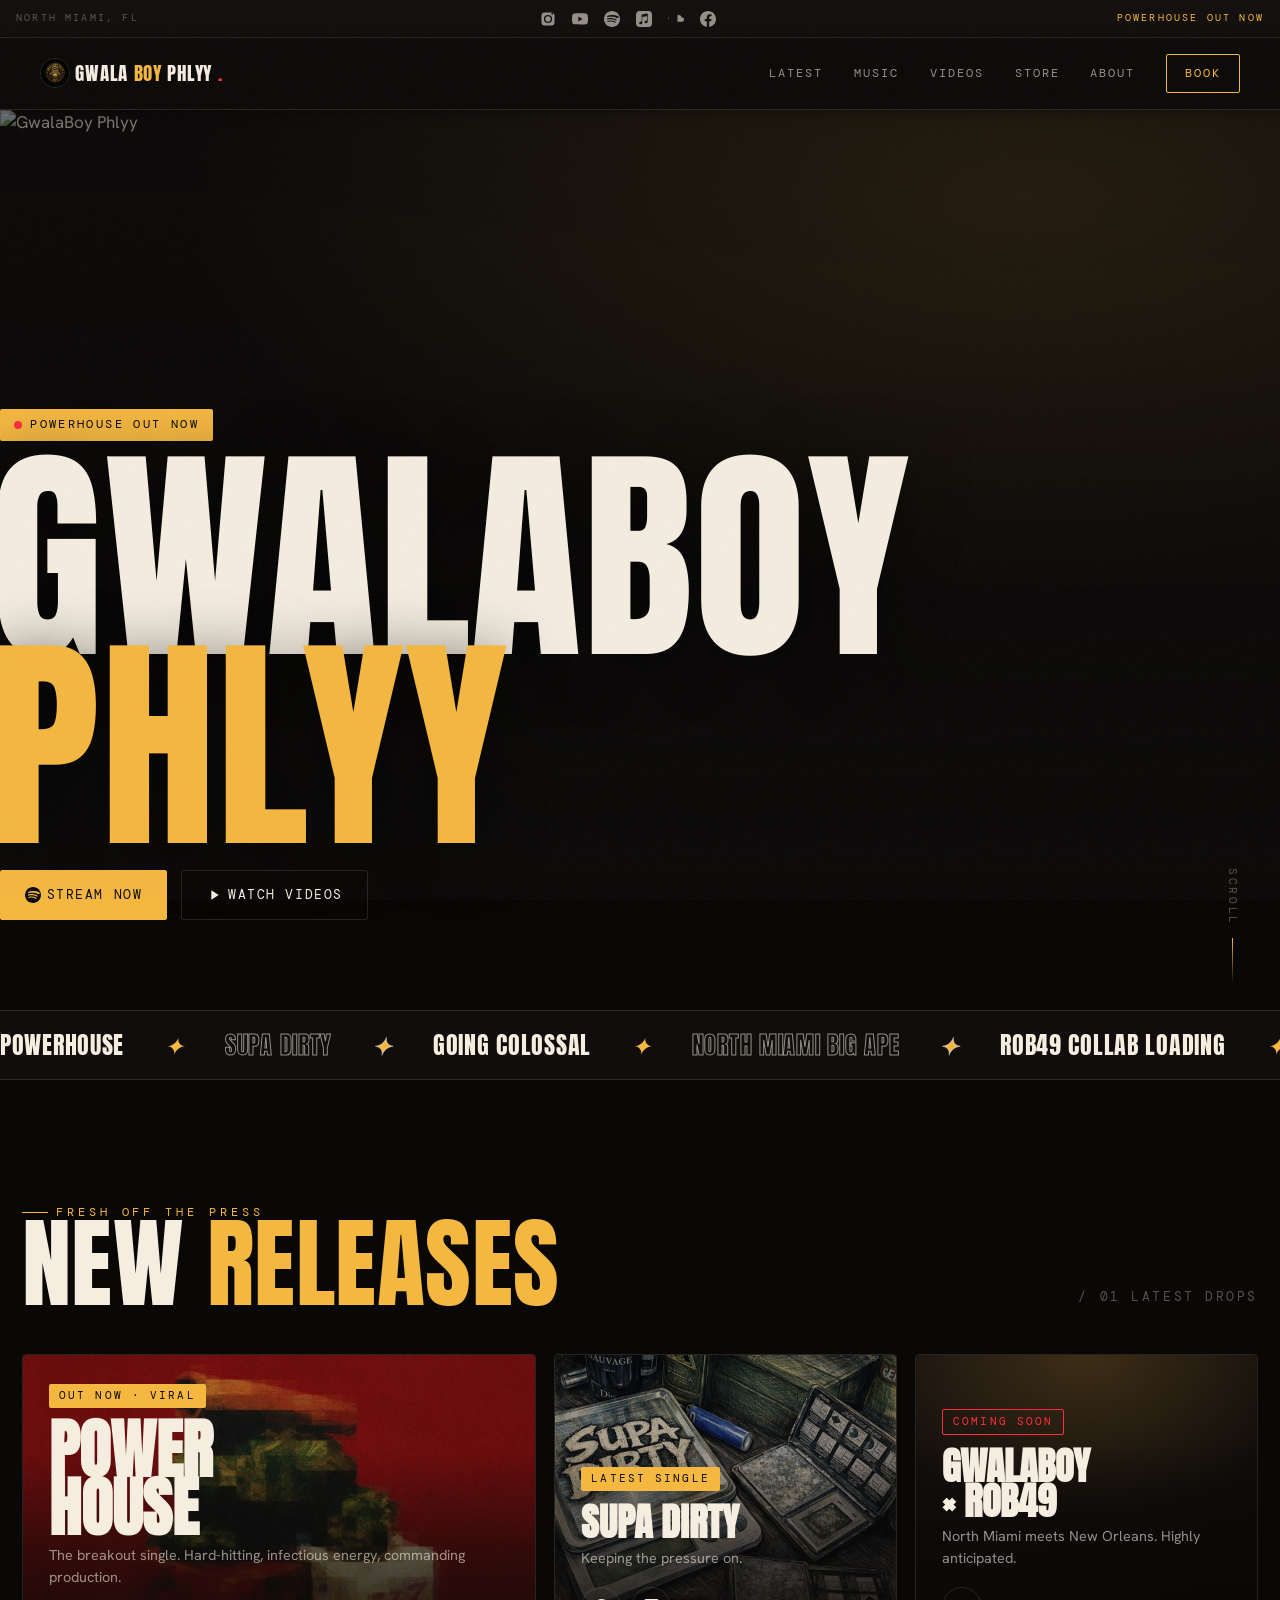
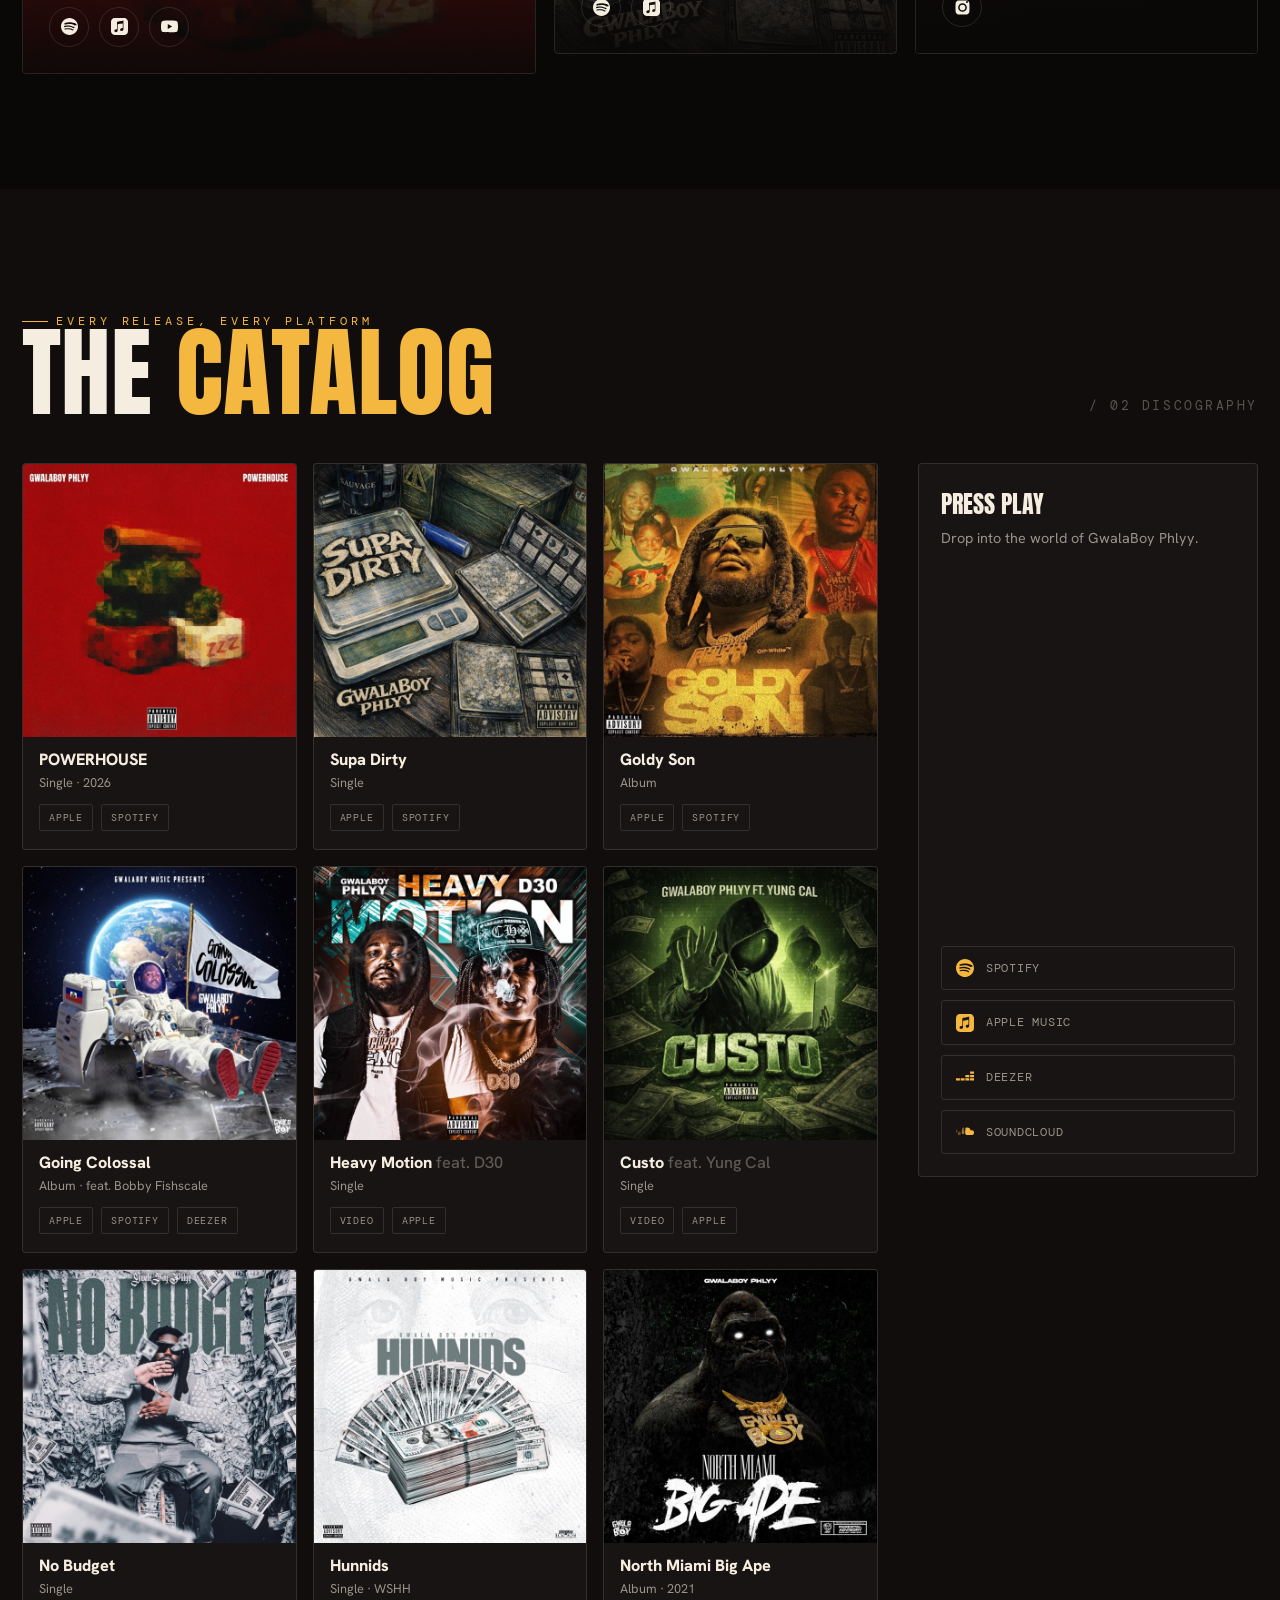
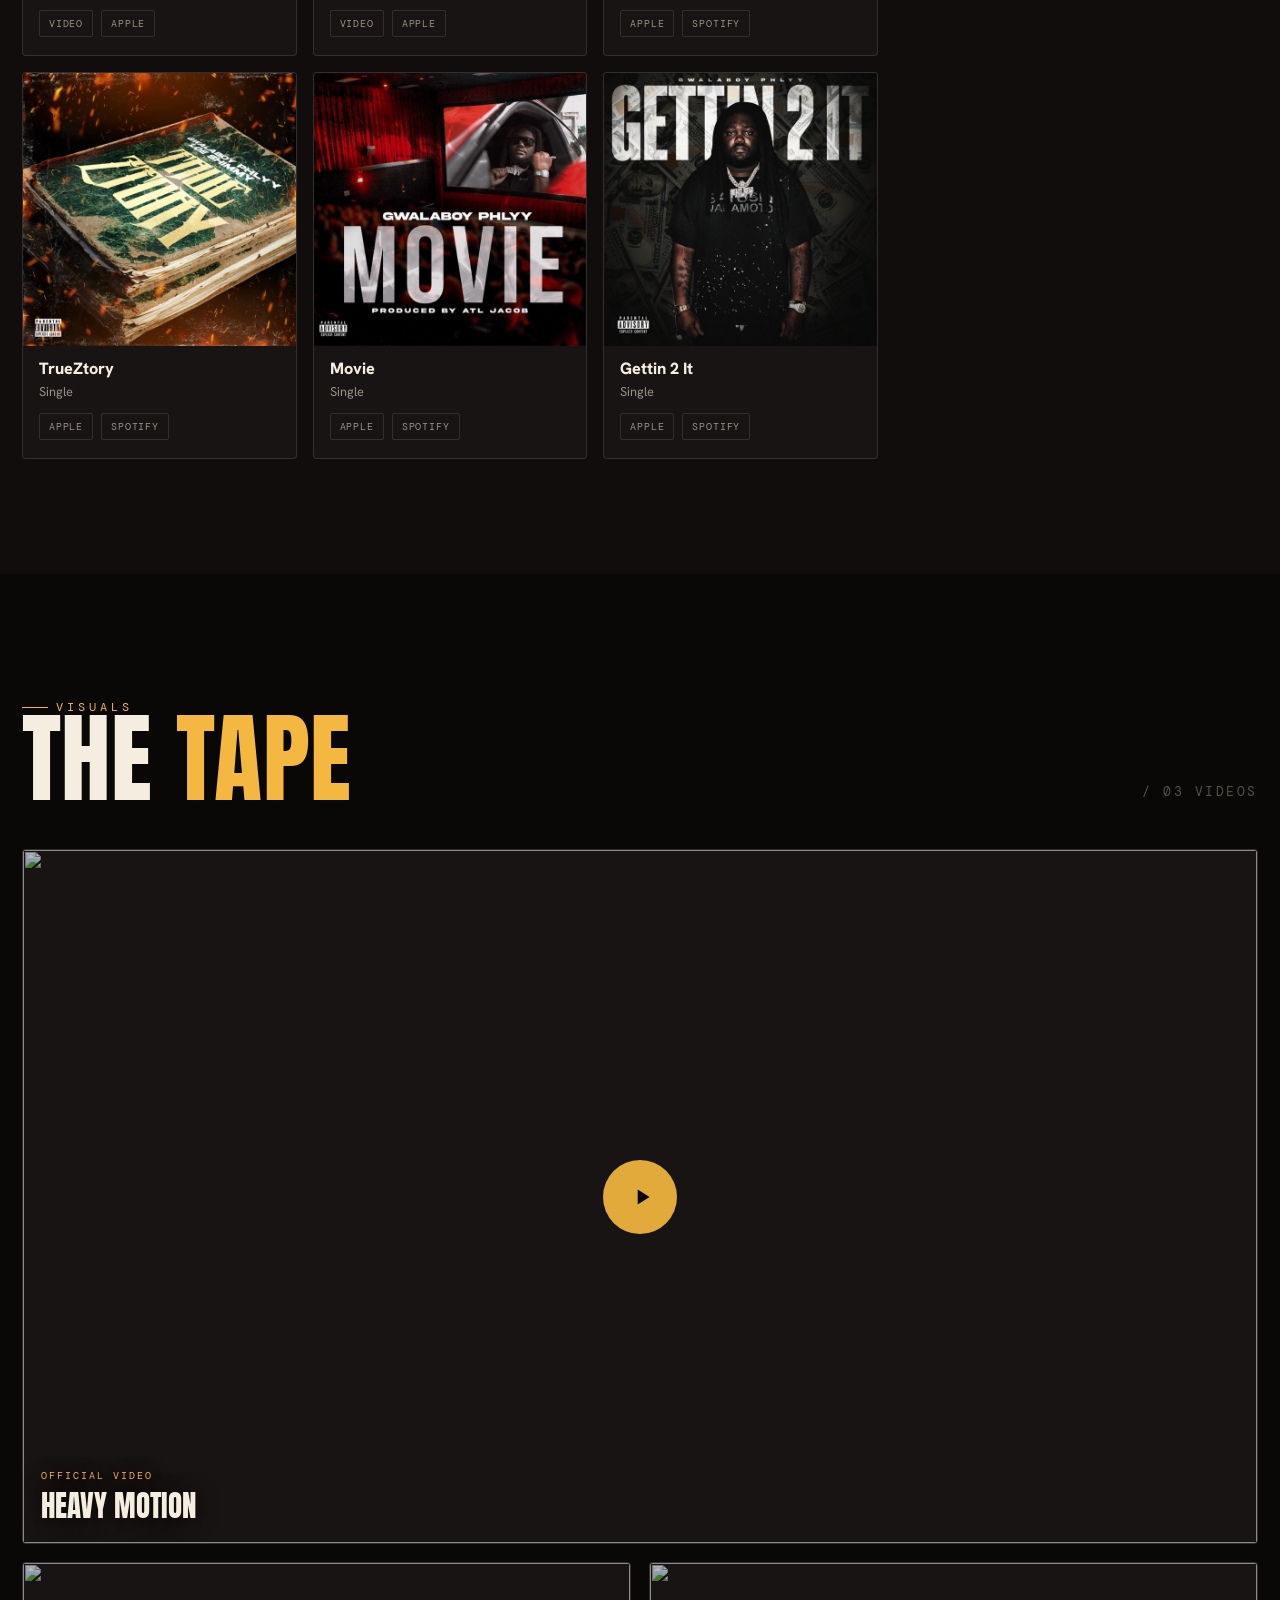
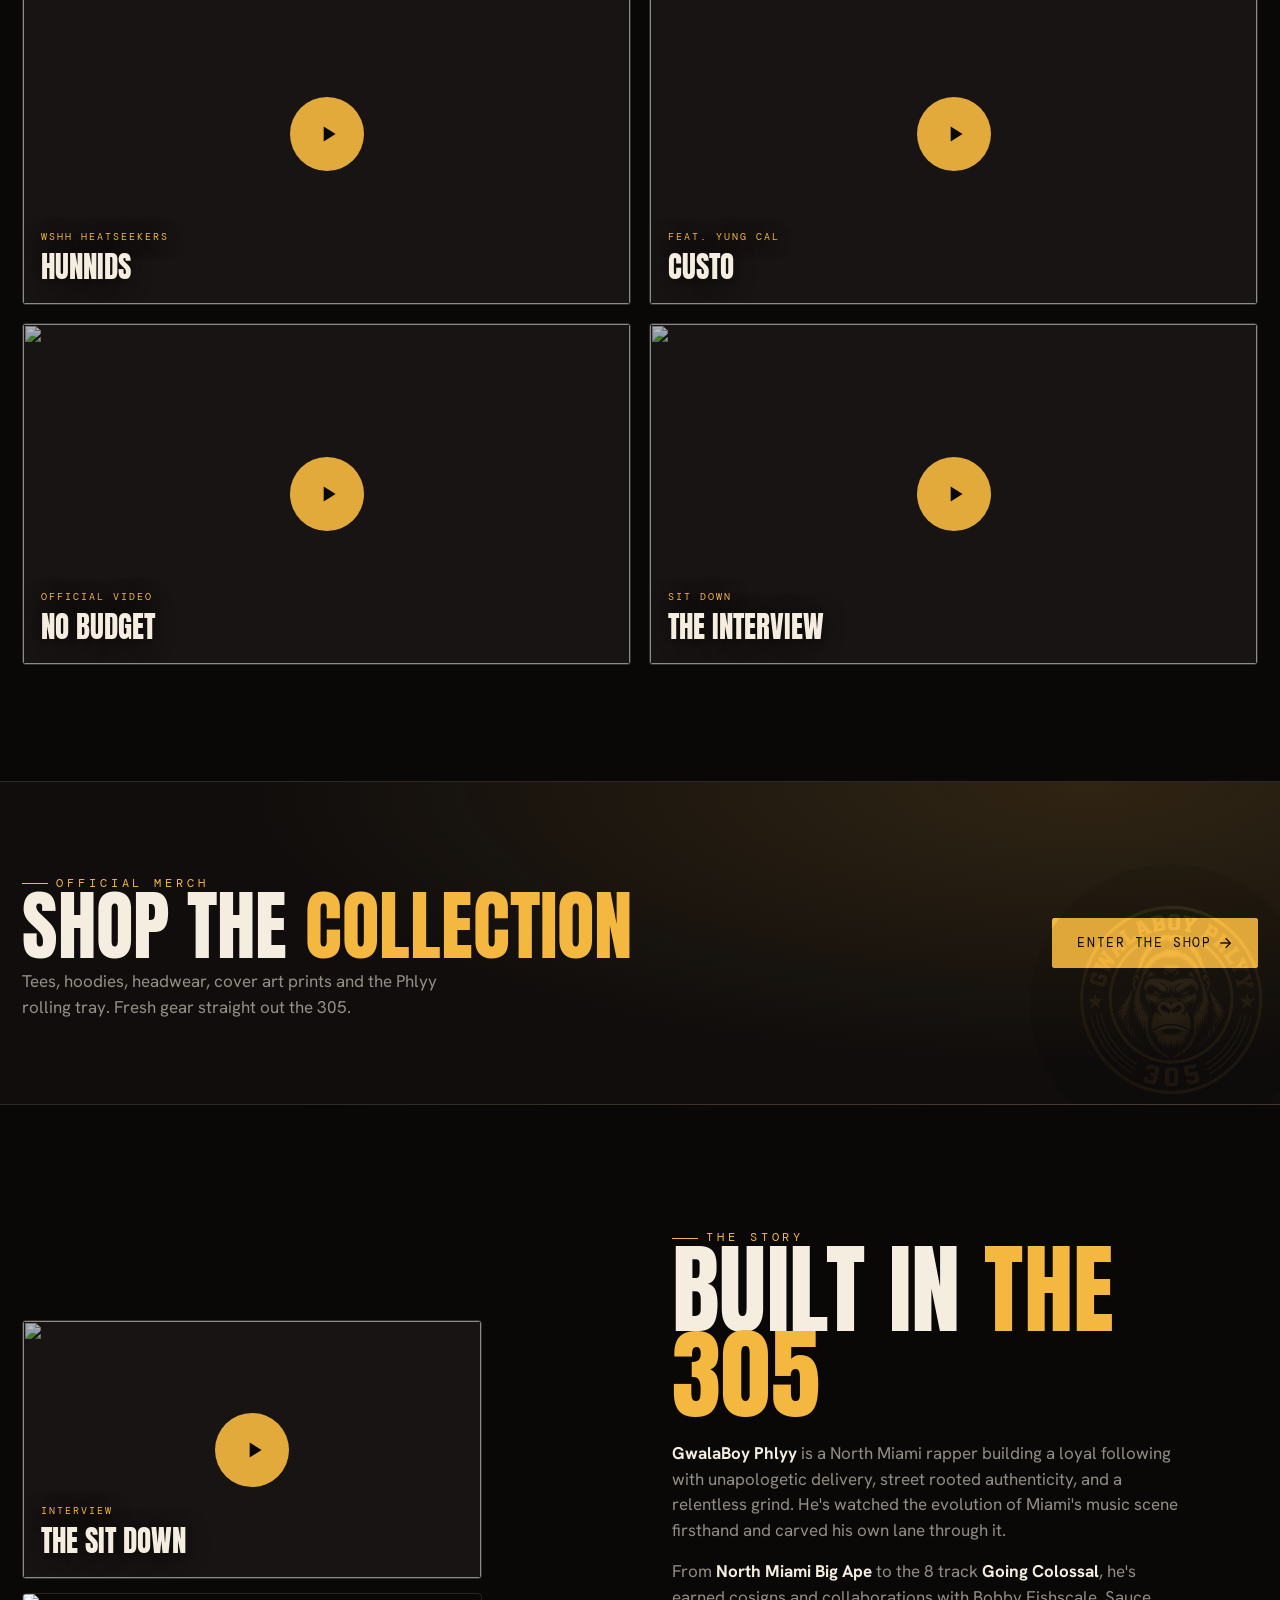
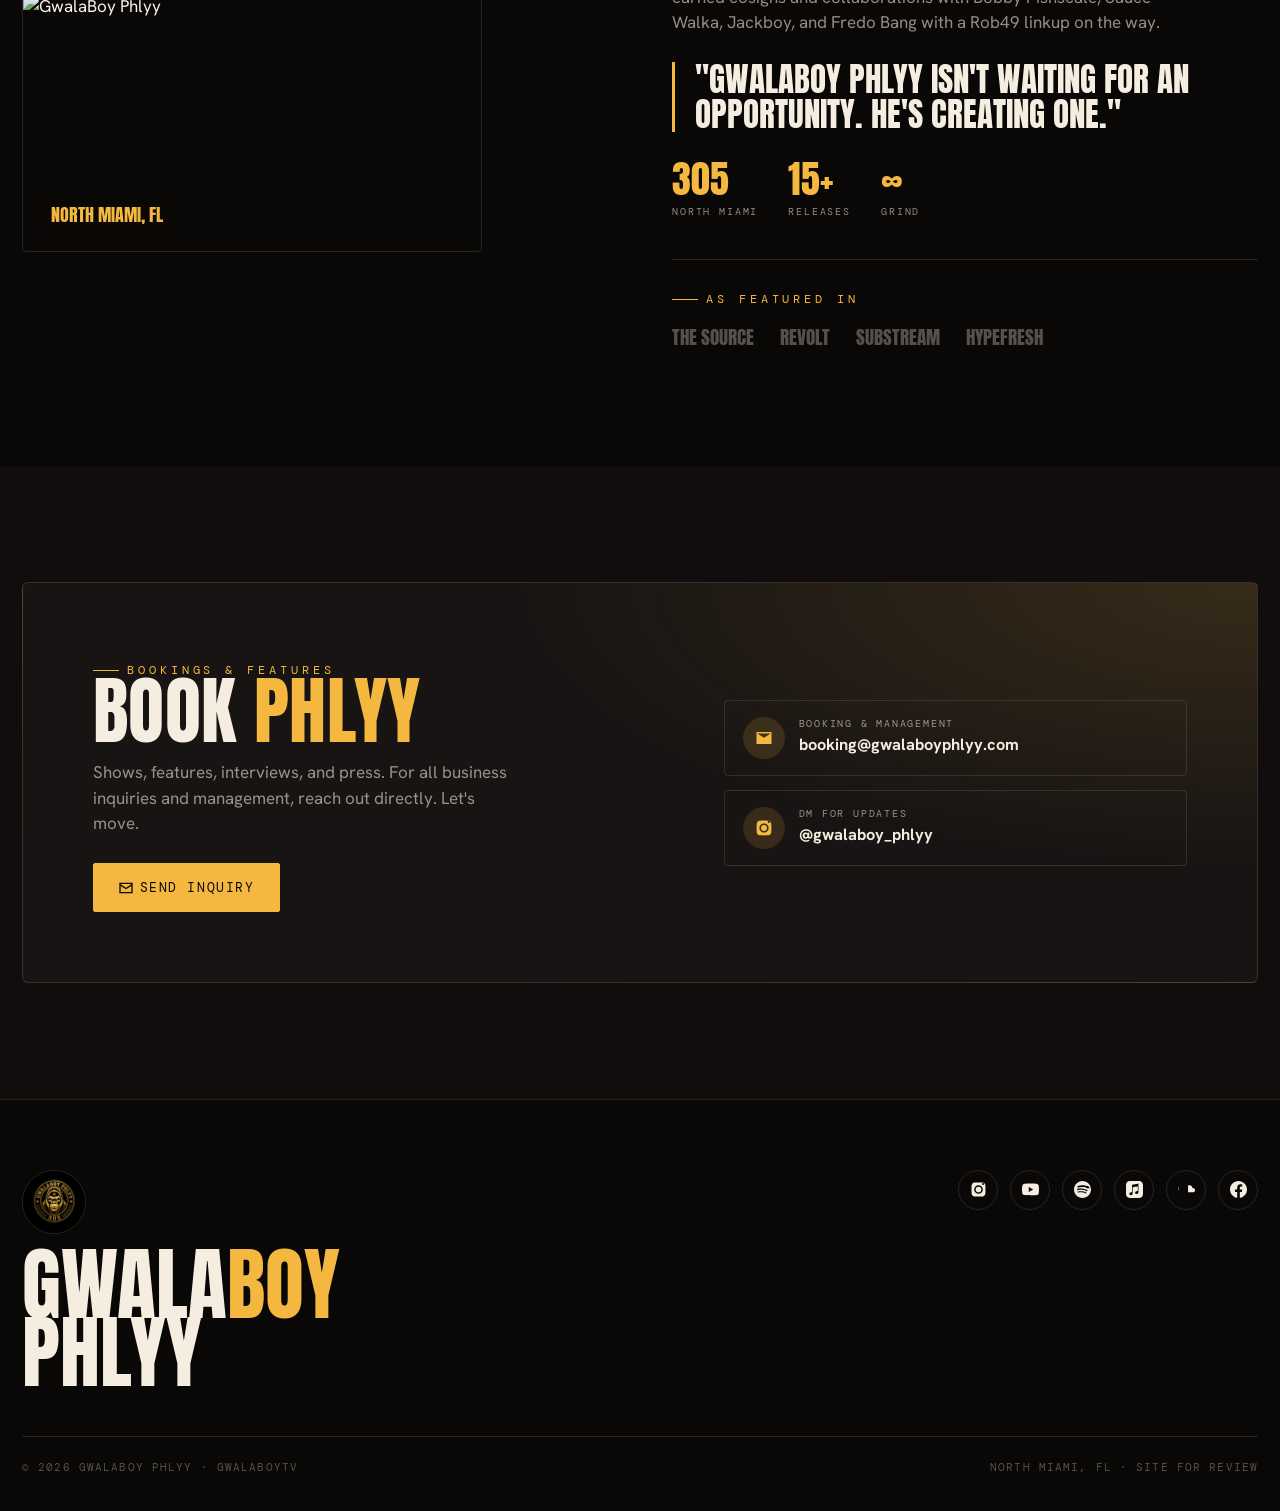
==== index.html @ b34ad376 "Restore top nav menu bars on all versions Bring back the nav header (brand, links, hamburger) on all" ====
<!DOCTYPE html>
<html lang="en">
<head>
<meta charset="UTF-8" />
<meta name="viewport" content="width=device-width, initial-scale=1.0" />
<meta name="theme-color" content="#0a0807" />
<title>GWALABOY PHLYY Official Site</title>
<meta name="description" content="Official site of GwalaBoy Phlyy North Miami's hardest. Stream POWERHOUSE, Supa Dirty, Going Colossal & more. Music, videos, merch & booking." />
<!-- review build: keep this unlisted & out of search engines -->
<meta name="robots" content="noindex, nofollow" />
<meta property="og:title" content="GWALABOY PHLYY Official Site" />
<meta property="og:description" content="North Miami. POWERHOUSE out now. Stream everywhere." />
<meta property="og:type" content="website" />
<link rel="preconnect" href="https://fonts.googleapis.com" />
<link rel="preconnect" href="https://fonts.gstatic.com" crossorigin />
<link rel="stylesheet" href="styles.css" />
</head>
<body>

<!-- ============================= TOP SOCIAL BAR ============================= -->
<div class="topbar">
  <span class="tb-tag">North Miami, FL</span>
  <a href="https://www.instagram.com/gwalaboy_phlyy/" target="_blank" rel="noopener" aria-label="Instagram"><svg viewBox="0 0 24 24" fill="currentColor"><path d="M12 2.16c3.2 0 3.58.01 4.85.07 1.17.05 1.8.25 2.23.41.56.22.96.48 1.38.9.42.42.68.82.9 1.38.16.42.36 1.06.41 2.23.06 1.27.07 1.65.07 4.85s-.01 3.58-.07 4.85c-.05 1.17-.25 1.8-.41 2.23-.22.56-.48.96-.9 1.38-.42.42-.82.68-1.38.9-.42.16-1.06.36-2.23.41-1.27.06-1.65.07-4.85.07s-3.58-.01-4.85-.07c-1.17-.05-1.8-.25-2.23-.41a3.7 3.7 0 0 1-1.38-.9 3.7 3.7 0 0 1-.9-1.38c-.16-.42-.36-1.06-.41-2.23C2.17 15.58 2.16 15.2 2.16 12s.01-3.58.07-4.85c.05-1.17.25-1.8.41-2.23.22-.56.48-.96.9-1.38.42-.42.82-.68 1.38-.9.42-.16 1.06-.36 2.23-.41C8.42 2.17 8.8 2.16 12 2.16zm0 3.68a6.16 6.16 0 1 0 0 12.32 6.16 6.16 0 0 0 0-12.32zm0 10.16a4 4 0 1 1 0-8 4 4 0 0 1 0 8zm6.4-10.4a1.44 1.44 0 1 0 0-2.88 1.44 1.44 0 0 0 0 2.88z"/></svg></a>
  <a href="https://www.youtube.com/channel/UCxkhKfFMAfM0lAXQSyPA5HQ" target="_blank" rel="noopener" aria-label="YouTube"><svg viewBox="0 0 24 24" fill="currentColor"><path d="M23.5 6.2a3 3 0 0 0-2.12-2.13C19.5 3.55 12 3.55 12 3.55s-7.5 0-9.38.52A3 3 0 0 0 .5 6.2 31.4 31.4 0 0 0 0 12a31.4 31.4 0 0 0 .5 5.8 3 3 0 0 0 2.12 2.13c1.88.52 9.38.52 9.38.52s7.5 0 9.38-.52a3 3 0 0 0 2.12-2.13c.34-1.9.5-3.84.5-5.8 0-1.96-.16-3.9-.5-5.8zM9.55 15.57V8.43L15.82 12z"/></svg></a>
  <a href="https://open.spotify.com/artist/10xVDKM35cOzmiypmMpxYR" target="_blank" rel="noopener" aria-label="Spotify"><svg viewBox="0 0 24 24" fill="currentColor"><path d="M12 0C5.4 0 0 5.4 0 12s5.4 12 12 12 12-5.4 12-12S18.66 0 12 0zm5.5 17.3c-.22.36-.68.47-1.04.25-2.85-1.74-6.43-2.13-10.65-1.17-.41.1-.82-.16-.92-.57-.1-.41.16-.82.57-.92 4.62-1.06 8.58-.6 11.78 1.36.36.22.47.68.26 1.05zm1.47-3.27c-.28.45-.87.6-1.31.31-3.26-2-8.23-2.59-12.09-1.42-.5.15-1.04-.13-1.19-.63-.15-.5.13-1.03.63-1.19 4.41-1.34 9.89-.68 13.64 1.62.44.28.59.87.31 1.31zm.13-3.4C16.7 8.2 9.94 7.97 6.1 9.14c-.6.18-1.24-.16-1.42-.76-.18-.6.16-1.24.76-1.42C9.83 5.61 17.3 5.88 21.5 8.38c.54.32.71 1.02.39 1.56-.32.53-1.02.71-1.56.39z"/></svg></a>
  <a href="https://music.apple.com/us/artist/gwalaboy-phlyy/1353274118" target="_blank" rel="noopener" aria-label="Apple Music"><svg viewBox="0 0 24 24" fill="currentColor"><path d="M23.994 6.124a9.23 9.23 0 00-.24-2.19c-.317-1.31-1.062-2.31-2.18-3.043a5.022 5.022 0 00-1.877-.726 10.496 10.496 0 00-1.564-.15c-.04-.003-.083-.01-.124-.013H5.986c-.152.01-.303.017-.455.026-.747.043-1.49.123-2.193.4-1.336.53-2.3 1.452-2.865 2.78-.192.448-.292.925-.363 1.408-.056.392-.088.785-.1 1.18 0 .032-.007.062-.01.093v12.223c.01.14.017.283.027.424.05.815.154 1.624.497 2.373.65 1.42 1.738 2.353 3.234 2.801.42.127.856.187 1.293.228.555.053 1.11.06 1.667.06h11.03a12.5 12.5 0 001.57-.1c.822-.106 1.596-.35 2.295-.81a5.046 5.046 0 001.88-2.207c.186-.42.293-.87.37-1.324.113-.675.138-1.358.137-2.04-.002-3.8 0-7.595-.003-11.393zm-6.423 3.99v5.712c0 .417-.058.827-.244 1.206-.29.59-.76.962-1.388 1.14-.35.1-.706.157-1.07.173-.95.045-1.773-.6-1.943-1.536a1.88 1.88 0 011.038-2.022c.323-.16.67-.25 1.018-.324.378-.082.758-.153 1.134-.24.274-.063.457-.23.51-.516a.904.904 0 00.02-.193c0-1.815 0-3.63-.002-5.443a.725.725 0 00-.026-.185c-.04-.15-.15-.243-.304-.234-.16.01-.318.035-.475.066-.76.15-1.52.303-2.28.456l-2.325.47-1.374.278c-.016.003-.032.01-.048.013-.277.077-.377.203-.39.49-.002.042 0 .086 0 .13-.002 2.602 0 5.204-.003 7.805 0 .42-.047.836-.215 1.227-.278.64-.77 1.04-1.434 1.233-.35.1-.71.16-1.075.172-.96.036-1.755-.6-1.92-1.544-.14-.812.23-1.685 1.154-2.075.357-.15.73-.232 1.108-.31.287-.06.575-.116.86-.177.383-.083.583-.323.6-.714v-.15c0-2.96 0-5.922.002-8.882 0-.123.013-.25.042-.37.07-.285.273-.448.546-.518.255-.066.515-.112.774-.165.733-.15 1.466-.296 2.2-.444l2.27-.46c.67-.134 1.34-.27 2.01-.403.22-.043.442-.088.663-.106.31-.025.523.17.554.482.008.073.012.148.012.223.002 1.91.002 3.822 0 5.732z"/></svg></a>
  <a href="https://soundcloud.com/gwalaboymusic" target="_blank" rel="noopener" aria-label="SoundCloud"><svg viewBox="0 0 24 24" fill="currentColor"><path d="M1.18 13.2c.07 0 .12-.05.13-.13l.24-2.16-.24-2.2c0-.08-.06-.13-.13-.13s-.12.05-.13.13l-.21 2.2.21 2.16c.01.08.06.13.13.13zm20.47-3.36c-.43 0-.84.09-1.21.24a4.5 4.5 0 0 0-4.46-3.94c-.55 0-1.08.1-1.55.3-.18.07-.23.14-.23.29v8.96c0 .15.12.27.27.28h7.18A2.94 2.94 0 0 0 24 12.84a2.94 2.94 0 0 0-2.35-3z"/></svg></a>
  <a href="https://www.facebook.com/onlyGwalaBoyPhlyy/" target="_blank" rel="noopener" aria-label="Facebook"><svg viewBox="0 0 24 24" fill="currentColor"><path d="M24 12.07C24 5.4 18.63 0 12 0S0 5.4 0 12.07C0 18.1 4.39 23.1 10.13 24v-8.44H7.08v-3.49h3.05V9.41c0-3.02 1.79-4.69 4.53-4.69 1.31 0 2.68.24 2.68.24v2.97h-1.51c-1.49 0-1.96.93-1.96 1.89v2.25h3.33l-.53 3.49h-2.8V24C19.61 23.1 24 18.1 24 12.07z"/></svg></a>
  <span class="tb-tag2">POWERHOUSE Out Now</span>
</div>

<!-- ============================= NAV ============================= -->
<header class="nav" id="nav">
  <a href="#home" class="brand"><img class="brand-logo" src="images/logo.png" alt="GwalaBoy Phlyy logo" />GWALA<b>BOY</b> PHLYY<span class="dot">.</span></a>
  <nav class="nav-links" id="navLinks">
    <a href="#latest">Latest</a>
    <a href="#music">Music</a>
    <a href="#videos">Videos</a>
    <a href="store.html">Store</a>
    <a href="#about">About</a>
    <a href="#booking" class="nav-cta">Book</a>
  </nav>
  <button class="burger" id="burger" aria-label="Menu"><span></span><span></span><span></span></button>
</header>

<!-- ============================= HERO (still) ============================= -->
<section class="hero" id="home">
  <div class="hero-bg">
    <img src="https://img.youtube.com/vi/9DHPad0AQIY/maxresdefault.jpg" alt="GwalaBoy Phlyy" />
  </div>
  <div class="hero-scrim"></div>
  <div class="wrap">
    <span class="hero-badge"><span class="pulse"></span> POWERHOUSE OUT NOW</span>
    <h1 class="hero-title">
      <span class="ln">GWALABOY</span>
      <span class="ln ln-2">PHLYY</span>
    </h1>
    <div class="hero-actions">
      <a class="btn btn--gold" href="https://open.spotify.com/artist/10xVDKM35cOzmiypmMpxYR" target="_blank" rel="noopener">
        <svg viewBox="0 0 24 24" fill="currentColor"><path d="M12 0C5.4 0 0 5.4 0 12s5.4 12 12 12 12-5.4 12-12S18.66 0 12 0zm5.5 17.3c-.22.36-.68.47-1.04.25-2.85-1.74-6.43-2.13-10.65-1.17-.41.1-.82-.16-.92-.57-.1-.41.16-.82.57-.92 4.62-1.06 8.58-.6 11.78 1.36.36.22.47.68.26 1.05zm1.47-3.27c-.28.45-.87.6-1.31.31-3.26-2-8.23-2.59-12.09-1.42-.5.15-1.04-.13-1.19-.63-.15-.5.13-1.03.63-1.19 4.41-1.34 9.89-.68 13.64 1.62.44.28.59.87.31 1.31zm.13-3.4C16.7 8.2 9.94 7.97 6.1 9.14c-.6.18-1.24-.16-1.42-.76-.18-.6.16-1.24.76-1.42C9.83 5.61 17.3 5.88 21.5 8.38c.54.32.71 1.02.39 1.56-.32.53-1.02.71-1.56.39z"/></svg>
        Stream Now
      </a>
      <a class="btn btn--ghost" href="#videos">
        <svg viewBox="0 0 24 24" fill="currentColor"><path d="M8 5v14l11-7z"/></svg>
        Watch Videos
      </a>
    </div>
  </div>
  <a href="#latest" class="scroll-cue">Scroll</a>
</section>

<!-- ============================= TICKER ============================= -->
<div class="ticker" aria-hidden="true">
  <div class="ticker-track" id="ticker">
    <span>POWERHOUSE<i class="star">✦</i></span>
    <span>SUPA DIRTY<i class="star">✦</i></span>
    <span>GOING COLOSSAL<i class="star">✦</i></span>
    <span>NORTH MIAMI BIG APE<i class="star">✦</i></span>
    <span>ROB49 COLLAB LOADING<i class="star">✦</i></span>
  </div>
</div>

<!-- ============================= LATEST ============================= -->
<section class="section latest" id="latest">
  <div class="wrap">
    <div class="section-head">
      <div>
        <span class="eyebrow reveal">Fresh off the press</span>
        <h2 class="section-title reveal d1">New <em>Releases</em></h2>
      </div>
      <span class="section-num reveal d2">/ 01 LATEST DROPS</span>
    </div>

    <div class="latest-grid">
      <!-- FEATURE -->
      <article class="drop drop--feature reveal">
        <div class="drop-media"><img src="images/art-powerhouse.jpg" alt="POWERHOUSE" /></div>
        <div class="drop-body">
          <span class="drop-tag">Out Now · Viral</span>
          <h3 class="drop-name">Power<br>house</h3>
          <p class="drop-meta">The breakout single. Hard-hitting, infectious energy, commanding production.</p>
          <div class="drop-links">
            <a class="icon-link" href="https://open.spotify.com/artist/10xVDKM35cOzmiypmMpxYR" target="_blank" rel="noopener" aria-label="Spotify"><svg viewBox="0 0 24 24" fill="currentColor"><path d="M12 0C5.4 0 0 5.4 0 12s5.4 12 12 12 12-5.4 12-12S18.66 0 12 0zm5.5 17.3c-.22.36-.68.47-1.04.25-2.85-1.74-6.43-2.13-10.65-1.17-.41.1-.82-.16-.92-.57-.1-.41.16-.82.57-.92 4.62-1.06 8.58-.6 11.78 1.36.36.22.47.68.26 1.05zm1.47-3.27c-.28.45-.87.6-1.31.31-3.26-2-8.23-2.59-12.09-1.42-.5.15-1.04-.13-1.19-.63-.15-.5.13-1.03.63-1.19 4.41-1.34 9.89-.68 13.64 1.62.44.28.59.87.31 1.31zm.13-3.4C16.7 8.2 9.94 7.97 6.1 9.14c-.6.18-1.24-.16-1.42-.76-.18-.6.16-1.24.76-1.42C9.83 5.61 17.3 5.88 21.5 8.38c.54.32.71 1.02.39 1.56-.32.53-1.02.71-1.56.39z"/></svg></a>
            <a class="icon-link" href="https://music.apple.com/us/artist/gwalaboy-phlyy/1353274118" target="_blank" rel="noopener" aria-label="Apple Music"><svg viewBox="0 0 24 24" fill="currentColor"><path d="M23.994 6.124a9.23 9.23 0 00-.24-2.19c-.317-1.31-1.062-2.31-2.18-3.043a5.022 5.022 0 00-1.877-.726 10.496 10.496 0 00-1.564-.15c-.04-.003-.083-.01-.124-.013H5.986c-.152.01-.303.017-.455.026-.747.043-1.49.123-2.193.4-1.336.53-2.3 1.452-2.865 2.78-.192.448-.292.925-.363 1.408-.056.392-.088.785-.1 1.18 0 .032-.007.062-.01.093v12.223c.01.14.017.283.027.424.05.815.154 1.624.497 2.373.65 1.42 1.738 2.353 3.234 2.801.42.127.856.187 1.293.228.555.053 1.11.06 1.667.06h11.03a12.5 12.5 0 001.57-.1c.822-.106 1.596-.35 2.295-.81a5.046 5.046 0 001.88-2.207c.186-.42.293-.87.37-1.324.113-.675.138-1.358.137-2.04-.002-3.8 0-7.595-.003-11.393zm-6.423 3.99v5.712c0 .417-.058.827-.244 1.206-.29.59-.76.962-1.388 1.14-.35.1-.706.157-1.07.173-.95.045-1.773-.6-1.943-1.536a1.88 1.88 0 011.038-2.022c.323-.16.67-.25 1.018-.324.378-.082.758-.153 1.134-.24.274-.063.457-.23.51-.516a.904.904 0 00.02-.193c0-1.815 0-3.63-.002-5.443a.725.725 0 00-.026-.185c-.04-.15-.15-.243-.304-.234-.16.01-.318.035-.475.066-.76.15-1.52.303-2.28.456l-2.325.47-1.374.278c-.016.003-.032.01-.048.013-.277.077-.377.203-.39.49-.002.042 0 .086 0 .13-.002 2.602 0 5.204-.003 7.805 0 .42-.047.836-.215 1.227-.278.64-.77 1.04-1.434 1.233-.35.1-.71.16-1.075.172-.96.036-1.755-.6-1.92-1.544-.14-.812.23-1.685 1.154-2.075.357-.15.73-.232 1.108-.31.287-.06.575-.116.86-.177.383-.083.583-.323.6-.714v-.15c0-2.96 0-5.922.002-8.882 0-.123.013-.25.042-.37.07-.285.273-.448.546-.518.255-.066.515-.112.774-.165.733-.15 1.466-.296 2.2-.444l2.27-.46c.67-.134 1.34-.27 2.01-.403.22-.043.442-.088.663-.106.31-.025.523.17.554.482.008.073.012.148.012.223.002 1.91.002 3.822 0 5.732z"/></svg></a>
            <a class="icon-link" href="#" target="_blank" rel="noopener" aria-label="YouTube"><svg viewBox="0 0 24 24" fill="currentColor"><path d="M23.5 6.2a3 3 0 0 0-2.12-2.13C19.5 3.55 12 3.55 12 3.55s-7.5 0-9.38.52A3 3 0 0 0 .5 6.2 31.4 31.4 0 0 0 0 12a31.4 31.4 0 0 0 .5 5.8 3 3 0 0 0 2.12 2.13c1.88.52 9.38.52 9.38.52s7.5 0 9.38-.52a3 3 0 0 0 2.12-2.13c.34-1.9.5-3.84.5-5.8 0-1.96-.16-3.9-.5-5.8zM9.55 15.57V8.43L15.82 12z"/></svg></a>
          </div>
        </div>
      </article>

      <!-- Supa Dirty -->
      <article class="drop reveal d1">
        <div class="drop-media"><img src="images/art-supa-dirty.jpg" alt="Supa Dirty" /></div>
        <div class="drop-body">
          <span class="drop-tag">Latest Single</span>
          <h3 class="drop-name">Supa Dirty</h3>
          <p class="drop-meta">Keeping the pressure on.</p>
          <div class="drop-links">
            <a class="icon-link" href="https://open.spotify.com/artist/10xVDKM35cOzmiypmMpxYR" target="_blank" rel="noopener" aria-label="Spotify"><svg viewBox="0 0 24 24" fill="currentColor"><path d="M12 0C5.4 0 0 5.4 0 12s5.4 12 12 12 12-5.4 12-12S18.66 0 12 0zm5.5 17.3c-.22.36-.68.47-1.04.25-2.85-1.74-6.43-2.13-10.65-1.17-.41.1-.82-.16-.92-.57-.1-.41.16-.82.57-.92 4.62-1.06 8.58-.6 11.78 1.36.36.22.47.68.26 1.05zm1.47-3.27c-.28.45-.87.6-1.31.31-3.26-2-8.23-2.59-12.09-1.42-.5.15-1.04-.13-1.19-.63-.15-.5.13-1.03.63-1.19 4.41-1.34 9.89-.68 13.64 1.62.44.28.59.87.31 1.31zm.13-3.4C16.7 8.2 9.94 7.97 6.1 9.14c-.6.18-1.24-.16-1.42-.76-.18-.6.16-1.24.76-1.42C9.83 5.61 17.3 5.88 21.5 8.38c.54.32.71 1.02.39 1.56-.32.53-1.02.71-1.56.39z"/></svg></a>
            <a class="icon-link" href="https://music.apple.com/us/artist/gwalaboy-phlyy/1353274118" target="_blank" rel="noopener" aria-label="Apple Music"><svg viewBox="0 0 24 24" fill="currentColor"><path d="M23.994 6.124a9.23 9.23 0 00-.24-2.19c-.317-1.31-1.062-2.31-2.18-3.043a5.022 5.022 0 00-1.877-.726 10.496 10.496 0 00-1.564-.15c-.04-.003-.083-.01-.124-.013H5.986c-.152.01-.303.017-.455.026-.747.043-1.49.123-2.193.4-1.336.53-2.3 1.452-2.865 2.78-.192.448-.292.925-.363 1.408-.056.392-.088.785-.1 1.18 0 .032-.007.062-.01.093v12.223c.01.14.017.283.027.424.05.815.154 1.624.497 2.373.65 1.42 1.738 2.353 3.234 2.801.42.127.856.187 1.293.228.555.053 1.11.06 1.667.06h11.03a12.5 12.5 0 001.57-.1c.822-.106 1.596-.35 2.295-.81a5.046 5.046 0 001.88-2.207c.186-.42.293-.87.37-1.324.113-.675.138-1.358.137-2.04-.002-3.8 0-7.595-.003-11.393zm-6.423 3.99v5.712c0 .417-.058.827-.244 1.206-.29.59-.76.962-1.388 1.14-.35.1-.706.157-1.07.173-.95.045-1.773-.6-1.943-1.536a1.88 1.88 0 011.038-2.022c.323-.16.67-.25 1.018-.324.378-.082.758-.153 1.134-.24.274-.063.457-.23.51-.516a.904.904 0 00.02-.193c0-1.815 0-3.63-.002-5.443a.725.725 0 00-.026-.185c-.04-.15-.15-.243-.304-.234-.16.01-.318.035-.475.066-.76.15-1.52.303-2.28.456l-2.325.47-1.374.278c-.016.003-.032.01-.048.013-.277.077-.377.203-.39.49-.002.042 0 .086 0 .13-.002 2.602 0 5.204-.003 7.805 0 .42-.047.836-.215 1.227-.278.64-.77 1.04-1.434 1.233-.35.1-.71.16-1.075.172-.96.036-1.755-.6-1.92-1.544-.14-.812.23-1.685 1.154-2.075.357-.15.73-.232 1.108-.31.287-.06.575-.116.86-.177.383-.083.583-.323.6-.714v-.15c0-2.96 0-5.922.002-8.882 0-.123.013-.25.042-.37.07-.285.273-.448.546-.518.255-.066.515-.112.774-.165.733-.15 1.466-.296 2.2-.444l2.27-.46c.67-.134 1.34-.27 2.01-.403.22-.043.442-.088.663-.106.31-.025.523.17.554.482.008.073.012.148.012.223.002 1.91.002 3.822 0 5.732z"/></svg></a>
          </div>
        </div>
      </article>

      <!-- Rob49 collab -->
      <article class="drop reveal d2">
        <div class="drop-media" style="background:radial-gradient(120% 100% at 50% 0%, rgba(244,183,63,.18), transparent 55%), linear-gradient(160deg,#16110f,#0a0807);"></div>
        <div class="drop-body">
          <span class="drop-tag drop-tag--soon">Coming Soon</span>
          <h3 class="drop-name">GwalaBoy<br>× Rob49</h3>
          <p class="drop-meta">North Miami meets New Orleans. Highly anticipated.</p>
          <div class="drop-links">
            <a class="icon-link" href="https://www.instagram.com/gwalaboy_phlyy/" target="_blank" rel="noopener" aria-label="Instagram for updates"><svg viewBox="0 0 24 24" fill="currentColor"><path d="M12 2.16c3.2 0 3.58.01 4.85.07 1.17.05 1.8.25 2.23.41.56.22.96.48 1.38.9.42.42.68.82.9 1.38.16.42.36 1.06.41 2.23.06 1.27.07 1.65.07 4.85s-.01 3.58-.07 4.85c-.05 1.17-.25 1.8-.41 2.23-.22.56-.48.96-.9 1.38-.42.42-.82.68-1.38.9-.42.16-1.06.36-2.23.41-1.27.06-1.65.07-4.85.07s-3.58-.01-4.85-.07c-1.17-.05-1.8-.25-2.23-.41a3.7 3.7 0 0 1-1.38-.9 3.7 3.7 0 0 1-.9-1.38c-.16-.42-.36-1.06-.41-2.23C2.17 15.58 2.16 15.2 2.16 12s.01-3.58.07-4.85c.05-1.17.25-1.8.41-2.23.22-.56.48-.96.9-1.38.42-.42.82-.68 1.38-.9.42-.16 1.06-.36 2.23-.41C8.42 2.17 8.8 2.16 12 2.16zm0 3.68a6.16 6.16 0 1 0 0 12.32 6.16 6.16 0 0 0 0-12.32zm0 10.16a4 4 0 1 1 0-8 4 4 0 0 1 0 8zm6.4-10.4a1.44 1.44 0 1 0 0-2.88 1.44 1.44 0 0 0 0 2.88z"/></svg></a>
          </div>
        </div>
      </article>
    </div>
  </div>
</section>

<!-- ============================= MUSIC / DISCOGRAPHY ============================= -->
<section class="section music" id="music">
  <div class="wrap">
    <div class="section-head">
      <div>
        <span class="eyebrow reveal">Every release, every platform</span>
        <h2 class="section-title reveal d1">The <em>Catalog</em></h2>
      </div>
      <span class="section-num reveal d2">/ 02 DISCOGRAPHY</span>
    </div>

    <div class="music-layout">
      <div class="disco" id="disco">
        <article class="rel reveal">
          <div class="rel-cover"><img loading="lazy" src="images/art-powerhouse.jpg" alt="POWERHOUSE" /></div>
          <div class="rel-body"><div class="rel-title">POWERHOUSE</div><div class="rel-sub">Single · 2026</div>
            <div class="rel-links"><a href="https://music.apple.com/us/album/powerhouse-single/1835562470" target="_blank" rel="noopener">Apple</a><a href="https://open.spotify.com/artist/10xVDKM35cOzmiypmMpxYR" target="_blank" rel="noopener">Spotify</a></div>
          </div>
        </article>
        <article class="rel reveal d1">
          <div class="rel-cover"><img loading="lazy" src="images/art-supa-dirty.jpg" alt="Supa Dirty" /></div>
          <div class="rel-body"><div class="rel-title">Supa Dirty</div><div class="rel-sub">Single</div>
            <div class="rel-links"><a href="https://music.apple.com/us/album/supa-dirty-single/1893910264" target="_blank" rel="noopener">Apple</a><a href="https://open.spotify.com/artist/10xVDKM35cOzmiypmMpxYR" target="_blank" rel="noopener">Spotify</a></div>
          </div>
        </article>
        <article class="rel reveal d2">
          <div class="rel-cover"><img loading="lazy" src="images/art-goldy-son.jpg" alt="Goldy Son" /></div>
          <div class="rel-body"><div class="rel-title">Goldy Son</div><div class="rel-sub">Album</div>
            <div class="rel-links"><a href="https://music.apple.com/us/album/goldy-son/1777847054" target="_blank" rel="noopener">Apple</a><a href="https://open.spotify.com/artist/10xVDKM35cOzmiypmMpxYR" target="_blank" rel="noopener">Spotify</a></div>
          </div>
        </article>
        <article class="rel reveal">
          <div class="rel-cover"><img loading="lazy" src="images/art-going-colossal.jpg" alt="Going Colossal" /></div>
          <div class="rel-body"><div class="rel-title">Going Colossal</div><div class="rel-sub">Album · feat. Bobby Fishscale</div>
            <div class="rel-links"><a href="https://music.apple.com/us/album/going-colossal/1596222076" target="_blank" rel="noopener">Apple</a><a href="https://open.spotify.com/artist/10xVDKM35cOzmiypmMpxYR" target="_blank" rel="noopener">Spotify</a><a href="https://www.deezer.com/us/artist/14215571" target="_blank" rel="noopener">Deezer</a></div>
          </div>
        </article>
        <article class="rel reveal d1">
          <div class="rel-cover"><img loading="lazy" src="images/art-heavy-motion.jpg" alt="Heavy Motion" /></div>
          <div class="rel-body"><div class="rel-title">Heavy Motion <span style="color:var(--bone-faint);font-weight:500">feat. D30</span></div><div class="rel-sub">Single</div>
            <div class="rel-links"><a href="https://www.youtube.com/watch?v=9DHPad0AQIY" target="_blank" rel="noopener">Video</a><a href="https://music.apple.com/us/album/heavy-motion-single-feat-d30-single/1632613143" target="_blank" rel="noopener">Apple</a></div>
          </div>
        </article>
        <article class="rel reveal d2">
          <div class="rel-cover"><img loading="lazy" src="images/art-custo.jpg" alt="Custo" /></div>
          <div class="rel-body"><div class="rel-title">Custo <span style="color:var(--bone-faint);font-weight:500">feat. Yung Cal</span></div><div class="rel-sub">Single</div>
            <div class="rel-links"><a href="https://www.youtube.com/watch?v=rB9k9aas1Bo" target="_blank" rel="noopener">Video</a><a href="https://music.apple.com/us/album/custo-feat-yung-cal-single/1887119980" target="_blank" rel="noopener">Apple</a></div>
          </div>
        </article>
        <article class="rel reveal">
          <div class="rel-cover"><img loading="lazy" src="images/art-no-budget.jpg" alt="No Budget" /></div>
          <div class="rel-body"><div class="rel-title">No Budget</div><div class="rel-sub">Single</div>
            <div class="rel-links"><a href="https://www.youtube.com/watch?v=CALUnhMytiw" target="_blank" rel="noopener">Video</a><a href="https://music.apple.com/us/album/no-budget-single/1750381373" target="_blank" rel="noopener">Apple</a></div>
          </div>
        </article>
        <article class="rel reveal d1">
          <div class="rel-cover"><img loading="lazy" src="images/art-hunnids.jpg" alt="Hunnids" /></div>
          <div class="rel-body"><div class="rel-title">Hunnids</div><div class="rel-sub">Single · WSHH</div>
            <div class="rel-links"><a href="https://www.youtube.com/watch?v=d046FpY-VYI" target="_blank" rel="noopener">Video</a><a href="https://music.apple.com/us/album/hunnids-single/1453902980" target="_blank" rel="noopener">Apple</a></div>
          </div>
        </article>
        <article class="rel reveal d2">
          <div class="rel-cover"><img loading="lazy" src="images/art-big-ape.jpg" alt="North Miami Big Ape" /></div>
          <div class="rel-body"><div class="rel-title">North Miami Big Ape</div><div class="rel-sub">Album · 2021</div>
            <div class="rel-links"><a href="https://music.apple.com/us/album/north-miami-big-ape/1547900538" target="_blank" rel="noopener">Apple</a><a href="https://open.spotify.com/artist/10xVDKM35cOzmiypmMpxYR" target="_blank" rel="noopener">Spotify</a></div>
          </div>
        </article>
        <article class="rel reveal">
          <div class="rel-cover"><img loading="lazy" src="images/art-trueztory.jpg" alt="TrueZtory" /></div>
          <div class="rel-body"><div class="rel-title">TrueZtory</div><div class="rel-sub">Single</div>
            <div class="rel-links"><a href="https://music.apple.com/us/album/trueztory-single/1695270531" target="_blank" rel="noopener">Apple</a><a href="https://open.spotify.com/track/73tsG2d7Sj5mGNVhcvuQlp" target="_blank" rel="noopener">Spotify</a></div>
          </div>
        </article>
        <article class="rel reveal d1">
          <div class="rel-cover"><img loading="lazy" src="images/art-movie.jpg" alt="Movie" /></div>
          <div class="rel-body"><div class="rel-title">Movie</div><div class="rel-sub">Single</div>
            <div class="rel-links"><a href="https://music.apple.com/us/album/movie-single/1669973932" target="_blank" rel="noopener">Apple</a><a href="https://open.spotify.com/artist/10xVDKM35cOzmiypmMpxYR" target="_blank" rel="noopener">Spotify</a></div>
          </div>
        </article>
        <article class="rel reveal d2">
          <div class="rel-cover"><img loading="lazy" src="images/art-gettin2it.jpg" alt="Gettin 2 It" /></div>
          <div class="rel-body"><div class="rel-title">Gettin 2 It</div><div class="rel-sub">Single</div>
            <div class="rel-links"><a href="https://music.apple.com/us/album/gettin-2-it-single/1862372415" target="_blank" rel="noopener">Apple</a><a href="https://open.spotify.com/artist/10xVDKM35cOzmiypmMpxYR" target="_blank" rel="noopener">Spotify</a></div>
          </div>
        </article>
      </div>

      <aside class="music-aside reveal d1">
        <div class="aside-card">
          <h3>Press Play</h3>
          <p>Drop into the world of GwalaBoy Phlyy.</p>
          <iframe src="https://open.spotify.com/embed/artist/10xVDKM35cOzmiypmMpxYR?utm_source=generator&theme=0" height="352" frameborder="0" allowfullscreen allow="autoplay; clipboard-write; encrypted-media; fullscreen; picture-in-picture" loading="lazy"></iframe>
          <div class="platform-row">
            <a href="https://open.spotify.com/artist/10xVDKM35cOzmiypmMpxYR" target="_blank" rel="noopener"><svg viewBox="0 0 24 24" fill="currentColor"><path d="M12 0C5.4 0 0 5.4 0 12s5.4 12 12 12 12-5.4 12-12S18.66 0 12 0zm5.5 17.3c-.22.36-.68.47-1.04.25-2.85-1.74-6.43-2.13-10.65-1.17-.41.1-.82-.16-.92-.57-.1-.41.16-.82.57-.92 4.62-1.06 8.58-.6 11.78 1.36.36.22.47.68.26 1.05zm1.47-3.27c-.28.45-.87.6-1.31.31-3.26-2-8.23-2.59-12.09-1.42-.5.15-1.04-.13-1.19-.63-.15-.5.13-1.03.63-1.19 4.41-1.34 9.89-.68 13.64 1.62.44.28.59.87.31 1.31zm.13-3.4C16.7 8.2 9.94 7.97 6.1 9.14c-.6.18-1.24-.16-1.42-.76-.18-.6.16-1.24.76-1.42C9.83 5.61 17.3 5.88 21.5 8.38c.54.32.71 1.02.39 1.56-.32.53-1.02.71-1.56.39z"/></svg> Spotify</a>
            <a href="https://music.apple.com/us/artist/gwalaboy-phlyy/1353274118" target="_blank" rel="noopener"><svg viewBox="0 0 24 24" fill="currentColor"><path d="M23.994 6.124a9.23 9.23 0 00-.24-2.19c-.317-1.31-1.062-2.31-2.18-3.043a5.022 5.022 0 00-1.877-.726 10.496 10.496 0 00-1.564-.15c-.04-.003-.083-.01-.124-.013H5.986c-.152.01-.303.017-.455.026-.747.043-1.49.123-2.193.4-1.336.53-2.3 1.452-2.865 2.78-.192.448-.292.925-.363 1.408-.056.392-.088.785-.1 1.18 0 .032-.007.062-.01.093v12.223c.01.14.017.283.027.424.05.815.154 1.624.497 2.373.65 1.42 1.738 2.353 3.234 2.801.42.127.856.187 1.293.228.555.053 1.11.06 1.667.06h11.03a12.5 12.5 0 001.57-.1c.822-.106 1.596-.35 2.295-.81a5.046 5.046 0 001.88-2.207c.186-.42.293-.87.37-1.324.113-.675.138-1.358.137-2.04-.002-3.8 0-7.595-.003-11.393zm-6.423 3.99v5.712c0 .417-.058.827-.244 1.206-.29.59-.76.962-1.388 1.14-.35.1-.706.157-1.07.173-.95.045-1.773-.6-1.943-1.536a1.88 1.88 0 011.038-2.022c.323-.16.67-.25 1.018-.324.378-.082.758-.153 1.134-.24.274-.063.457-.23.51-.516a.904.904 0 00.02-.193c0-1.815 0-3.63-.002-5.443a.725.725 0 00-.026-.185c-.04-.15-.15-.243-.304-.234-.16.01-.318.035-.475.066-.76.15-1.52.303-2.28.456l-2.325.47-1.374.278c-.016.003-.032.01-.048.013-.277.077-.377.203-.39.49-.002.042 0 .086 0 .13-.002 2.602 0 5.204-.003 7.805 0 .42-.047.836-.215 1.227-.278.64-.77 1.04-1.434 1.233-.35.1-.71.16-1.075.172-.96.036-1.755-.6-1.92-1.544-.14-.812.23-1.685 1.154-2.075.357-.15.73-.232 1.108-.31.287-.06.575-.116.86-.177.383-.083.583-.323.6-.714v-.15c0-2.96 0-5.922.002-8.882 0-.123.013-.25.042-.37.07-.285.273-.448.546-.518.255-.066.515-.112.774-.165.733-.15 1.466-.296 2.2-.444l2.27-.46c.67-.134 1.34-.27 2.01-.403.22-.043.442-.088.663-.106.31-.025.523.17.554.482.008.073.012.148.012.223.002 1.91.002 3.822 0 5.732z"/></svg> Apple Music</a>
            <a href="https://www.deezer.com/us/artist/14215571" target="_blank" rel="noopener"><svg viewBox="0 0 24 24" fill="currentColor"><path d="M18.8 4.6H24v3.04h-5.2V4.6zM18.8 9.2H24v3.03h-5.2V9.2zm0 4.6H24v3.03h-5.2V13.8zM12.5 13.8h5.2v3.03h-5.2V13.8zm-6.3 0h5.2v3.03H6.2V13.8zm-6.2 0h5.2v3.03H0V13.8zm12.5-4.6h5.2v3.03h-5.2V9.2zm-6.3 4.6h5.2v3.03H6.2zm0 0"/></svg> Deezer</a>
            <a href="https://soundcloud.com/gwalaboymusic" target="_blank" rel="noopener"><svg viewBox="0 0 24 24" fill="currentColor"><path d="M1.18 13.2c.07 0 .12-.05.13-.13l.24-2.16-.24-2.2c0-.08-.06-.13-.13-.13s-.12.05-.13.13l-.21 2.2.21 2.16c.01.08.06.13.13.13zm9.2-7.4c-.13 0-.23.1-.24.24l-.31 7.16.31 1.38c.01.13.11.23.24.23.12 0 .22-.1.23-.23l.36-1.38-.36-7.16a.24.24 0 0 0-.23-.24zm-2.04.9a.27.27 0 0 0-.26.26l-.28 6.24.28 1.39c.01.15.12.25.26.25.13 0 .24-.1.25-.25l.32-1.39-.32-6.24a.26.26 0 0 0-.25-.26zm4.13-.36c-.15 0-.27.12-.28.28l-.27 6.58.27 1.36c.01.16.13.28.28.28.16 0 .28-.12.28-.28l.3-1.36-.3-6.58a.28.28 0 0 0-.28-.28zM3.2 12.1c-.08 0-.14.06-.15.15l-.2 2.04.2 1.98c.01.09.07.15.15.15.07 0 .13-.06.14-.15l.23-1.98-.23-2.04c-.01-.09-.07-.15-.14-.15zm2.05-1.3c-.1 0-.17.08-.18.18l-.24 3.31.24 1.96c.01.1.08.18.18.18.09 0 .17-.08.18-.18l.27-1.96-.27-3.31c-.01-.1-.09-.18-.18-.18zm15.4-1.06c-.43 0-.84.09-1.21.24a4.5 4.5 0 0 0-4.46-3.94c-.55 0-1.08.1-1.55.3-.18.07-.23.14-.23.29v8.96c0 .15.12.27.27.28h7.18A2.94 2.94 0 0 0 24 12.84a2.94 2.94 0 0 0-3.35-3.1z"/></svg> SoundCloud</a>
          </div>
        </div>
      </aside>
    </div>
  </div>
</section>

<!-- ============================= VIDEOS ============================= -->
<section class="section videos" id="videos">
  <div class="wrap">
    <div class="section-head">
      <div>
        <span class="eyebrow reveal">Visuals</span>
        <h2 class="section-title reveal d1">The <em>Tape</em></h2>
      </div>
      <span class="section-num reveal d2">/ 03 VIDEOS</span>
    </div>

    <div class="vid-grid">
      <div class="vid reveal" data-yt="9DHPad0AQIY">
        <img loading="lazy" src="https://img.youtube.com/vi/9DHPad0AQIY/maxresdefault.jpg" alt="Heavy Motion" />
        <div class="vid-play"><span class="ring"><svg viewBox="0 0 24 24" fill="currentColor"><path d="M8 5v14l11-7z"/></svg></span></div>
        <div class="vid-label"><small>Official Video</small>Heavy Motion</div>
      </div>
      <div class="vid reveal d1" data-yt="d046FpY-VYI">
        <img loading="lazy" src="https://img.youtube.com/vi/d046FpY-VYI/hqdefault.jpg" alt="Hunnids" />
        <div class="vid-play"><span class="ring"><svg viewBox="0 0 24 24" fill="currentColor"><path d="M8 5v14l11-7z"/></svg></span></div>
        <div class="vid-label"><small>WSHH Heatseekers</small>Hunnids</div>
      </div>
      <div class="vid reveal d2" data-yt="rB9k9aas1Bo">
        <img loading="lazy" src="https://img.youtube.com/vi/rB9k9aas1Bo/hqdefault.jpg" alt="Custo feat. Yung Cal" />
        <div class="vid-play"><span class="ring"><svg viewBox="0 0 24 24" fill="currentColor"><path d="M8 5v14l11-7z"/></svg></span></div>
        <div class="vid-label"><small>feat. Yung Cal</small>Custo</div>
      </div>
      <div class="vid reveal d1" data-yt="CALUnhMytiw">
        <img loading="lazy" src="https://img.youtube.com/vi/CALUnhMytiw/hqdefault.jpg" alt="No Budget" />
        <div class="vid-play"><span class="ring"><svg viewBox="0 0 24 24" fill="currentColor"><path d="M8 5v14l11-7z"/></svg></span></div>
        <div class="vid-label"><small>Official Video</small>No Budget</div>
      </div>
      <div class="vid reveal d2" data-yt="RS0vodHBiLk">
        <img loading="lazy" src="https://img.youtube.com/vi/RS0vodHBiLk/hqdefault.jpg" alt="GwalaBoy Phlyy Interview" />
        <div class="vid-play"><span class="ring"><svg viewBox="0 0 24 24" fill="currentColor"><path d="M8 5v14l11-7z"/></svg></span></div>
        <div class="vid-label"><small>Sit Down</small>The Interview</div>
      </div>
    </div>
  </div>
</section>

<!-- ============================= STORE CTA (full shop on store.html) ============================= -->
<section class="shop-cta" id="store">
  <img class="ghost-logo" src="images/logo.png" alt="" aria-hidden="true" />
  <div class="wrap shop-cta-inner">
    <div class="reveal">
      <span class="eyebrow">Official merch</span>
      <h2>Shop The <em>Collection</em></h2>
      <p>Tees, hoodies, headwear, cover art prints and the Phlyy rolling tray. Fresh gear straight out the 305.</p>
    </div>
    <a class="btn btn--gold reveal d1" href="store.html">
      Enter The Shop
      <svg viewBox="0 0 24 24" fill="currentColor"><path d="M5 12h14M13 5l7 7-7 7" stroke="currentColor" stroke-width="2" fill="none"/></svg>
    </a>
  </div>
</section>

<!-- ============================= ABOUT ============================= -->
<section class="section about" id="about">
  <div class="wrap">
    <div class="about-grid">
      <div class="about-media reveal">
        <div class="vid about-video" data-yt="RS0vodHBiLk">
          <img loading="lazy" src="https://img.youtube.com/vi/RS0vodHBiLk/hqdefault.jpg" alt="GwalaBoy Phlyy interview" />
          <div class="vid-play"><span class="ring"><svg viewBox="0 0 24 24" fill="currentColor"><path d="M8 5v14l11-7z"/></svg></span></div>
          <div class="vid-label"><small>Interview</small>The Sit Down</div>
        </div>
        <div class="about-portrait">
          <img loading="lazy" src="https://img.youtube.com/vi/9DHPad0AQIY/hqdefault.jpg" alt="GwalaBoy Phlyy" />
          <span class="stamp">North Miami, FL</span>
        </div>
      </div>
      <div class="about-body">
        <span class="eyebrow reveal">The Story</span>
        <h2 class="section-title reveal d1">Built In <em>The 305</em></h2>
        <p class="reveal d1"><b>GwalaBoy Phlyy</b> is a North Miami rapper building a loyal following with unapologetic delivery, street rooted authenticity, and a relentless grind. He's watched the evolution of Miami's music scene firsthand and carved his own lane through it.</p>
        <p class="reveal d2">From <b>North Miami Big Ape</b> to the 8 track <b>Going Colossal</b>, he's earned cosigns and collaborations with Bobby Fishscale, Sauce Walka, Jackboy, and Fredo Bang with a Rob49 linkup on the way.</p>
        <blockquote class="pull reveal d2">"GwalaBoy Phlyy isn't waiting for an opportunity. He's creating one."</blockquote>
        <div class="stats reveal d3">
          <div class="stat"><div class="n">305</div><div class="l">North Miami</div></div>
          <div class="stat"><div class="n">15+</div><div class="l">Releases</div></div>
          <div class="stat"><div class="n">∞</div><div class="l">Grind</div></div>
        </div>
        <div class="press reveal d3">
          <span class="eyebrow">As Featured In</span>
          <div class="press-logos">
            <span>The Source</span><span>Revolt</span><span>Substream</span><span>HypeFresh</span>
          </div>
        </div>
      </div>
    </div>
  </div>
</section>

<!-- ============================= BOOKING ============================= -->
<section class="section booking" id="booking">
  <div class="wrap">
    <div class="book-card reveal">
      <div>
        <span class="eyebrow">Bookings & Features</span>
        <h2 class="section-title">Book <em>Phlyy</em></h2>
        <p>Shows, features, interviews, and press. For all business inquiries and management, reach out directly. Let's move.</p>
        <a class="btn btn--gold" href="mailto:booking@gwalaboyphlyy.com?subject=Booking%20Inquiry%20GwalaBoy%20Phlyy">
          <svg viewBox="0 0 24 24" fill="currentColor"><path d="M2 4h20v16H2zm2 2v.5l8 5 8-5V6H4zm16 12V9l-8 5-8-5v9h16z"/></svg>
          Send Inquiry
        </a>
      </div>
      <div class="book-contact">
        <a href="mailto:booking@gwalaboyphlyy.com">
          <span class="ico"><svg viewBox="0 0 24 24" fill="currentColor"><path d="M2 4h20v16H2zm2 2v.5l8 5 8-5V6H4z"/></svg></span>
          <span class="txt"><small>Booking & Management</small><b>booking@gwalaboyphlyy.com</b></span>
        </a>
        <a href="https://www.instagram.com/gwalaboy_phlyy/" target="_blank" rel="noopener">
          <span class="ico"><svg viewBox="0 0 24 24" fill="currentColor"><path d="M12 2.16c3.2 0 3.58.01 4.85.07 1.17.05 1.8.25 2.23.41.56.22.96.48 1.38.9.42.42.68.82.9 1.38.16.42.36 1.06.41 2.23.06 1.27.07 1.65.07 4.85s-.01 3.58-.07 4.85c-.05 1.17-.25 1.8-.41 2.23-.22.56-.48.96-.9 1.38-.42.42-.82.68-1.38.9-.42.16-1.06.36-2.23.41-1.27.06-1.65.07-4.85.07s-3.58-.01-4.85-.07c-1.17-.05-1.8-.25-2.23-.41a3.7 3.7 0 0 1-1.38-.9 3.7 3.7 0 0 1-.9-1.38c-.16-.42-.36-1.06-.41-2.23C2.17 15.58 2.16 15.2 2.16 12s.01-3.58.07-4.85c.05-1.17.25-1.8.41-2.23.22-.56.48-.96.9-1.38.42-.42.82-.68 1.38-.9.42-.16 1.06-.36 2.23-.41C8.42 2.17 8.8 2.16 12 2.16zm0 3.68a6.16 6.16 0 1 0 0 12.32 6.16 6.16 0 0 0 0-12.32zm0 10.16a4 4 0 1 1 0-8 4 4 0 0 1 0 8zm6.4-10.4a1.44 1.44 0 1 0 0-2.88 1.44 1.44 0 0 0 0 2.88z"/></svg></span>
          <span class="txt"><small>DM for Updates</small><b>@gwalaboy_phlyy</b></span>
        </a>
      </div>
    </div>
  </div>
</section>

<!-- ============================= FOOTER ============================= -->
<footer class="footer">
  <div class="wrap">
    <div class="footer-top">
      <div><img class="footer-logo" src="images/logo.png" alt="GwalaBoy Phlyy logo" /><div class="footer-brand">GWALA<b>BOY</b><br>PHLYY</div></div>
      <div class="socials" id="socials">
        <a class="icon-link" href="https://www.instagram.com/gwalaboy_phlyy/" target="_blank" rel="noopener" aria-label="Instagram"><svg viewBox="0 0 24 24" fill="currentColor"><path d="M12 2.16c3.2 0 3.58.01 4.85.07 1.17.05 1.8.25 2.23.41.56.22.96.48 1.38.9.42.42.68.82.9 1.38.16.42.36 1.06.41 2.23.06 1.27.07 1.65.07 4.85s-.01 3.58-.07 4.85c-.05 1.17-.25 1.8-.41 2.23-.22.56-.48.96-.9 1.38-.42.42-.82.68-1.38.9-.42.16-1.06.36-2.23.41-1.27.06-1.65.07-4.85.07s-3.58-.01-4.85-.07c-1.17-.05-1.8-.25-2.23-.41a3.7 3.7 0 0 1-1.38-.9 3.7 3.7 0 0 1-.9-1.38c-.16-.42-.36-1.06-.41-2.23C2.17 15.58 2.16 15.2 2.16 12s.01-3.58.07-4.85c.05-1.17.25-1.8.41-2.23.22-.56.48-.96.9-1.38.42-.42.82-.68 1.38-.9.42-.16 1.06-.36 2.23-.41C8.42 2.17 8.8 2.16 12 2.16zm0 3.68a6.16 6.16 0 1 0 0 12.32 6.16 6.16 0 0 0 0-12.32zm0 10.16a4 4 0 1 1 0-8 4 4 0 0 1 0 8zm6.4-10.4a1.44 1.44 0 1 0 0-2.88 1.44 1.44 0 0 0 0 2.88z"/></svg></a>
        <a class="icon-link" href="https://www.youtube.com/channel/UCxkhKfFMAfM0lAXQSyPA5HQ" target="_blank" rel="noopener" aria-label="YouTube"><svg viewBox="0 0 24 24" fill="currentColor"><path d="M23.5 6.2a3 3 0 0 0-2.12-2.13C19.5 3.55 12 3.55 12 3.55s-7.5 0-9.38.52A3 3 0 0 0 .5 6.2 31.4 31.4 0 0 0 0 12a31.4 31.4 0 0 0 .5 5.8 3 3 0 0 0 2.12 2.13c1.88.52 9.38.52 9.38.52s7.5 0 9.38-.52a3 3 0 0 0 2.12-2.13c.34-1.9.5-3.84.5-5.8 0-1.96-.16-3.9-.5-5.8zM9.55 15.57V8.43L15.82 12z"/></svg></a>
        <a class="icon-link" href="https://open.spotify.com/artist/10xVDKM35cOzmiypmMpxYR" target="_blank" rel="noopener" aria-label="Spotify"><svg viewBox="0 0 24 24" fill="currentColor"><path d="M12 0C5.4 0 0 5.4 0 12s5.4 12 12 12 12-5.4 12-12S18.66 0 12 0zm5.5 17.3c-.22.36-.68.47-1.04.25-2.85-1.74-6.43-2.13-10.65-1.17-.41.1-.82-.16-.92-.57-.1-.41.16-.82.57-.92 4.62-1.06 8.58-.6 11.78 1.36.36.22.47.68.26 1.05zm1.47-3.27c-.28.45-.87.6-1.31.31-3.26-2-8.23-2.59-12.09-1.42-.5.15-1.04-.13-1.19-.63-.15-.5.13-1.03.63-1.19 4.41-1.34 9.89-.68 13.64 1.62.44.28.59.87.31 1.31zm.13-3.4C16.7 8.2 9.94 7.97 6.1 9.14c-.6.18-1.24-.16-1.42-.76-.18-.6.16-1.24.76-1.42C9.83 5.61 17.3 5.88 21.5 8.38c.54.32.71 1.02.39 1.56-.32.53-1.02.71-1.56.39z"/></svg></a>
        <a class="icon-link" href="https://music.apple.com/us/artist/gwalaboy-phlyy/1353274118" target="_blank" rel="noopener" aria-label="Apple Music"><svg viewBox="0 0 24 24" fill="currentColor"><path d="M23.994 6.124a9.23 9.23 0 00-.24-2.19c-.317-1.31-1.062-2.31-2.18-3.043a5.022 5.022 0 00-1.877-.726 10.496 10.496 0 00-1.564-.15c-.04-.003-.083-.01-.124-.013H5.986c-.152.01-.303.017-.455.026-.747.043-1.49.123-2.193.4-1.336.53-2.3 1.452-2.865 2.78-.192.448-.292.925-.363 1.408-.056.392-.088.785-.1 1.18 0 .032-.007.062-.01.093v12.223c.01.14.017.283.027.424.05.815.154 1.624.497 2.373.65 1.42 1.738 2.353 3.234 2.801.42.127.856.187 1.293.228.555.053 1.11.06 1.667.06h11.03a12.5 12.5 0 001.57-.1c.822-.106 1.596-.35 2.295-.81a5.046 5.046 0 001.88-2.207c.186-.42.293-.87.37-1.324.113-.675.138-1.358.137-2.04-.002-3.8 0-7.595-.003-11.393zm-6.423 3.99v5.712c0 .417-.058.827-.244 1.206-.29.59-.76.962-1.388 1.14-.35.1-.706.157-1.07.173-.95.045-1.773-.6-1.943-1.536a1.88 1.88 0 011.038-2.022c.323-.16.67-.25 1.018-.324.378-.082.758-.153 1.134-.24.274-.063.457-.23.51-.516a.904.904 0 00.02-.193c0-1.815 0-3.63-.002-5.443a.725.725 0 00-.026-.185c-.04-.15-.15-.243-.304-.234-.16.01-.318.035-.475.066-.76.15-1.52.303-2.28.456l-2.325.47-1.374.278c-.016.003-.032.01-.048.013-.277.077-.377.203-.39.49-.002.042 0 .086 0 .13-.002 2.602 0 5.204-.003 7.805 0 .42-.047.836-.215 1.227-.278.64-.77 1.04-1.434 1.233-.35.1-.71.16-1.075.172-.96.036-1.755-.6-1.92-1.544-.14-.812.23-1.685 1.154-2.075.357-.15.73-.232 1.108-.31.287-.06.575-.116.86-.177.383-.083.583-.323.6-.714v-.15c0-2.96 0-5.922.002-8.882 0-.123.013-.25.042-.37.07-.285.273-.448.546-.518.255-.066.515-.112.774-.165.733-.15 1.466-.296 2.2-.444l2.27-.46c.67-.134 1.34-.27 2.01-.403.22-.043.442-.088.663-.106.31-.025.523.17.554.482.008.073.012.148.012.223.002 1.91.002 3.822 0 5.732z"/></svg></a>
        <a class="icon-link" href="https://soundcloud.com/gwalaboymusic" target="_blank" rel="noopener" aria-label="SoundCloud"><svg viewBox="0 0 24 24" fill="currentColor"><path d="M1.18 13.2c.07 0 .12-.05.13-.13l.24-2.16-.24-2.2c0-.08-.06-.13-.13-.13s-.12.05-.13.13l-.21 2.2.21 2.16c.01.08.06.13.13.13zm20.47-3.36c-.43 0-.84.09-1.21.24a4.5 4.5 0 0 0-4.46-3.94c-.55 0-1.08.1-1.55.3-.18.07-.23.14-.23.29v8.96c0 .15.12.27.27.28h7.18A2.94 2.94 0 0 0 24 12.84a2.94 2.94 0 0 0-2.35-3z"/></svg></a>
        <a class="icon-link" href="https://www.facebook.com/onlyGwalaBoyPhlyy/" target="_blank" rel="noopener" aria-label="Facebook"><svg viewBox="0 0 24 24" fill="currentColor"><path d="M24 12.07C24 5.4 18.63 0 12 0S0 5.4 0 12.07C0 18.1 4.39 23.1 10.13 24v-8.44H7.08v-3.49h3.05V9.41c0-3.02 1.79-4.69 4.53-4.69 1.31 0 2.68.24 2.68.24v2.97h-1.51c-1.49 0-1.96.93-1.96 1.89v2.25h3.33l-.53 3.49h-2.8V24C19.61 23.1 24 18.1 24 12.07z"/></svg></a>
      </div>
    </div>
    <div class="footer-bottom">
      <span>© <span id="yr"></span> GwalaBoy Phlyy · GwalaBoyTV</span>
      <span>North Miami, FL · Site for review</span>
    </div>
  </div>
</footer>

<script src="script.js"></script>
</body>
</html>
---- styles.css ----
/* =========================================================================
   GWALABOY PHLYY — dark / gritty trap design system
   Shared by index.html (still hero) + index-video.html (video hero)
   ========================================================================= */

@import url('https://fonts.googleapis.com/css2?family=Anton&family=Hanken+Grotesk:ital,wght@0,400;0,500;0,700;0,800;1,500&family=DM+Mono:wght@400;500&display=swap');

:root {
  --ink:       #0a0807;
  --ink-2:     #100d0c;
  --ink-3:     #181413;
  --bone:      #f4ede0;
  --bone-dim:  rgba(244, 237, 224, 0.58);
  --bone-faint:rgba(244, 237, 224, 0.32);
  --gold:      #f4b73f;
  --gold-deep: #c2871a;
  --gold-soft: rgba(244, 183, 63, 0.14);
  --blood:     #ff2d3d;
  --line:      rgba(244, 237, 224, 0.12);
  --maxw:      1280px;
  --ease:      cubic-bezier(0.22, 1, 0.36, 1);

  --display: 'Anton', 'Arial Narrow', sans-serif;
  --body:    'Hanken Grotesk', system-ui, sans-serif;
  --mono:    'DM Mono', ui-monospace, monospace;
}

* { margin: 0; padding: 0; box-sizing: border-box; }

html { scroll-behavior: smooth; scroll-padding-top: 84px; }
@keyframes navDrawerIn { from { opacity: 0; transform: translateY(-8px); } to { opacity: 1; transform: none; } }

body {
  background: var(--ink);
  color: var(--bone);
  font-family: var(--body);
  font-size: 17px;
  line-height: 1.5;
  -webkit-font-smoothing: antialiased;
  position: relative;
}

/* film grain overlay — sits above everything, ignores pointer */
body::after {
  content: "";
  position: fixed;
  inset: 0;
  z-index: 9999;
  pointer-events: none;
  opacity: 0.05;
  background-image: url("data:image/svg+xml,%3Csvg xmlns='http://www.w3.org/2000/svg' width='160' height='160'%3E%3Cfilter id='n'%3E%3CfeTurbulence type='fractalNoise' baseFrequency='0.85' numOctaves='3' stitchTiles='stitch'/%3E%3C/filter%3E%3Crect width='100%25' height='100%25' filter='url(%23n)'/%3E%3C/svg%3E");
}

img { display: block; max-width: 100%; }
a { color: inherit; text-decoration: none; }

::selection { background: var(--gold); color: var(--ink); }

/* ---- shared layout ---- */
.wrap { width: min(100% - 44px, var(--maxw)); margin-inline: auto; }

.eyebrow {
  font-family: var(--mono);
  font-size: 0.72rem;
  letter-spacing: 0.34em;
  text-transform: uppercase;
  color: var(--gold);
  display: inline-flex;
  align-items: center;
  gap: 0.7em;
}
.eyebrow::before {
  content: "";
  width: 26px; height: 1px;
  background: var(--gold);
  display: inline-block;
}

.section { padding: clamp(64px, 9vw, 130px) 0; position: relative; }
.section-head {
  display: flex;
  align-items: flex-end;
  justify-content: space-between;
  gap: 24px;
  flex-wrap: wrap;
  margin-bottom: 48px;
}
.section-title {
  font-family: var(--display);
  font-weight: 400;
  line-height: 0.86;
  text-transform: uppercase;
  font-size: clamp(2.6rem, 8vw, 6.2rem);
  letter-spacing: 0.005em;
}
.section-title em { font-style: normal; color: var(--gold); }
.section-num {
  font-family: var(--mono);
  font-size: 0.8rem;
  color: var(--bone-faint);
  letter-spacing: 0.2em;
}

/* =========================================================================
   NAV
   ========================================================================= */
/* Sticky header, modeled on the Mobile Tax Pros nav (which holds solid on
   mobile): stays in normal flow at the top and pins on scroll. Solid bg +
   shadow so nothing shows above or behind it. */
.nav {
  position: sticky;
  top: 0;
  z-index: 1000;
  display: flex;
  align-items: center;
  justify-content: space-between;
  padding: 16px clamp(22px, 4vw, 40px);
  background: var(--ink);
  border-bottom: 1px solid var(--line);
  box-shadow: 0 1px 12px rgba(0,0,0,0.45);
}
.nav.scrolled {
  background: var(--ink);
  border-bottom: 1px solid var(--line);
}
.brand {
  font-family: var(--display);
  font-size: 1.2rem;
  letter-spacing: 0.04em;
  text-transform: uppercase;
  display: flex;
  align-items: center;
  gap: 0.5ch;
}
.brand b { color: var(--gold); font-weight: 400; }
.brand .dot { color: var(--blood); }

.nav-links {
  display: flex;
  gap: clamp(18px, 2.4vw, 40px);
  align-items: center;
}
.nav-links a {
  font-family: var(--mono);
  font-size: 0.78rem;
  letter-spacing: 0.16em;
  text-transform: uppercase;
  color: var(--bone-dim);
  transition: color .25s;
  position: relative;
}
.nav-links a::after {
  content: "";
  position: absolute;
  left: 0; bottom: -6px;
  width: 0; height: 1px;
  background: var(--gold);
  transition: width .3s var(--ease);
}
.nav-links a:hover { color: var(--bone); }
.nav-links a:hover::after { width: 100%; }
.nav-cta {
  border: 1px solid var(--gold);
  color: var(--gold) !important;
  padding: 9px 18px;
  border-radius: 2px;
}
.nav-cta:hover { background: var(--gold); color: var(--ink) !important; }
.nav-cta::after { display: none; }

.burger {
  display: none;
  flex-direction: column;
  gap: 5px;
  background: none;
  border: 0;
  cursor: pointer;
  padding: 6px;
}
.burger span {
  width: 26px; height: 2px;
  background: var(--bone);
  transition: transform .3s var(--ease), opacity .3s;
}
.burger.open span:nth-child(1) { transform: translateY(7px) rotate(45deg); }
.burger.open span:nth-child(2) { opacity: 0; }
.burger.open span:nth-child(3) { transform: translateY(-7px) rotate(-45deg); }

/* =========================================================================
   HERO (shared base)
   ========================================================================= */
.hero {
  position: relative;
  min-height: 100svh;
  display: flex;
  align-items: flex-end;
  overflow: hidden;
  padding-bottom: clamp(40px, 7vw, 90px);
}
.hero-bg {
  position: absolute;
  inset: 0;
  z-index: 0;
}
.hero-bg img,
.hero-bg iframe,
.hero-bg video {
  width: 100%; height: 100%;
  object-fit: cover;
  filter: grayscale(0.3) contrast(1.05);
}
/* video-hero: scale the iframe so YT chrome bleeds off-screen */
.hero-bg--video iframe {
  position: absolute;
  top: 50%; left: 50%;
  width: 177.78vh;   /* 16:9 cover */
  min-width: 100vw;
  height: 56.25vw;
  min-height: 100vh;
  transform: translate(-50%, -50%);
  pointer-events: none;
  border: 0;
}
.hero-scrim {
  position: absolute;
  inset: 0;
  z-index: 1;
  background:
    radial-gradient(120% 80% at 80% 10%, rgba(244,183,63,0.10), transparent 55%),
    linear-gradient(180deg, rgba(10,8,7,0.55) 0%, rgba(10,8,7,0.35) 40%, rgba(10,8,7,0.92) 88%, var(--ink) 100%);
}
.hero .wrap { position: relative; z-index: 2; width: 100%; }

.hero-badge {
  display: inline-flex;
  align-items: center;
  gap: 0.7em;
  font-family: var(--mono);
  font-size: 0.74rem;
  letter-spacing: 0.2em;
  text-transform: uppercase;
  color: var(--ink);
  background: var(--gold);
  padding: 7px 14px;
  border-radius: 2px;
  margin-bottom: 22px;
}
.hero-badge .pulse {
  width: 8px; height: 8px;
  background: var(--blood);
  border-radius: 50%;
  box-shadow: 0 0 0 0 rgba(255,45,61,0.7);
  animation: pulse 1.8s infinite;
}
@keyframes pulse {
  0% { box-shadow: 0 0 0 0 rgba(255,45,61,0.7); }
  70% { box-shadow: 0 0 0 9px rgba(255,45,61,0); }
  100% { box-shadow: 0 0 0 0 rgba(255,45,61,0); }
}

.hero-title {
  font-family: var(--display);
  font-weight: 400;
  text-transform: uppercase;
  line-height: 0.82;
  letter-spacing: 0.004em;
  font-size: clamp(4rem, 18vw, 16rem);
  margin: 0 0 -0.02em -0.04em;
  text-shadow: 0 8px 60px rgba(0,0,0,0.6);
}
.hero-title .ln { display: block; }
.hero-title .ln-2 { color: var(--gold); -webkit-text-stroke: 0; }
.hero-sub {
  max-width: 540px;
  margin-top: 26px;
  color: var(--bone-dim);
  font-size: 1.05rem;
}
.hero-sub b { color: var(--bone); font-weight: 700; }

.hero-actions {
  display: flex;
  gap: 14px;
  flex-wrap: wrap;
  margin-top: 34px;
}

/* buttons */
.btn {
  font-family: var(--mono);
  font-size: 0.82rem;
  letter-spacing: 0.12em;
  text-transform: uppercase;
  padding: 14px 24px;
  border-radius: 2px;
  display: inline-flex;
  align-items: center;
  gap: 0.7ch;
  border: 1px solid var(--line);
  transition: transform .25s var(--ease), background .25s, color .25s, border-color .25s;
}
.btn:hover { transform: translateY(-3px); }
.btn--gold { background: var(--gold); color: var(--ink); border-color: var(--gold); }
.btn--gold:hover { background: #ffce5e; }
.btn--ghost { color: var(--bone); }
.btn--ghost:hover { border-color: var(--bone); background: rgba(244,237,224,0.06); }
.btn svg { width: 16px; height: 16px; }

/* scroll cue */
.scroll-cue {
  position: absolute;
  bottom: 26px; right: clamp(22px, 4vw, 40px);
  z-index: 2;
  font-family: var(--mono);
  font-size: 0.66rem;
  letter-spacing: 0.25em;
  text-transform: uppercase;
  color: var(--bone-faint);
  writing-mode: vertical-rl;
  display: flex;
  align-items: center;
  gap: 12px;
}
.scroll-cue::after {
  content: "";
  width: 1px; height: 46px;
  background: linear-gradient(var(--gold), transparent);
  animation: cue 2s var(--ease) infinite;
}
@keyframes cue { 0%,100% { transform: scaleY(0.4); opacity: .3; } 50% { transform: scaleY(1); opacity: 1; } }

/* =========================================================================
   MARQUEE TICKER
   ========================================================================= */
.ticker {
  border-block: 1px solid var(--line);
  background: var(--ink-2);
  overflow: hidden;
  white-space: nowrap;
  padding: 16px 0;
}
.ticker-track {
  display: inline-flex;
  gap: 40px;
  animation: marquee 32s linear infinite;
  will-change: transform;
}
.ticker:hover .ticker-track { animation-play-state: paused; }
.ticker span {
  font-family: var(--display);
  font-size: 1.5rem;
  text-transform: uppercase;
  letter-spacing: 0.03em;
  color: var(--bone);
}
.ticker span .star { color: var(--gold); margin-left: 40px; }
.ticker span:nth-child(even) { color: transparent; -webkit-text-stroke: 1px var(--bone-dim); }
@keyframes marquee { to { transform: translateX(-50%); } }

/* =========================================================================
   LATEST / NEW RELEASES
   ========================================================================= */
.latest { background: var(--ink); }
.latest-grid {
  display: grid;
  grid-template-columns: 1.5fr 1fr 1fr;
  gap: 18px;
}
.drop {
  position: relative;
  border: 1px solid var(--line);
  border-radius: 4px;
  overflow: hidden;
  min-height: 300px;
  display: flex;
  flex-direction: column;
  justify-content: flex-end;
  isolation: isolate;
  transition: transform .4s var(--ease), border-color .4s;
}
.drop:hover { transform: translateY(-6px); border-color: var(--gold); }
.drop-media {
  position: absolute;
  inset: 0;
  z-index: -1;
}
.drop-media img {
  width: 100%; height: 100%;
  object-fit: cover;
  filter: grayscale(0.2) brightness(0.78);
  transition: transform .6s var(--ease), filter .4s;
}
.drop:hover .drop-media img { transform: scale(1.06); filter: grayscale(0) brightness(0.86); }
.drop::before {
  content: "";
  position: absolute; inset: 0; z-index: 0;
  background: linear-gradient(180deg, transparent 30%, rgba(10,8,7,0.55) 60%, rgba(10,8,7,0.95) 100%);
}
.drop--feature { grid-row: span 2; min-height: 100%; }
.drop-body { position: relative; z-index: 1; padding: 26px; }
.drop-tag {
  font-family: var(--mono);
  font-size: 0.66rem;
  letter-spacing: 0.2em;
  text-transform: uppercase;
  color: var(--ink);
  background: var(--gold);
  padding: 4px 10px;
  border-radius: 2px;
  display: inline-block;
  margin-bottom: 14px;
}
.drop-tag--soon { background: transparent; color: var(--blood); border: 1px solid var(--blood); }
.drop-name {
  font-family: var(--display);
  text-transform: uppercase;
  line-height: 0.9;
  font-size: clamp(1.6rem, 3vw, 3rem);
}
.drop--feature .drop-name { font-size: clamp(2.4rem, 5vw, 4.6rem); }
.drop-meta { color: var(--bone-dim); font-size: 0.9rem; margin-top: 8px; }
.drop-links { display: flex; gap: 10px; margin-top: 18px; }
.icon-link {
  width: 40px; height: 40px;
  display: grid; place-items: center;
  border: 1px solid var(--line);
  border-radius: 50%;
  color: var(--bone);
  transition: background .25s, color .25s, transform .25s, border-color .25s;
}
.icon-link:hover { background: var(--gold); color: var(--ink); border-color: var(--gold); transform: translateY(-3px); }
.icon-link svg { width: 17px; height: 17px; }

/* =========================================================================
   MUSIC / DISCOGRAPHY
   ========================================================================= */
.music { background: var(--ink-2); }
.music-layout { display: grid; grid-template-columns: 1fr 340px; gap: 40px; align-items: start; }
.disco {
  display: grid;
  grid-template-columns: repeat(3, 1fr);
  gap: 16px;
}
.rel {
  border: 1px solid var(--line);
  border-radius: 4px;
  overflow: hidden;
  background: var(--ink-3);
  transition: transform .35s var(--ease), border-color .35s;
}
.rel:hover { transform: translateY(-5px); border-color: var(--gold); }
.rel-cover {
  aspect-ratio: 1;
  position: relative;
  overflow: hidden;
}
.rel-cover img { width: 100%; height: 100%; object-fit: cover; transition: transform .5s var(--ease); }
.rel:hover .rel-cover img { transform: scale(1.07); }
/* type-cover fallback (no artwork) */
.rel-cover--type {
  display: grid;
  place-items: center;
  text-align: center;
  background:
    radial-gradient(100% 100% at 30% 10%, rgba(244,183,63,0.16), transparent 60%),
    var(--ink-3);
  padding: 16px;
}
.rel-cover--type span {
  font-family: var(--display);
  text-transform: uppercase;
  line-height: 0.9;
  font-size: 1.5rem;
  color: var(--bone);
}
.rel-cover--type small {
  display: block;
  font-family: var(--mono);
  font-size: 0.6rem;
  letter-spacing: 0.2em;
  color: var(--gold);
  margin-top: 8px;
}
.rel-body { padding: 14px 16px 18px; }
.rel-title { font-weight: 800; font-size: 1.02rem; line-height: 1.15; }
.rel-sub { color: var(--bone-dim); font-size: 0.8rem; margin-top: 3px; }
.rel-links { display: flex; gap: 8px; margin-top: 12px; flex-wrap: wrap; }
.rel-links a {
  font-family: var(--mono);
  font-size: 0.64rem;
  letter-spacing: 0.08em;
  text-transform: uppercase;
  color: var(--bone-dim);
  border: 1px solid var(--line);
  padding: 5px 9px;
  border-radius: 2px;
  transition: color .2s, border-color .2s, background .2s;
}
.rel-links a:hover { color: var(--ink); background: var(--gold); border-color: var(--gold); }

.music-aside { position: sticky; top: 96px; }
.aside-card {
  border: 1px solid var(--line);
  border-radius: 4px;
  padding: 22px;
  background: var(--ink-3);
}
.aside-card h3 {
  font-family: var(--display);
  text-transform: uppercase;
  font-weight: 400;
  font-size: 1.5rem;
  margin-bottom: 6px;
}
.aside-card p { color: var(--bone-dim); font-size: 0.9rem; margin-bottom: 18px; }
.aside-card iframe { border-radius: 10px; border: 0; width: 100%; }
.platform-row { display: flex; flex-direction: column; gap: 10px; margin-top: 18px; }
.platform-row a {
  display: flex; align-items: center; gap: 12px;
  font-family: var(--mono); font-size: 0.78rem; letter-spacing: 0.06em;
  text-transform: uppercase;
  padding: 12px 14px;
  border: 1px solid var(--line);
  border-radius: 3px;
  color: var(--bone-dim);
  transition: border-color .25s, color .25s, transform .25s;
}
.platform-row a:hover { color: var(--bone); border-color: var(--gold); transform: translateX(4px); }
.platform-row svg { width: 18px; height: 18px; color: var(--gold); flex: none; }

/* =========================================================================
   VIDEOS
   ========================================================================= */
.videos { background: var(--ink); }
.vid-grid {
  display: grid;
  grid-template-columns: repeat(2, 1fr);
  gap: 18px;
}
.vid-grid .vid:first-child { grid-column: 1 / -1; }
.vid {
  position: relative;
  aspect-ratio: 16/9;
  border: 1px solid var(--line);
  border-radius: 4px;
  overflow: hidden;
  cursor: pointer;
  background: var(--ink-3);
}
.vid img { width: 100%; height: 100%; object-fit: cover; filter: brightness(0.72); transition: transform .6s var(--ease), filter .4s; }
.vid:hover img { transform: scale(1.05); filter: brightness(0.55); }
.vid iframe { width: 100%; height: 100%; border: 0; }
.vid-play {
  position: absolute;
  inset: 0;
  display: grid;
  place-items: center;
  z-index: 2;
  pointer-events: none;
}
.vid-play .ring {
  width: 74px; height: 74px;
  border-radius: 50%;
  background: rgba(244,183,63,0.92);
  display: grid; place-items: center;
  transition: transform .3s var(--ease);
}
.vid:hover .vid-play .ring { transform: scale(1.12); }
.vid-play svg { width: 26px; height: 26px; color: var(--ink); margin-left: 3px; }
.vid-label {
  position: absolute;
  left: 18px; bottom: 16px;
  z-index: 2;
  font-family: var(--display);
  text-transform: uppercase;
  font-size: clamp(1.1rem, 2.4vw, 1.8rem);
  text-shadow: 0 2px 20px rgba(0,0,0,0.7);
}
.vid-label small {
  display: block;
  font-family: var(--mono);
  font-size: 0.62rem;
  letter-spacing: 0.2em;
  color: var(--gold);
}

/* =========================================================================
   STORE (mock)
   ========================================================================= */
.store { background: var(--ink-2); }
.store-note {
  font-family: var(--mono);
  font-size: 0.7rem;
  letter-spacing: 0.16em;
  text-transform: uppercase;
  color: var(--blood);
  border: 1px solid rgba(255,45,61,0.4);
  padding: 5px 12px;
  border-radius: 2px;
}
.shop-grid { display: grid; grid-template-columns: repeat(4, 1fr); gap: 18px; }
.item { border: 1px solid var(--line); border-radius: 4px; overflow: hidden; background: var(--ink-3); }
.item-img { aspect-ratio: 4/5; position: relative; overflow: hidden; }
.item-img img { width: 100%; height: 100%; object-fit: cover; filter: grayscale(0.15); transition: transform .5s var(--ease); }
.item:hover .item-img img { transform: scale(1.06); }
.item-img .flag {
  position: absolute; top: 12px; left: 12px;
  font-family: var(--mono); font-size: 0.6rem; letter-spacing: 0.16em; text-transform: uppercase;
  background: var(--ink); color: var(--gold);
  padding: 4px 8px; border-radius: 2px;
}
.item-body { padding: 16px; }
.item-name { font-weight: 800; font-size: 0.98rem; }
.item-price { font-family: var(--mono); color: var(--gold); margin-top: 4px; font-size: 0.9rem; }
.item-btn {
  width: 100%;
  margin-top: 14px;
  font-family: var(--mono);
  font-size: 0.72rem;
  letter-spacing: 0.14em;
  text-transform: uppercase;
  padding: 11px;
  border: 1px solid var(--gold);
  background: transparent;
  color: var(--gold);
  border-radius: 2px;
  cursor: pointer;
  transition: background .25s, color .25s;
}
.item-btn:hover { background: var(--gold); color: var(--ink); }
.item-btn.added { background: var(--ink); color: var(--bone); border-color: var(--line); }

.cart-badge {
  margin-left: 10px;
  background: var(--gold);
  color: var(--ink);
  font-family: var(--mono);
  font-size: 0.68rem;
  min-width: 20px; height: 20px;
  padding: 0 5px;
  border-radius: 10px;
  display: inline-grid;
  place-items: center;
  transform: scale(0);
  transition: transform .3s var(--ease);
}
.cart-badge.show { transform: scale(1); }

/* =========================================================================
   ABOUT
   ========================================================================= */
.about { background: var(--ink); position: relative; overflow: hidden; }
.about-grid { display: grid; grid-template-columns: 1fr 1fr; gap: clamp(30px, 5vw, 70px); align-items: center; }
.about-portrait {
  position: relative;
  border-radius: 4px;
  overflow: hidden;
  aspect-ratio: 4/5;
  border: 1px solid var(--line);
}
.about-portrait img { width: 100%; height: 100%; object-fit: cover; filter: grayscale(0.4) contrast(1.05); }
.about-portrait .stamp {
  position: absolute; bottom: 16px; left: 16px;
  font-family: var(--display); text-transform: uppercase;
  font-size: 1.1rem; color: var(--gold);
  background: rgba(10,8,7,0.7); padding: 6px 12px; border-radius: 2px;
  backdrop-filter: blur(6px);
}
.about-body .section-title { margin-bottom: 24px; }
.about-body p { color: var(--bone-dim); margin-bottom: 16px; max-width: 52ch; }
.about-body p b { color: var(--bone); font-weight: 700; }
.pull {
  font-family: var(--display);
  text-transform: uppercase;
  font-size: clamp(1.4rem, 2.6vw, 2.2rem);
  line-height: 1.05;
  color: var(--bone);
  border-left: 3px solid var(--gold);
  padding-left: 20px;
  margin: 26px 0;
}
.stats { display: flex; gap: 30px; flex-wrap: wrap; margin-top: 28px; }
.stat .n { font-family: var(--display); font-size: 2.4rem; color: var(--gold); line-height: 1; }
.stat .l { font-family: var(--mono); font-size: 0.64rem; letter-spacing: 0.18em; text-transform: uppercase; color: var(--bone-dim); margin-top: 6px; }
.press {
  margin-top: 40px;
  border-top: 1px solid var(--line);
  padding-top: 22px;
}
.press .eyebrow { margin-bottom: 14px; }
.press-logos { display: flex; gap: 26px; flex-wrap: wrap; align-items: center; }
.press-logos span {
  font-family: var(--display);
  text-transform: uppercase;
  font-size: 1.2rem;
  color: var(--bone-faint);
  transition: color .25s;
}
.press-logos span:hover { color: var(--bone); }

/* =========================================================================
   BOOKING
   ========================================================================= */
.booking { background: var(--ink-2); position: relative; }
.book-card {
  border: 1px solid var(--line);
  border-radius: 6px;
  background:
    radial-gradient(120% 140% at 100% 0%, var(--gold-soft), transparent 50%),
    var(--ink-3);
  padding: clamp(34px, 6vw, 70px);
  display: grid;
  grid-template-columns: 1.1fr 0.9fr;
  gap: clamp(30px, 5vw, 64px);
  align-items: center;
}
.book-card .section-title { font-size: clamp(2.4rem, 6vw, 4.6rem); margin-bottom: 18px; }
.book-card p { color: var(--bone-dim); margin-bottom: 26px; max-width: 42ch; }
.book-contact { display: flex; flex-direction: column; gap: 14px; }
.book-contact a {
  display: flex; align-items: center; gap: 14px;
  border: 1px solid var(--line);
  border-radius: 4px;
  padding: 16px 18px;
  transition: border-color .25s, transform .25s, background .25s;
}
.book-contact a:hover { border-color: var(--gold); transform: translateX(5px); background: rgba(244,183,63,0.05); }
.book-contact .ico { width: 42px; height: 42px; flex: none; display: grid; place-items: center; border-radius: 50%; background: var(--gold-soft); color: var(--gold); }
.book-contact .ico svg { width: 18px; height: 18px; }
.book-contact .txt small { display: block; font-family: var(--mono); font-size: 0.62rem; letter-spacing: 0.18em; text-transform: uppercase; color: var(--bone-dim); }
.book-contact .txt b { font-size: 1.02rem; font-weight: 700; }

/* =========================================================================
   FOOTER
   ========================================================================= */
.footer { background: var(--ink); border-top: 1px solid var(--line); padding: 70px 0 36px; }
.footer-top { display: flex; justify-content: space-between; gap: 40px; flex-wrap: wrap; align-items: flex-start; }
.footer-brand { font-family: var(--display); text-transform: uppercase; font-size: clamp(2.4rem, 7vw, 5rem); line-height: 0.85; }
.footer-brand b { color: var(--gold); font-weight: 400; }
.socials { display: flex; gap: 12px; flex-wrap: wrap; }
.footer-bottom {
  display: flex; justify-content: space-between; gap: 16px; flex-wrap: wrap;
  margin-top: 50px; padding-top: 22px; border-top: 1px solid var(--line);
  font-family: var(--mono); font-size: 0.7rem; letter-spacing: 0.1em; text-transform: uppercase; color: var(--bone-faint);
}

/* =========================================================================
   SCROLL REVEAL
   ========================================================================= */
.reveal { opacity: 0; transform: translateY(30px); transition: opacity .8s var(--ease), transform .8s var(--ease); }
.reveal.in { opacity: 1; transform: none; }
.reveal.d1 { transition-delay: .08s; }
.reveal.d2 { transition-delay: .16s; }
.reveal.d3 { transition-delay: .24s; }
.reveal.d4 { transition-delay: .32s; }

/* =========================================================================
   RESPONSIVE
   ========================================================================= */
@media (max-width: 1000px) {
  .latest-grid { grid-template-columns: 1fr 1fr; }
  .drop--feature { grid-column: 1 / -1; grid-row: auto; min-height: 340px; }
  .music-layout { grid-template-columns: 1fr; }
  /* stacked: show Press Play above the catalog */
  .music-aside { position: static; order: -1; margin-bottom: 8px; }
  .shop-grid { grid-template-columns: repeat(2, 1fr); }
  .book-card { grid-template-columns: 1fr; }
}
@media (max-width: 760px) {
  body { font-size: 16px; }
  /* opaque sticky header on mobile */
  .nav,
  .nav.scrolled {
    top: 0;
    padding: 14px 20px;
    background: var(--ink);
    border-bottom: 1px solid var(--line);
  }
  /* closed: links hidden, hamburger shows */
  .nav-links { display: none; }
  .burger { display: flex; position: relative; z-index: 3; }
  .brand { position: relative; z-index: 3; }
  /* open: dropdown panel anchored right below the bar (Tax Pros pattern) */
  .nav.menu-open .nav-links {
    display: flex;
    flex-direction: column;
    gap: 0;
    position: absolute;
    top: 100%;
    left: 0;
    right: 0;
    background: var(--ink-2);
    border-bottom: 1px solid var(--line);
    padding: 8px 0;
    box-shadow: 0 14px 30px rgba(0,0,0,0.55);
    animation: navDrawerIn .26s var(--ease);
    z-index: 1000;
  }
  .nav.menu-open .nav-links a {
    display: block;
    width: 100%;
    text-align: center;
    font-size: 1rem;
    padding: 15px 24px;
    border-bottom: 1px solid var(--line);
  }
  .nav.menu-open .nav-links a:last-child { border-bottom: none; }
  .nav-links a::after { display: none; }
  .nav.menu-open .nav-links .nav-cta { margin: 10px 24px 4px; padding: 12px 20px; }
  .disco { grid-template-columns: repeat(2, 1fr); }
  .vid-grid { grid-template-columns: 1fr; }
  .vid-grid .vid:first-child { grid-column: auto; }
  .about-grid { grid-template-columns: 1fr; }
  .about-portrait { max-width: 420px; }
  .latest-grid { grid-template-columns: 1fr; }
}
@media (max-width: 460px) {
  .disco { grid-template-columns: 1fr; }
  .shop-grid { grid-template-columns: 1fr; }
  .stats { gap: 22px; }
}

@media (prefers-reduced-motion: reduce) {
  *, *::after, *::before { animation: none !important; scroll-behavior: auto; }
  .reveal { opacity: 1; transform: none; }
}

/* =========================================================================
   ADDITIONS — top social bar, logo, about media, store page, cta band
   ========================================================================= */

/* ---- top social bar ---- */
.topbar {
  height: 38px;
  display: flex;
  align-items: center;
  justify-content: center;
  gap: 16px;
  padding: 0 16px;
  background: var(--ink-2);
  border-bottom: 1px solid var(--line);
}
.topbar a {
  color: var(--bone-dim);
  display: inline-flex;
  transition: color .25s, transform .25s;
}
.topbar a:hover { color: var(--gold); transform: translateY(-2px); }
.topbar svg { width: 16px; height: 16px; }
.topbar .tb-tag {
  font-family: var(--mono);
  font-size: 0.62rem;
  letter-spacing: 0.22em;
  text-transform: uppercase;
  color: var(--bone-faint);
  margin-right: auto;
}
.topbar .tb-tag2 {
  font-family: var(--mono);
  font-size: 0.62rem;
  letter-spacing: 0.22em;
  text-transform: uppercase;
  color: var(--gold);
  margin-left: auto;
}
/* nav now sits below the top bar */
html { scroll-padding-top: 84px; }

/* ---- logo ---- */
.brand { gap: 0.6ch; }
.brand-logo {
  height: 30px; width: 30px;
  border-radius: 50%;
  object-fit: cover;
  border: 1px solid var(--line);
  flex: none;
}
.footer-logo { height: 64px; width: 64px; border-radius: 50%; object-fit: cover; border: 1px solid var(--line); margin-bottom: 16px; }

/* ---- store item meta ---- */
.item-meta {
  font-family: var(--mono);
  font-size: 0.66rem;
  letter-spacing: 0.12em;
  text-transform: uppercase;
  color: var(--bone-dim);
  margin-top: 4px;
}
/* flow store grid nicely for many items */
.shop-grid { grid-template-columns: repeat(auto-fill, minmax(210px, 1fr)); }

/* ---- about media: keep online images modest so they don't upscale ---- */
.about-media { display: flex; flex-direction: column; gap: 14px; max-width: 460px; }
.about-video {
  position: relative;
  aspect-ratio: 16/9;
  border: 1px solid var(--line);
  border-radius: 4px;
  overflow: hidden;
  cursor: pointer;
  background: var(--ink-3);
}
.about-video img { width: 100%; height: 100%; object-fit: cover; filter: brightness(0.72); }
.about-video iframe { width: 100%; height: 100%; border: 0; }
.about-portrait { aspect-ratio: 16/9; max-width: 460px; }
.about-portrait img { object-position: center 30%; }

/* ---- homepage store CTA band (store now lives on its own page) ---- */
.shop-cta {
  position: relative;
  overflow: hidden;
  border-block: 1px solid var(--line);
  background:
    radial-gradient(120% 160% at 85% 0%, var(--gold-soft), transparent 55%),
    var(--ink-2);
}
.shop-cta-inner {
  display: flex;
  align-items: center;
  justify-content: space-between;
  gap: 30px;
  flex-wrap: wrap;
  padding: clamp(40px, 7vw, 84px) 0;
}
.shop-cta h2 {
  font-family: var(--display);
  text-transform: uppercase;
  font-weight: 400;
  line-height: 0.88;
  font-size: clamp(2.4rem, 6vw, 5rem);
}
.shop-cta h2 em { font-style: normal; color: var(--gold); }
.shop-cta p { color: var(--bone-dim); margin-top: 10px; max-width: 42ch; }
.shop-cta .ghost-logo {
  position: absolute;
  right: -30px; bottom: -40px;
  width: 280px; height: 280px;
  opacity: 0.08;
  border-radius: 50%;
  object-fit: cover;
  pointer-events: none;
}

/* ---- dedicated store page ---- */
.store-page { padding-top: 0; }
.store-hero {
  position: relative;
  padding: clamp(40px, 7vw, 90px) 0 clamp(28px, 4vw, 50px);
  border-bottom: 1px solid var(--line);
  overflow: hidden;
}
.store-hero .wrap { position: relative; z-index: 1; }
.store-hero h1 {
  font-family: var(--display);
  text-transform: uppercase;
  font-weight: 400;
  line-height: 0.85;
  font-size: clamp(3rem, 11vw, 9rem);
}
.store-hero h1 em { font-style: normal; color: var(--gold); }
.store-hero p { color: var(--bone-dim); margin-top: 14px; max-width: 52ch; }
.store-hero .ghost-logo {
  position: absolute; right: 2%; top: 50%; transform: translateY(-50%);
  width: clamp(160px, 26vw, 340px); height: clamp(160px, 26vw, 340px);
  border-radius: 50%; object-fit: cover; opacity: 0.12; pointer-events: none;
}
.filters {
  display: flex; gap: 10px; flex-wrap: wrap;
  margin: 28px 0 40px;
}
.filters button {
  font-family: var(--mono);
  font-size: 0.7rem;
  letter-spacing: 0.14em;
  text-transform: uppercase;
  padding: 9px 16px;
  border: 1px solid var(--line);
  background: transparent;
  color: var(--bone-dim);
  border-radius: 2px;
  cursor: pointer;
  transition: all .25s;
}
.filters button:hover { color: var(--bone); border-color: var(--bone-dim); }
.filters button.active { background: var(--gold); color: var(--ink); border-color: var(--gold); }
.item.hide { display: none; }
.store-foot-note {
  margin-top: 40px; text-align: center;
  font-family: var(--mono); font-size: 0.72rem; letter-spacing: 0.14em;
  text-transform: uppercase; color: var(--bone-faint);
}

@media (max-width: 760px) {
  /* no top social bar on mobile */
  .topbar { display: none; }
  html { scroll-padding-top: 72px; }
  .about-media { max-width: 100%; }
  .store-page { padding-top: 0; }
}

/* With the social strip hidden on mobile, the iOS safe-area strip at the very
   top is left unpainted and the page shows through it while scrolling. Fill it
   with the menu-bar color (--ink). html::before is used so it never collides
   with version C's body::before vignette. env() is 0 on non-notch devices, so
   this is inert there. */
html::before {
  content: "";
  position: fixed;
  top: 0;
  left: 0;
  right: 0;
  height: env(safe-area-inset-top, 0px);
  background: var(--ink);
  z-index: 10000;
  pointer-events: none;
}
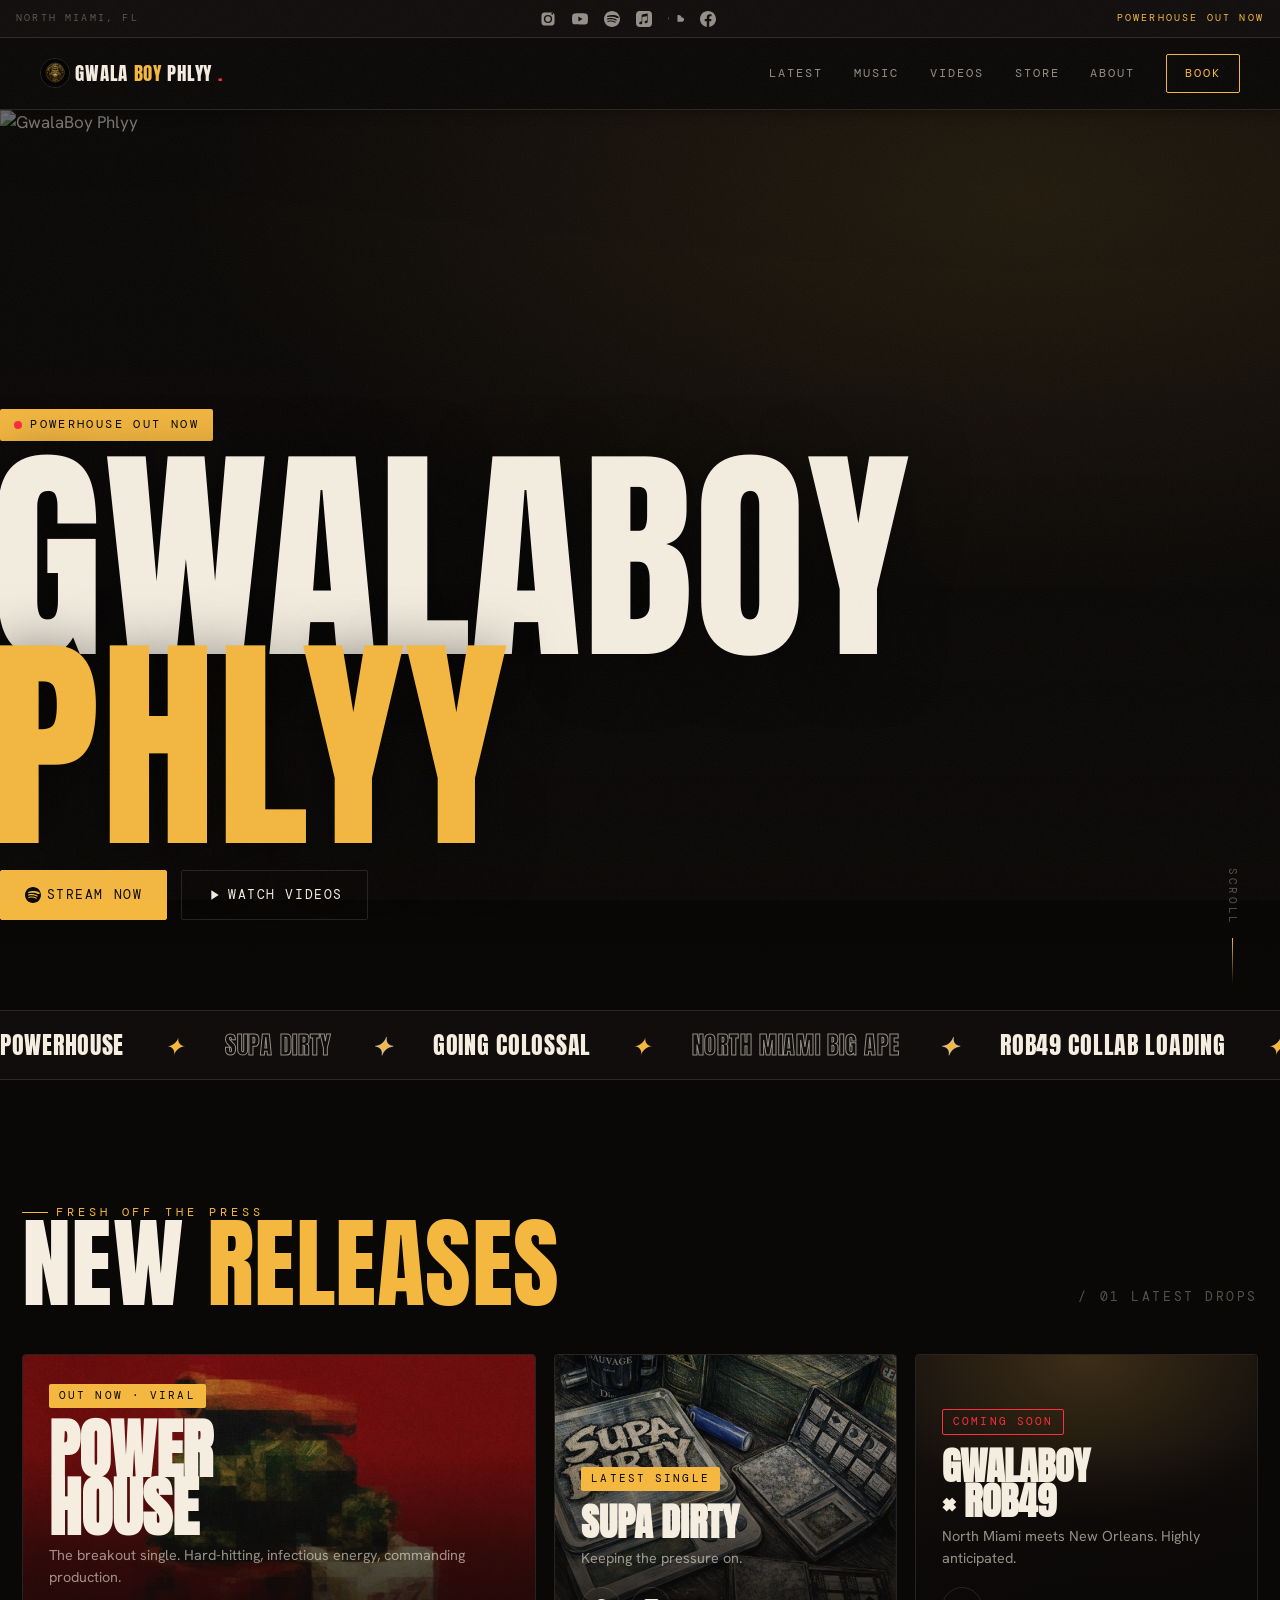
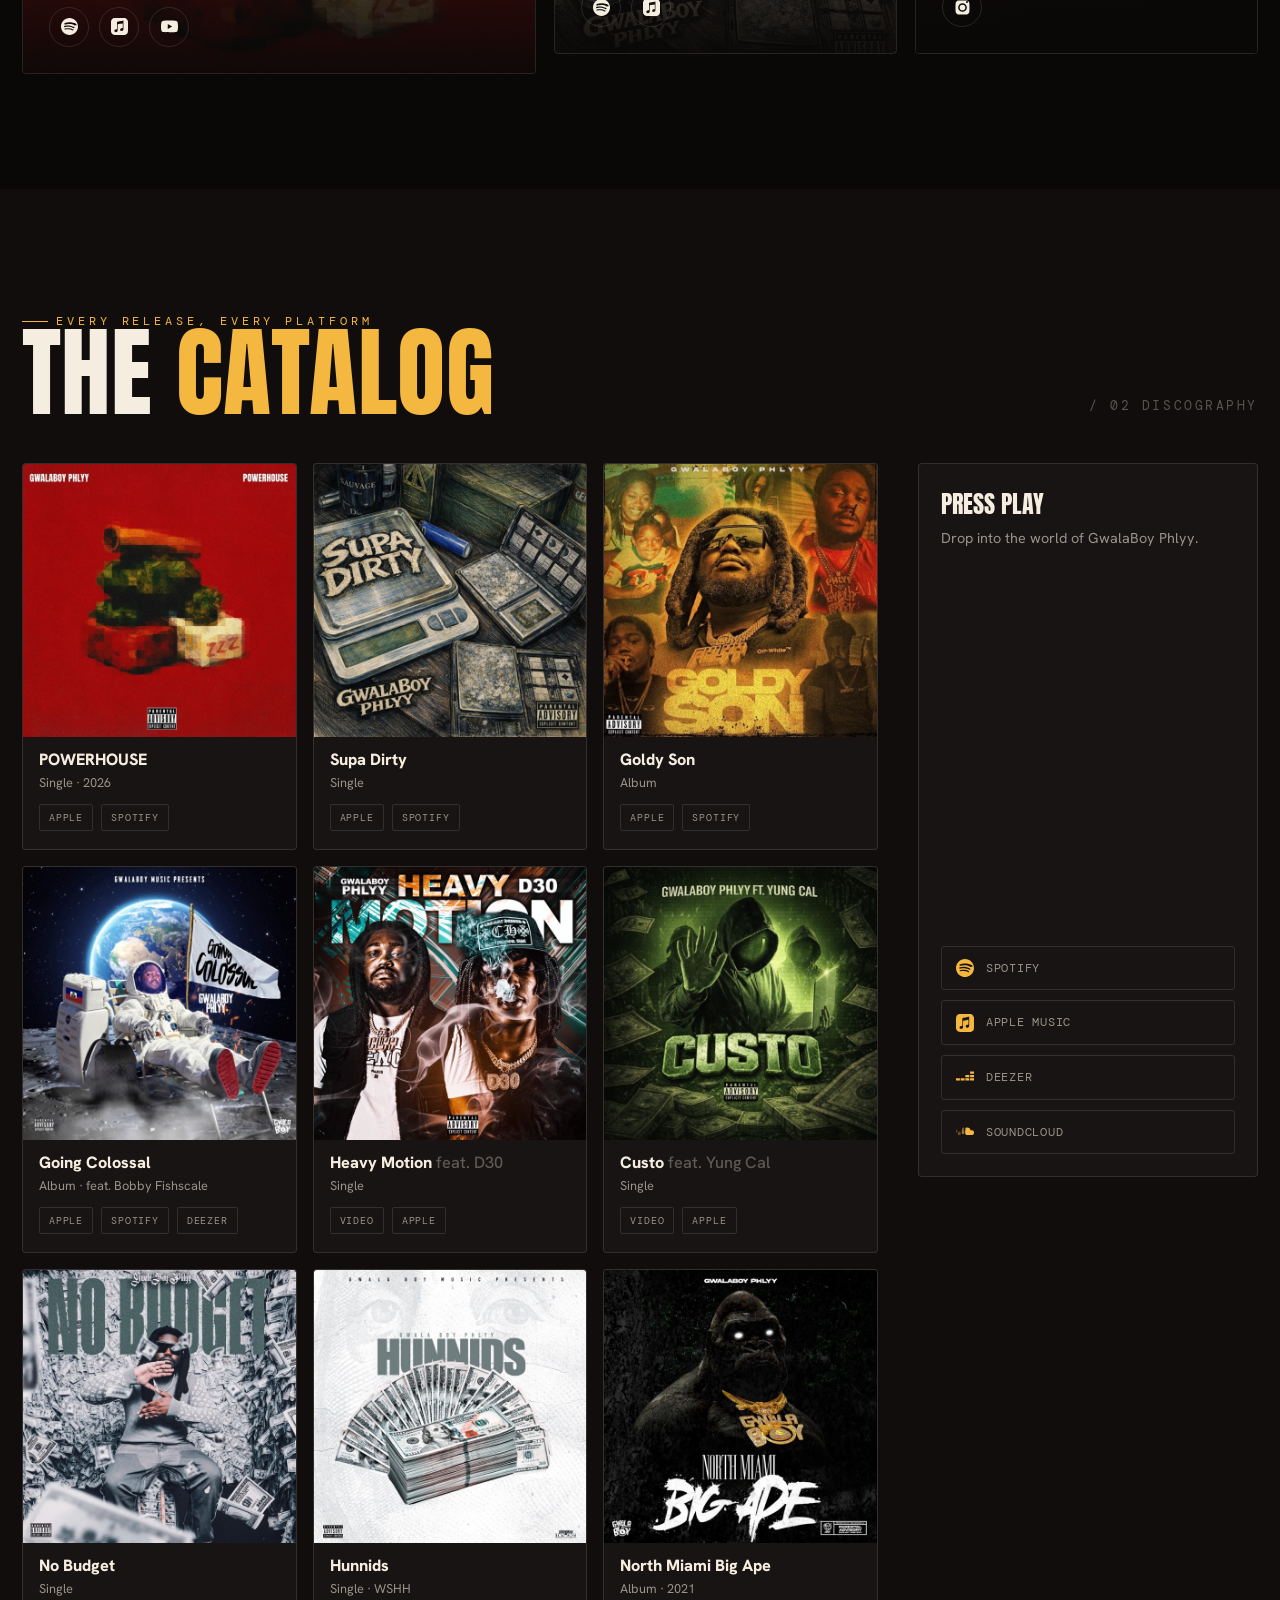
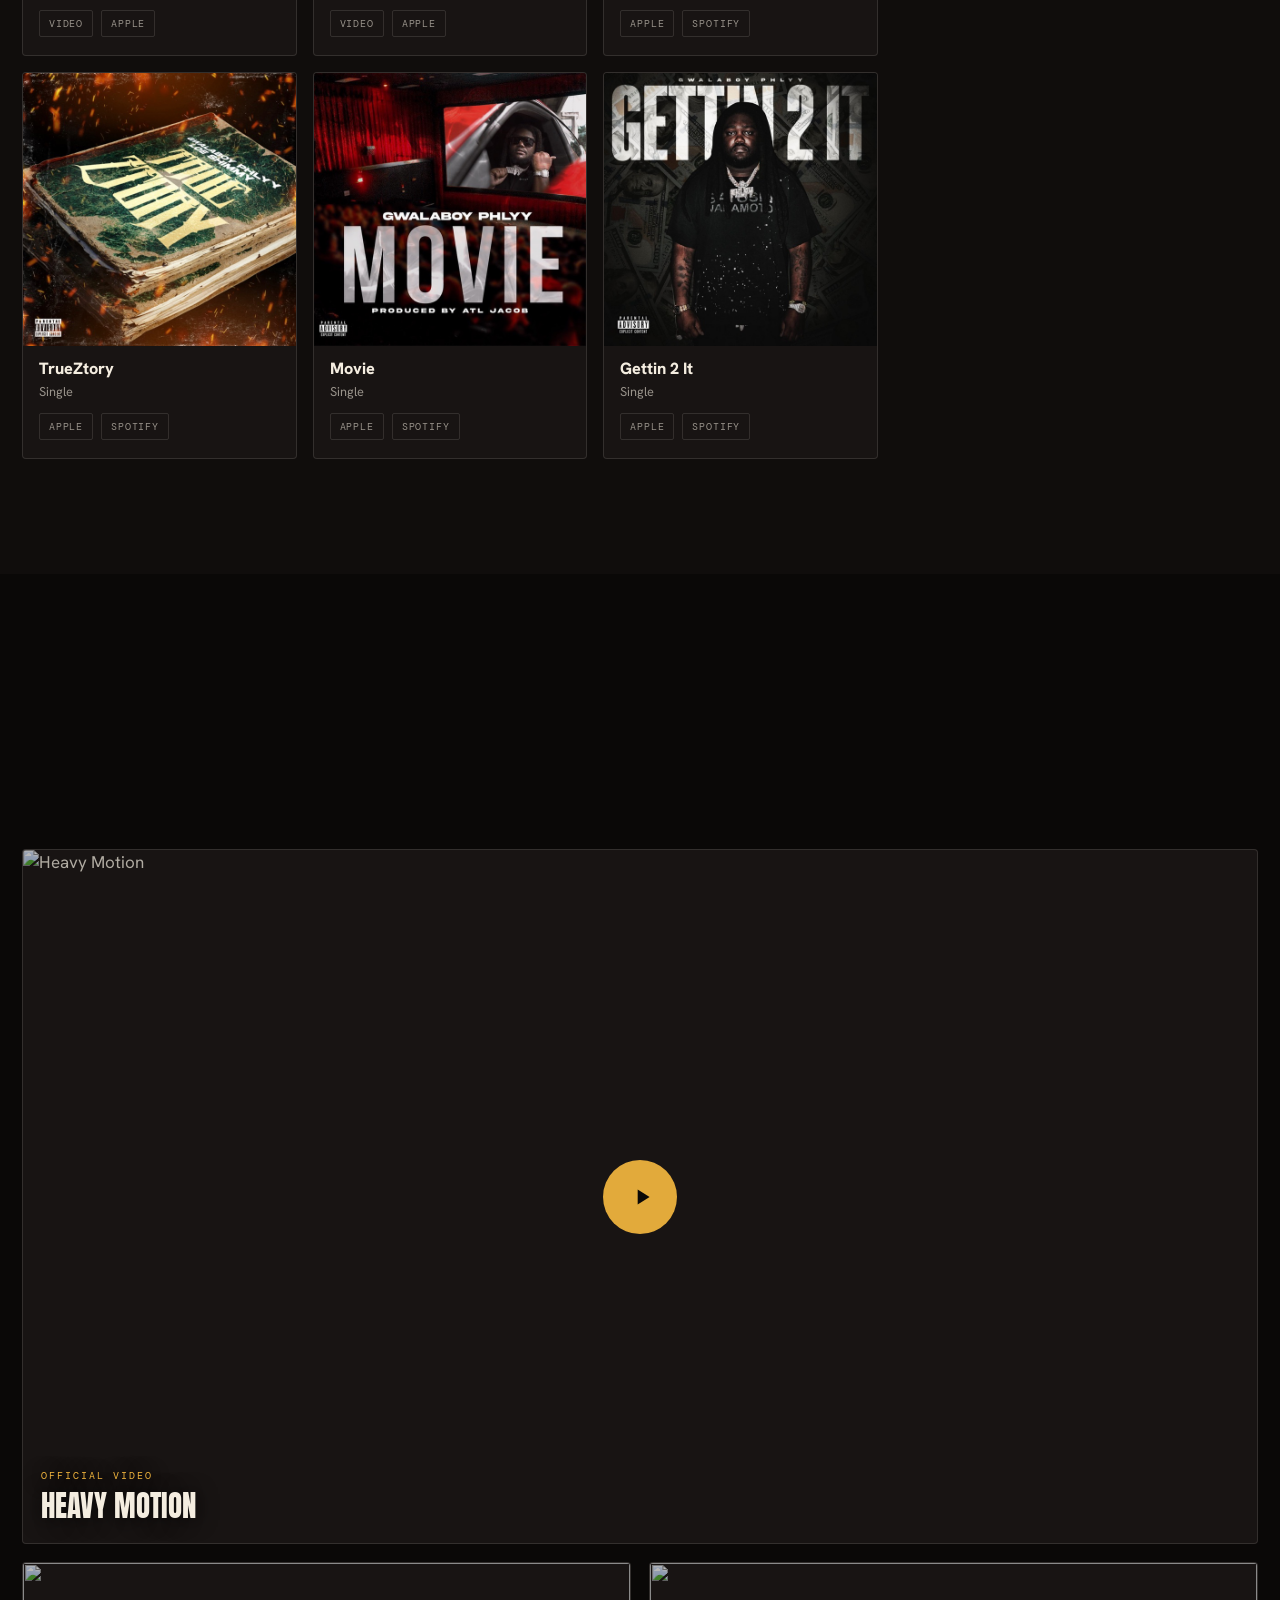
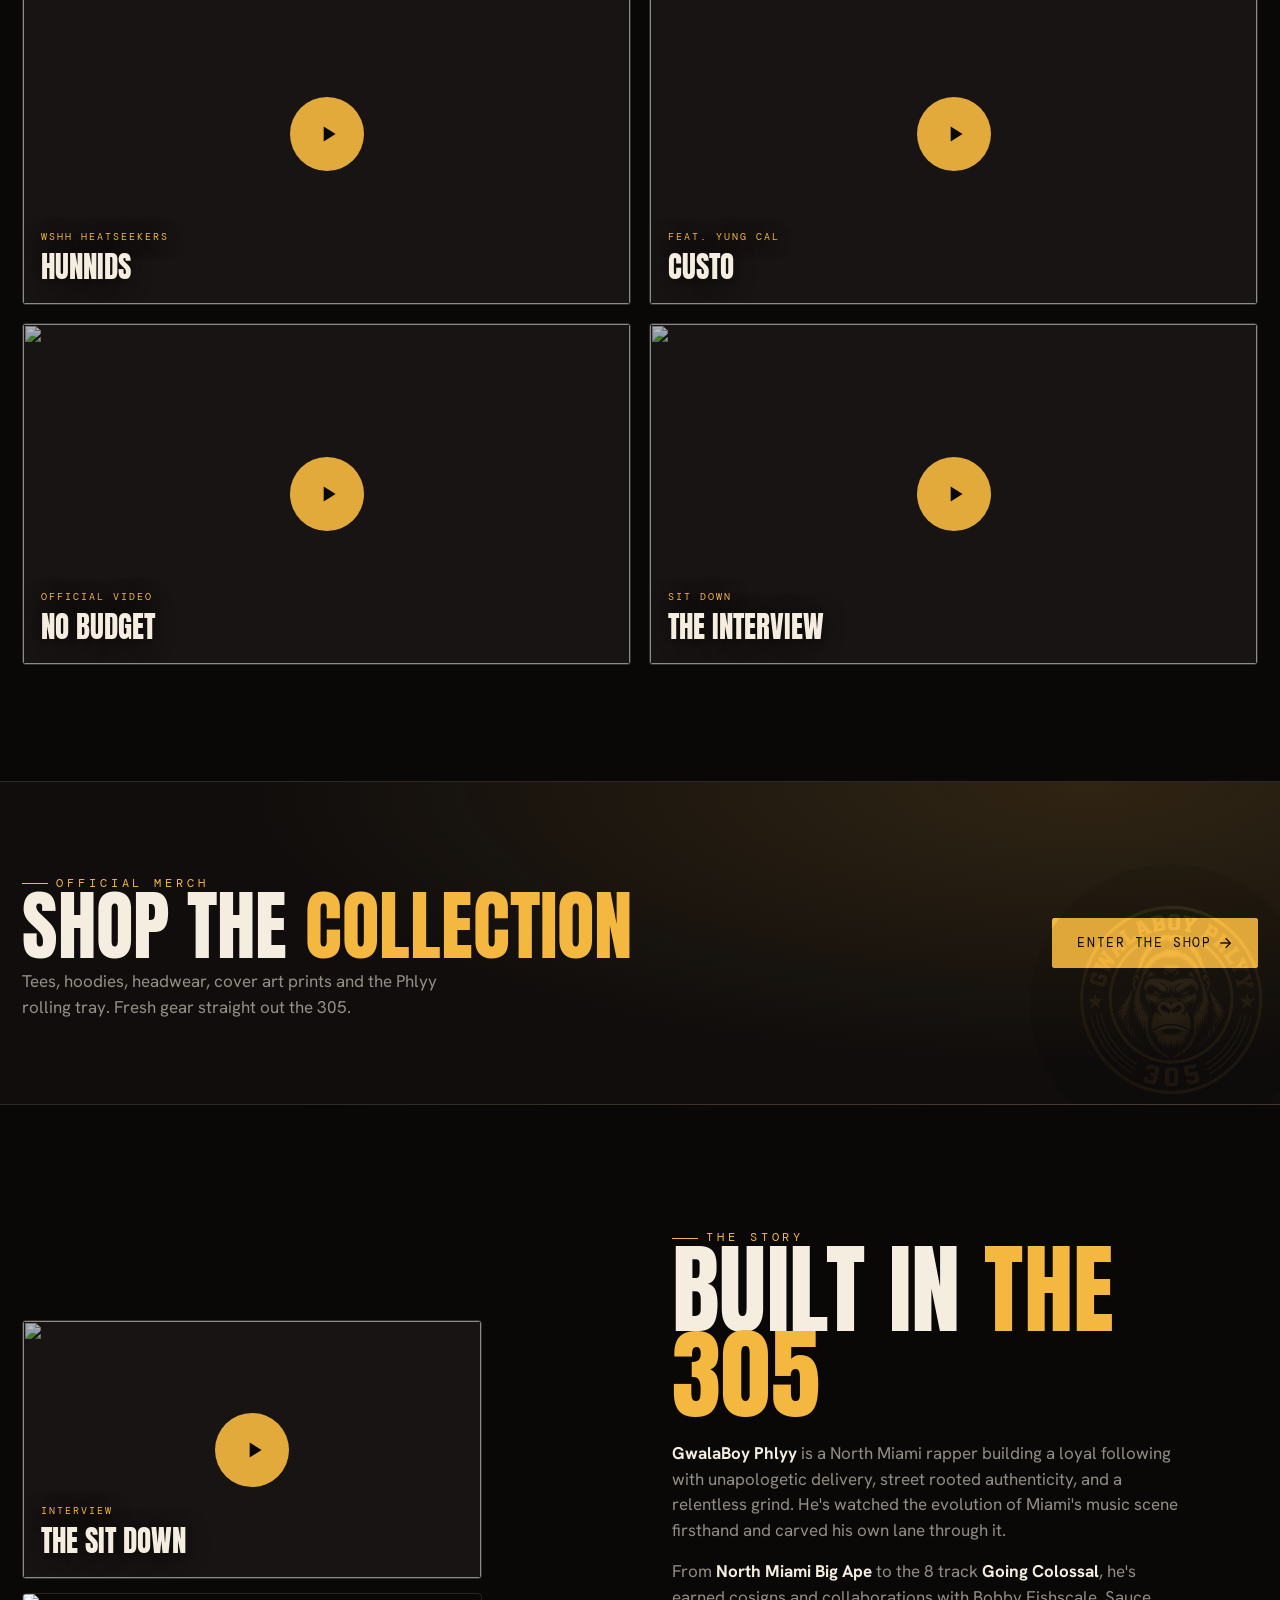
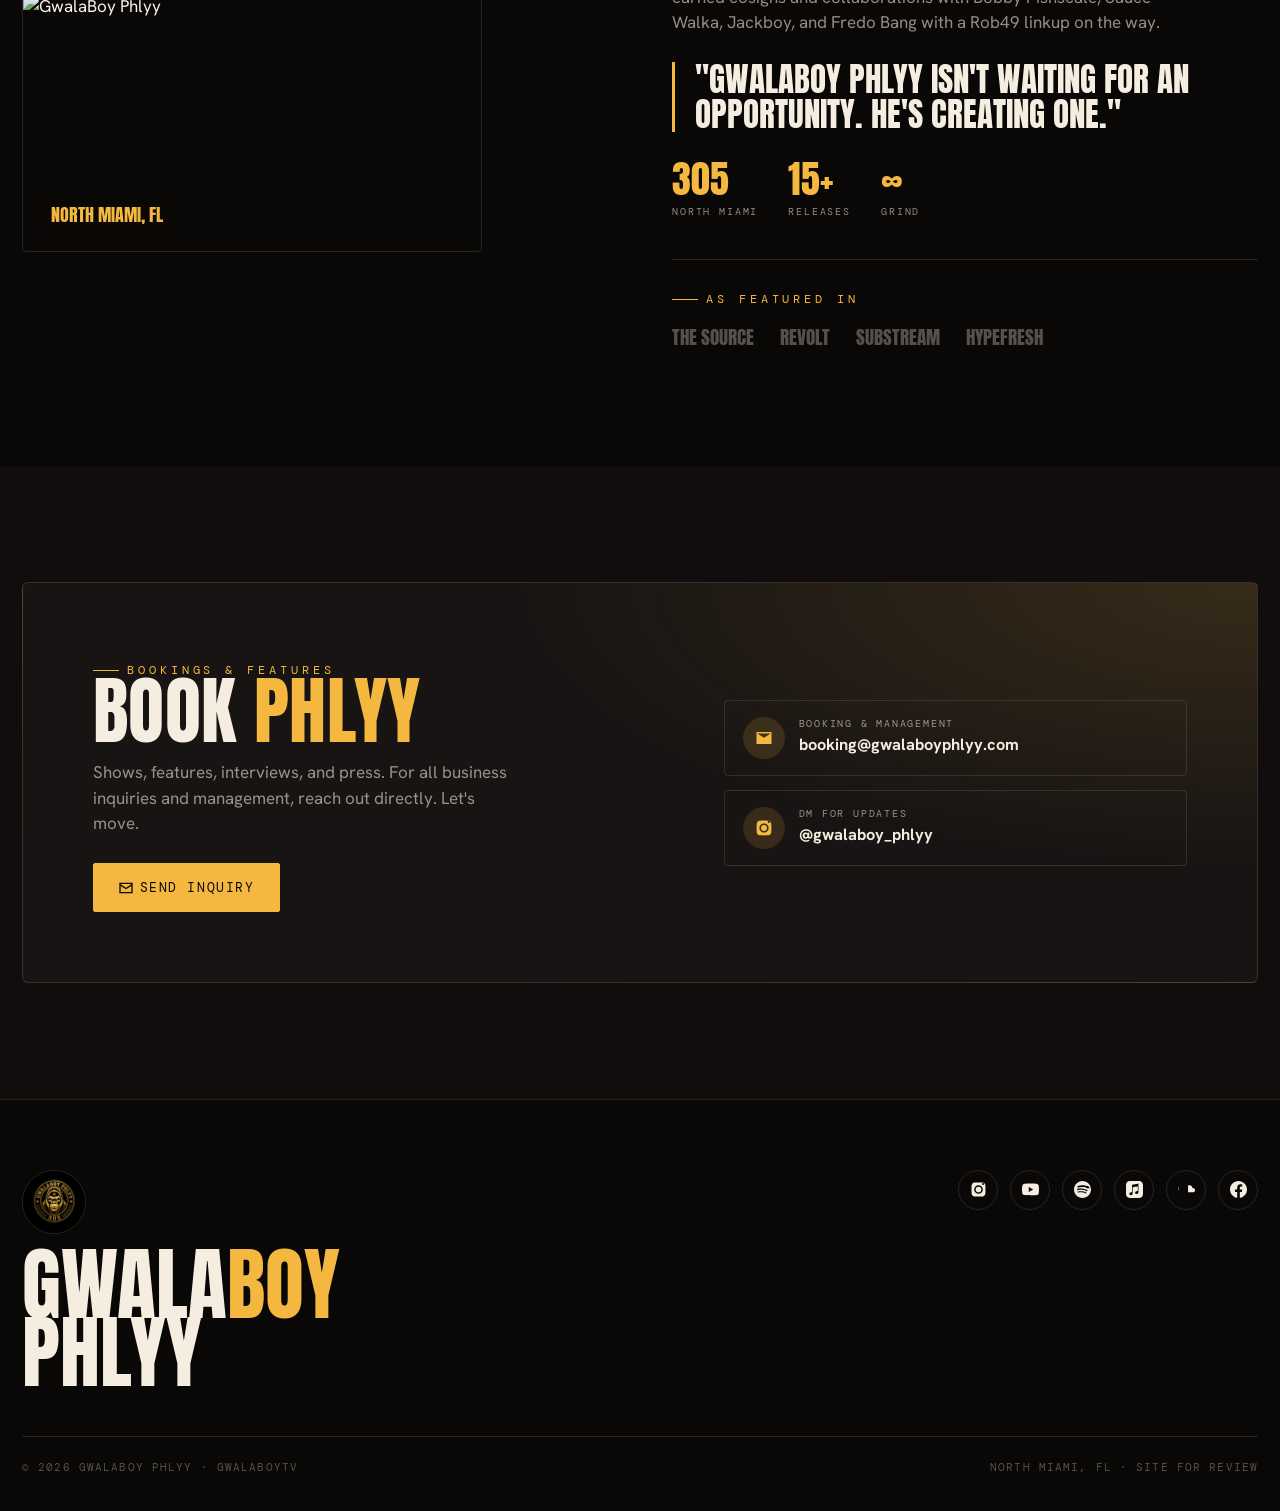
==== commit 4e9373c4: "Fill iPhone notch strip above social bar with menu-bar color Research-backed iPhone safe-area handli" ====
--- a/index.html
+++ b/index.html
@@ -2,7 +2,7 @@
 <html lang="en">
 <head>
 <meta charset="UTF-8" />
-<meta name="viewport" content="width=device-width, initial-scale=1.0" />
+<meta name="viewport" content="width=device-width, initial-scale=1.0, viewport-fit=cover" />
 <meta name="theme-color" content="#0a0807" />
 <title>GWALABOY PHLYY Official Site</title>
 <meta name="description" content="Official site of GwalaBoy Phlyy North Miami's hardest. Stream POWERHOUSE, Supa Dirty, Going Colossal & more. Music, videos, merch & booking." />
--- a/styles.css
+++ b/styles.css
@@ -27,7 +27,7 @@
 
 * { margin: 0; padding: 0; box-sizing: border-box; }
 
-html { scroll-behavior: smooth; scroll-padding-top: 84px; }
+html { scroll-behavior: smooth; scroll-padding-top: 104px; }
 @keyframes navDrawerIn { from { opacity: 0; transform: translateY(-8px); } to { opacity: 1; transform: none; } }
 
 body {
@@ -38,6 +38,11 @@
   line-height: 1.5;
   -webkit-font-smoothing: antialiased;
   position: relative;
+  /* iPhone safe areas (needs viewport-fit=cover): start content below the
+     status bar / notch and clear the home indicator. The strip above the
+     content shows the body background (--ink, the menu-bar color). */
+  padding-top: env(safe-area-inset-top, 0px);
+  padding-bottom: env(safe-area-inset-bottom, 0px);
 }
 
 /* film grain overlay — sits above everything, ignores pointer */
@@ -109,7 +114,8 @@
    shadow so nothing shows above or behind it. */
 .nav {
   position: sticky;
-  top: 0;
+  /* pin directly below the sticky social bar (38px) + the notch inset */
+  top: calc(38px + env(safe-area-inset-top, 0px));
   z-index: 1000;
   display: flex;
   align-items: center;
@@ -768,10 +774,11 @@
 }
 @media (max-width: 760px) {
   body { font-size: 16px; }
-  /* opaque sticky header on mobile */
+  /* opaque sticky header on mobile, pinned below the sticky social bar
+     (38px + notch inset) so both stay visible while scrolling */
   .nav,
   .nav.scrolled {
-    top: 0;
+    top: calc(38px + env(safe-area-inset-top, 0px));
     padding: 14px 20px;
     background: var(--ink);
     border-bottom: 1px solid var(--line);
@@ -795,6 +802,13 @@
     box-shadow: 0 14px 30px rgba(0,0,0,0.55);
     animation: navDrawerIn .26s var(--ease);
     z-index: 1000;
+    /* never let the panel run past the screen: cap to the space below the
+       pinned header and scroll inside if the links don't all fit */
+    max-height: calc(100vh - 104px);
+    max-height: calc(100dvh - 104px - env(safe-area-inset-top, 0px));
+    overflow-y: auto;
+    -webkit-overflow-scrolling: touch;
+    overscroll-behavior: contain;
   }
   .nav.menu-open .nav-links a {
     display: block;
@@ -829,8 +843,11 @@
    ADDITIONS — top social bar, logo, about media, store page, cta band
    ========================================================================= */
 
-/* ---- top social bar ---- */
+/* ---- top social bar (pinned: stays at the very top while scrolling) ---- */
 .topbar {
+  position: sticky;
+  top: env(safe-area-inset-top, 0px);   /* pin just below the notch fill */
+  z-index: 1001;            /* above the nav so they stack cleanly */
   height: 38px;
   display: flex;
   align-items: center;
@@ -840,6 +857,22 @@
   background: var(--ink-2);
   border-bottom: 1px solid var(--line);
 }
+/* Paint the iPhone status-bar / notch strip ABOVE the social bar in the
+   menu-bar color (--ink), reaching the very top edge of the screen. Sits over
+   the social bar's row only in the inset region (the bar starts below it).
+   html::before avoids colliding with version C's body::before vignette, and is
+   inert (0px tall) when there is no inset / no viewport-fit=cover. */
+html::before {
+  content: "";
+  position: fixed;
+  top: 0;
+  left: 0;
+  right: 0;
+  height: env(safe-area-inset-top, 0px);
+  background: var(--ink);
+  z-index: 10001;
+  pointer-events: none;
+}
 .topbar a {
   color: var(--bone-dim);
   display: inline-flex;
@@ -864,7 +897,7 @@
   margin-left: auto;
 }
 /* nav now sits below the top bar */
-html { scroll-padding-top: 84px; }
+html { scroll-padding-top: 104px; }
 
 /* ---- logo ---- */
 .brand { gap: 0.6ch; }
@@ -991,26 +1024,17 @@
 }
 
 @media (max-width: 760px) {
-  /* no top social bar on mobile */
-  .topbar { display: none; }
-  html { scroll-padding-top: 72px; }
+  /* social bar visible on mobile: icons only (hide the text tags so the row
+     fits a narrow screen without crowding/overflow). The bar extends up into
+     the iOS safe-area (notch) with its own background, so it both shows the
+     icons and keeps the top strip painted — no separate fill needed. */
+  /* social bar: icons only on mobile (text tags hidden). Height/offset come
+     from the base rule (top: env safe-area). The --ink notch strip above it is
+     painted by html::before; content sits below it via body padding-top. */
+  .topbar { gap: 18px; }
+  .topbar .tb-tag,
+  .topbar .tb-tag2 { display: none; }
+  html { scroll-padding-top: calc(104px + env(safe-area-inset-top, 0px)); }
   .about-media { max-width: 100%; }
   .store-page { padding-top: 0; }
 }
-
-/* With the social strip hidden on mobile, the iOS safe-area strip at the very
-   top is left unpainted and the page shows through it while scrolling. Fill it
-   with the menu-bar color (--ink). html::before is used so it never collides
-   with version C's body::before vignette. env() is 0 on non-notch devices, so
-   this is inert there. */
-html::before {
-  content: "";
-  position: fixed;
-  top: 0;
-  left: 0;
-  right: 0;
-  height: env(safe-area-inset-top, 0px);
-  background: var(--ink);
-  z-index: 10000;
-  pointer-events: none;
-}
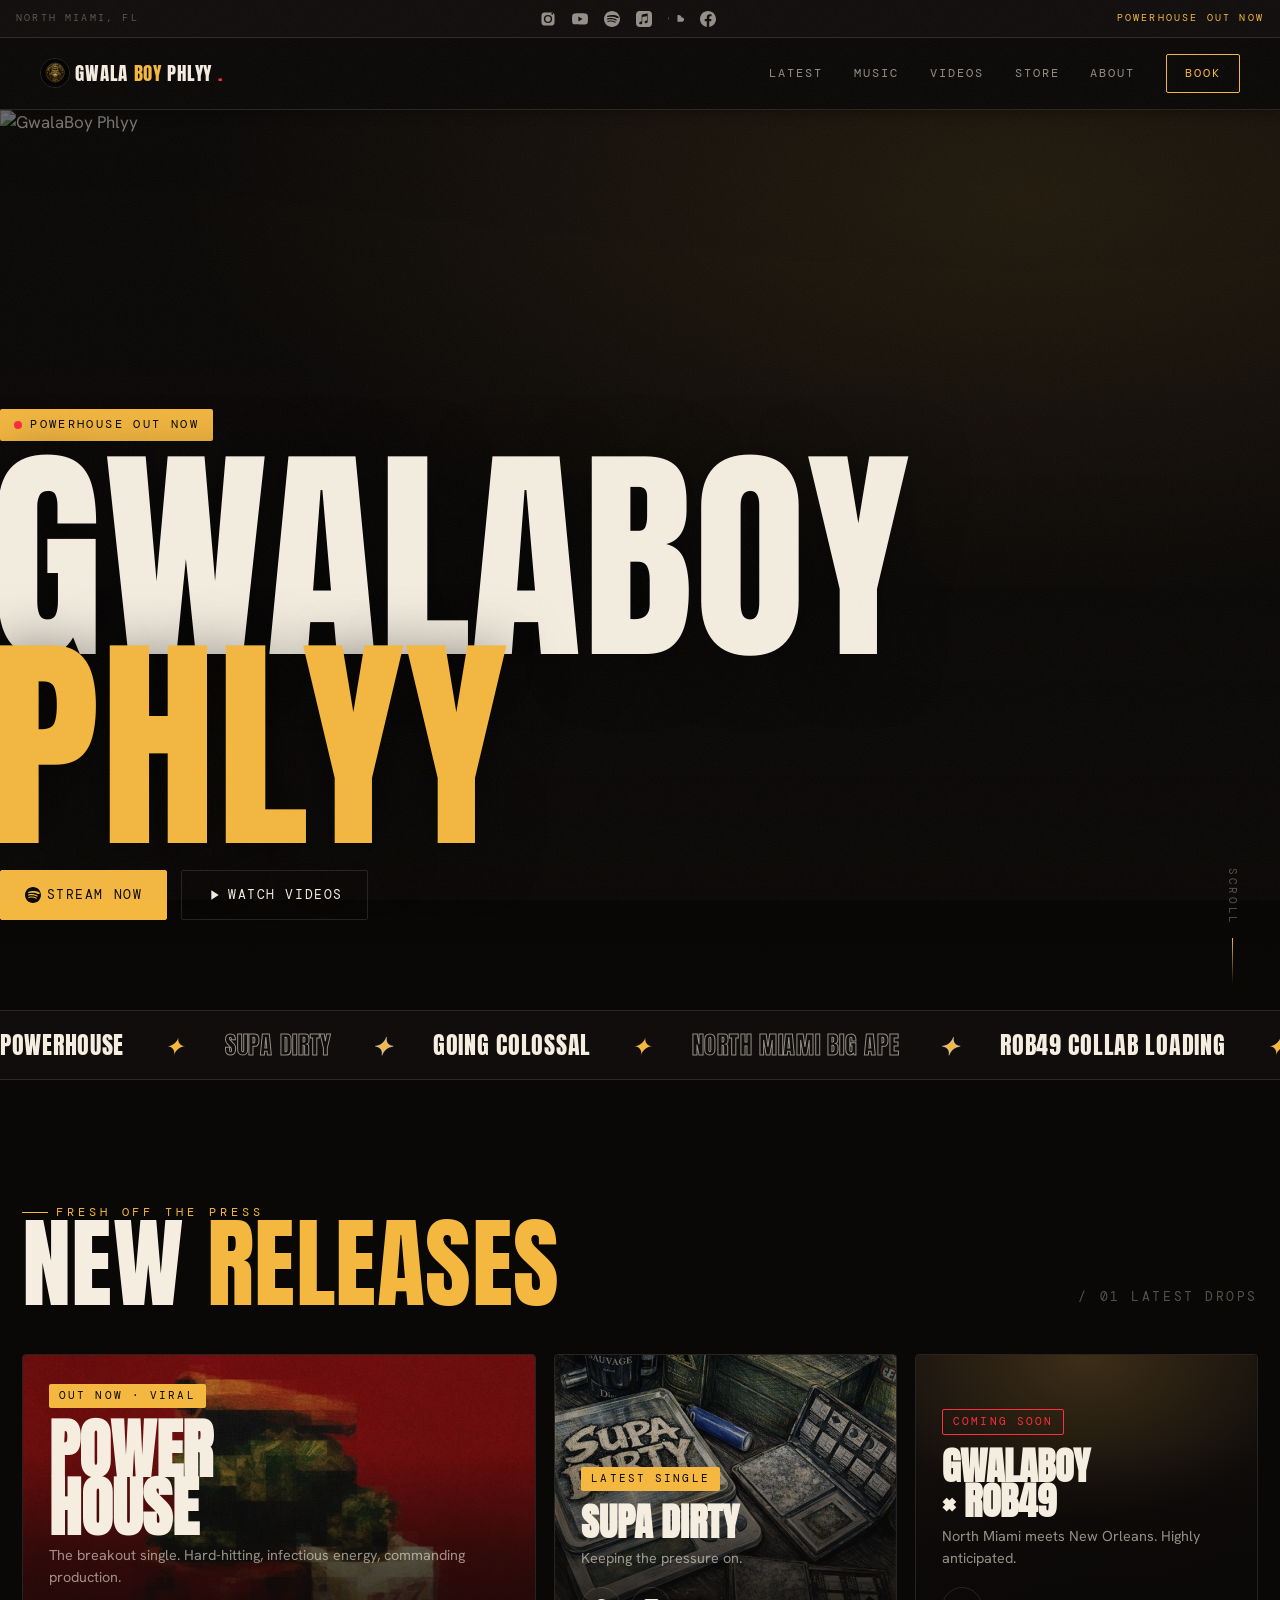
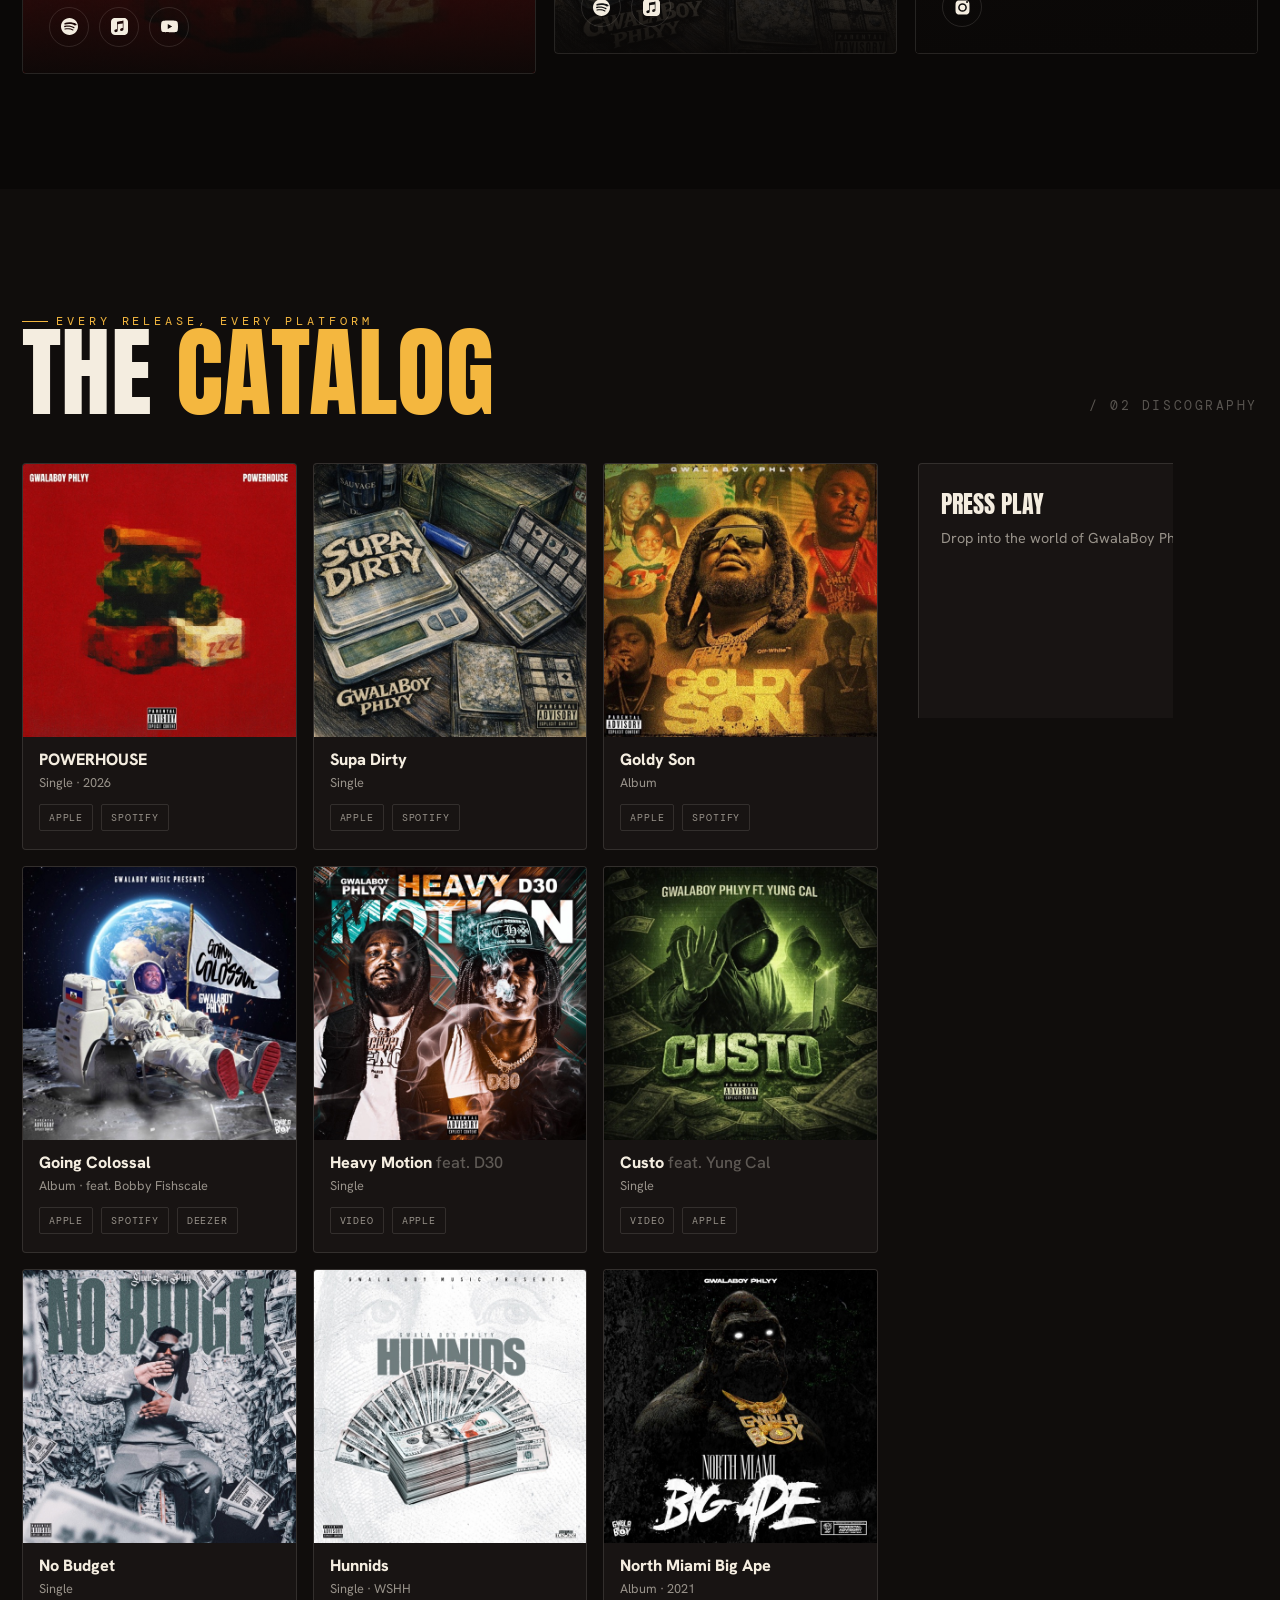
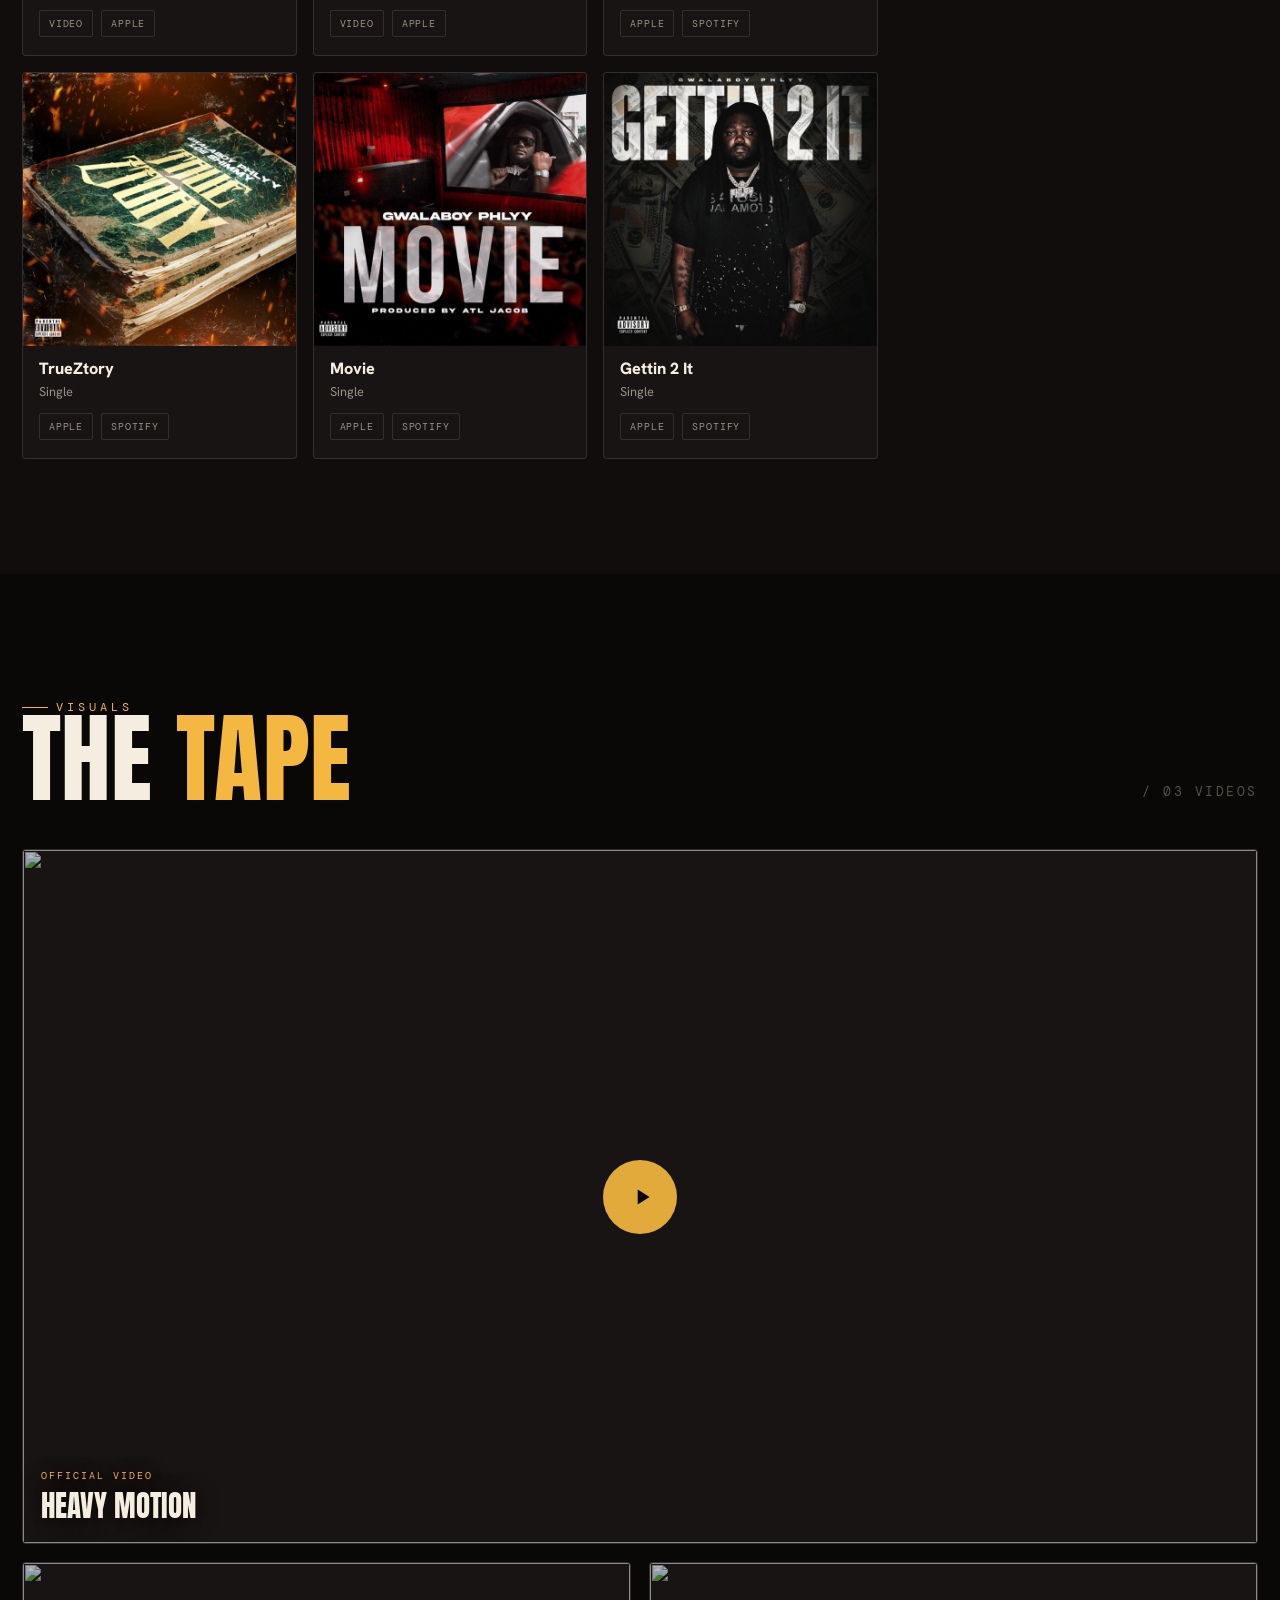
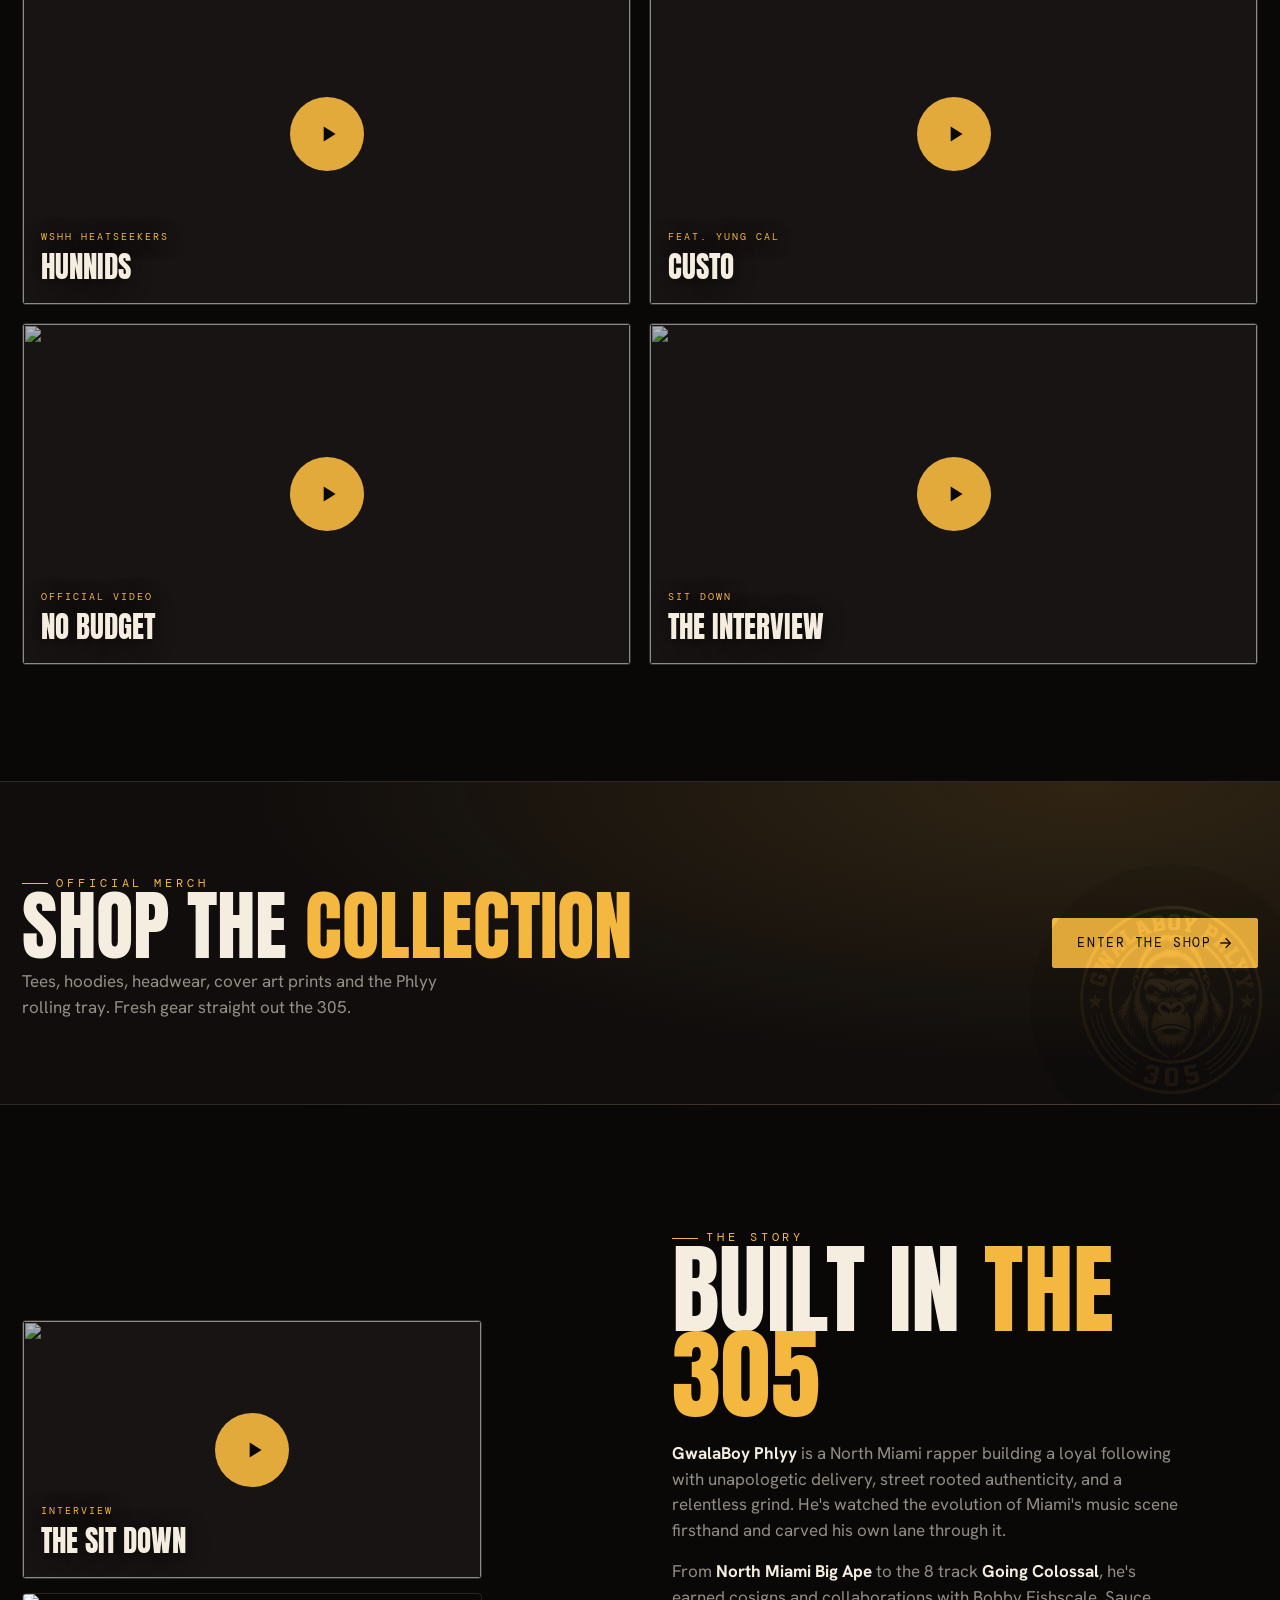
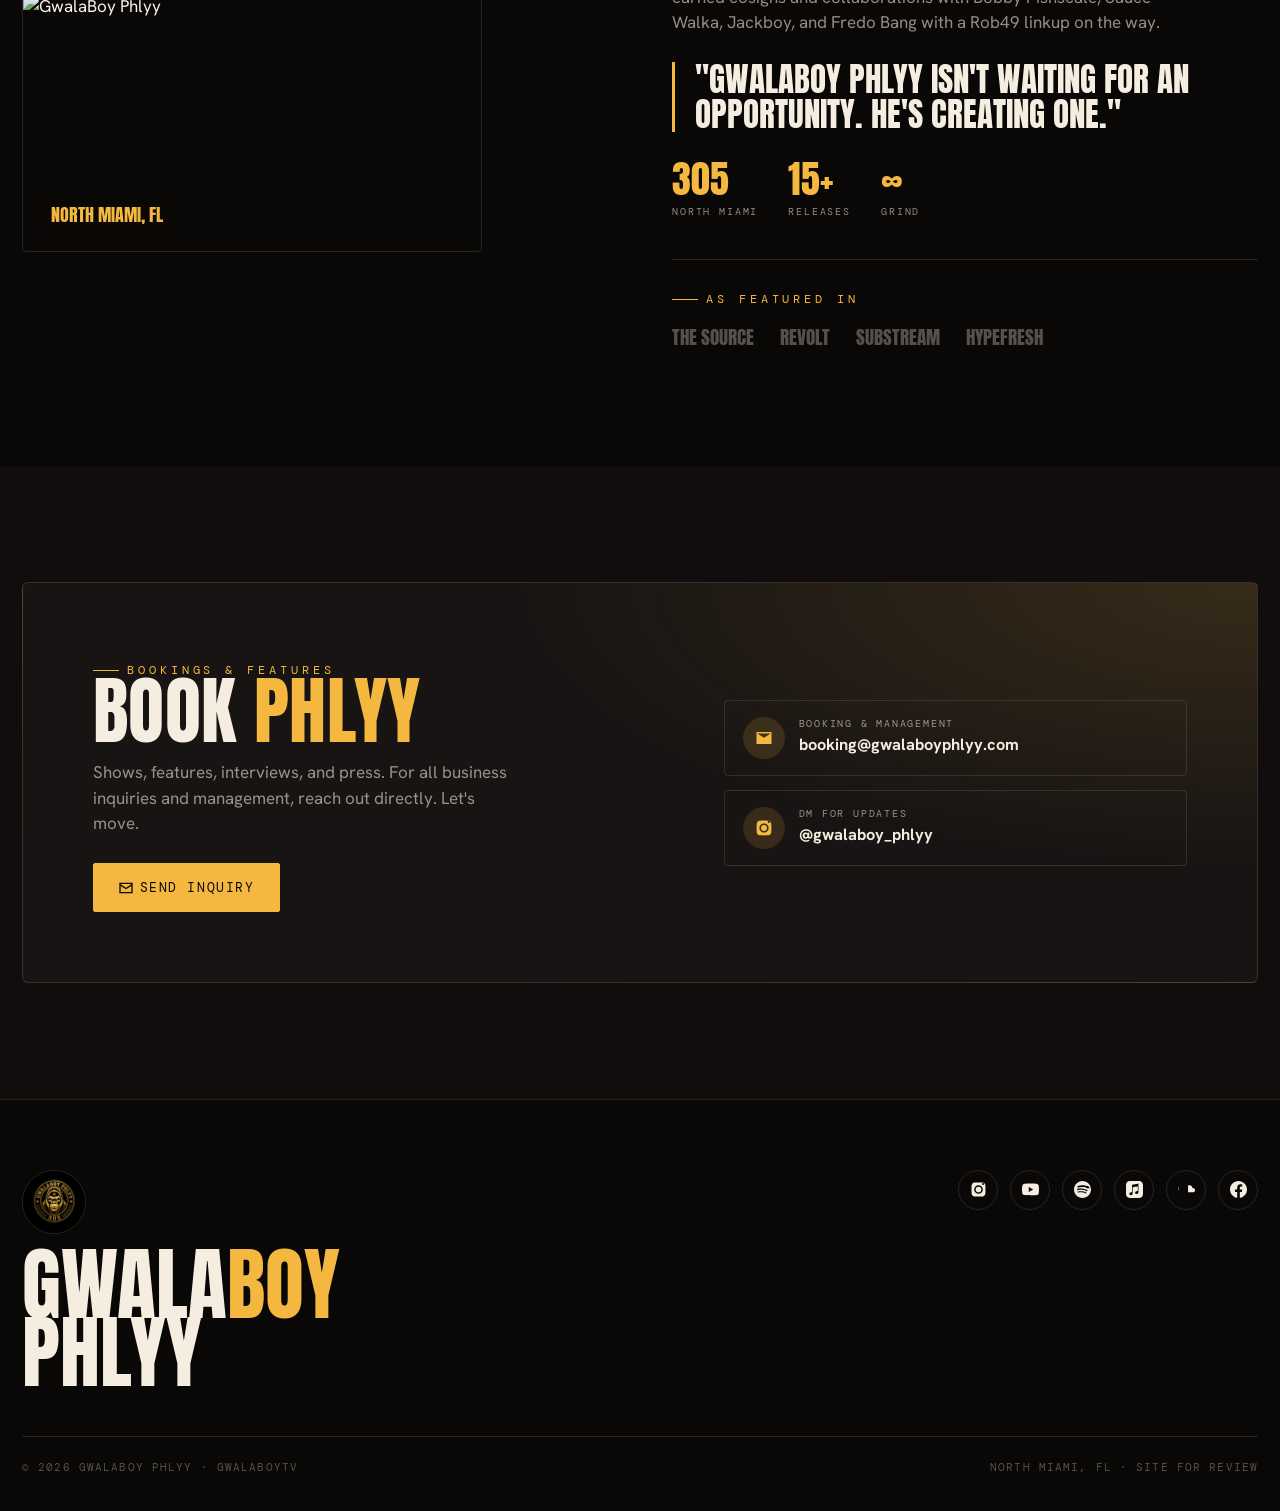
==== commit 12da56a8: "Rebuild header on Mobile Tax Pros pattern; remove safe-area hacks Matched the working header from ja" ====
--- a/index.html
+++ b/index.html
@@ -2,7 +2,7 @@
 <html lang="en">
 <head>
 <meta charset="UTF-8" />
-<meta name="viewport" content="width=device-width, initial-scale=1.0, viewport-fit=cover" />
+<meta name="viewport" content="width=device-width, initial-scale=1.0" />
 <meta name="theme-color" content="#0a0807" />
 <title>GWALABOY PHLYY Official Site</title>
 <meta name="description" content="Official site of GwalaBoy Phlyy North Miami's hardest. Stream POWERHOUSE, Supa Dirty, Going Colossal & more. Music, videos, merch & booking." />
--- a/styles.css
+++ b/styles.css
@@ -38,11 +38,6 @@
   line-height: 1.5;
   -webkit-font-smoothing: antialiased;
   position: relative;
-  /* iPhone safe areas (needs viewport-fit=cover): start content below the
-     status bar / notch and clear the home indicator. The strip above the
-     content shows the body background (--ink, the menu-bar color). */
-  padding-top: env(safe-area-inset-top, 0px);
-  padding-bottom: env(safe-area-inset-bottom, 0px);
 }
 
 /* film grain overlay — sits above everything, ignores pointer */
@@ -114,8 +109,7 @@
    shadow so nothing shows above or behind it. */
 .nav {
   position: sticky;
-  /* pin directly below the sticky social bar (38px) + the notch inset */
-  top: calc(38px + env(safe-area-inset-top, 0px));
+  top: 38px;                /* pin directly below the sticky social bar (38px) */
   z-index: 1000;
   display: flex;
   align-items: center;
@@ -774,11 +768,11 @@
 }
 @media (max-width: 760px) {
   body { font-size: 16px; }
-  /* opaque sticky header on mobile, pinned below the sticky social bar
-     (38px + notch inset) so both stay visible while scrolling */
+  /* opaque sticky header on mobile, pinned below the sticky social bar (38px)
+     so both stay visible while scrolling */
   .nav,
   .nav.scrolled {
-    top: calc(38px + env(safe-area-inset-top, 0px));
+    top: 38px;
     padding: 14px 20px;
     background: var(--ink);
     border-bottom: 1px solid var(--line);
@@ -804,8 +798,8 @@
     z-index: 1000;
     /* never let the panel run past the screen: cap to the space below the
        pinned header and scroll inside if the links don't all fit */
-    max-height: calc(100vh - 104px);
-    max-height: calc(100dvh - 104px - env(safe-area-inset-top, 0px));
+    max-height: calc(100vh - 96px);
+    max-height: calc(100dvh - 96px);
     overflow-y: auto;
     -webkit-overflow-scrolling: touch;
     overscroll-behavior: contain;
@@ -846,7 +840,7 @@
 /* ---- top social bar (pinned: stays at the very top while scrolling) ---- */
 .topbar {
   position: sticky;
-  top: env(safe-area-inset-top, 0px);   /* pin just below the notch fill */
+  top: 0;                   /* pinned: stays at the very top while scrolling */
   z-index: 1001;            /* above the nav so they stack cleanly */
   height: 38px;
   display: flex;
@@ -856,22 +850,6 @@
   padding: 0 16px;
   background: var(--ink-2);
   border-bottom: 1px solid var(--line);
-}
-/* Paint the iPhone status-bar / notch strip ABOVE the social bar in the
-   menu-bar color (--ink), reaching the very top edge of the screen. Sits over
-   the social bar's row only in the inset region (the bar starts below it).
-   html::before avoids colliding with version C's body::before vignette, and is
-   inert (0px tall) when there is no inset / no viewport-fit=cover. */
-html::before {
-  content: "";
-  position: fixed;
-  top: 0;
-  left: 0;
-  right: 0;
-  height: env(safe-area-inset-top, 0px);
-  background: var(--ink);
-  z-index: 10001;
-  pointer-events: none;
 }
 .topbar a {
   color: var(--bone-dim);
@@ -1028,13 +1006,13 @@
      fits a narrow screen without crowding/overflow). The bar extends up into
      the iOS safe-area (notch) with its own background, so it both shows the
      icons and keeps the top strip painted — no separate fill needed. */
-  /* social bar: icons only on mobile (text tags hidden). Height/offset come
-     from the base rule (top: env safe-area). The --ink notch strip above it is
-     painted by html::before; content sits below it via body padding-top. */
+  /* social bar: icons only on mobile (text tags hidden). It stays pinned at
+     top:0; iOS auto-fills the notch above it with the body background (--ink,
+     the menu-bar color) since the page does not use viewport-fit=cover. */
   .topbar { gap: 18px; }
   .topbar .tb-tag,
   .topbar .tb-tag2 { display: none; }
-  html { scroll-padding-top: calc(104px + env(safe-area-inset-top, 0px)); }
+  html { scroll-padding-top: 104px; }
   .about-media { max-width: 100%; }
   .store-page { padding-top: 0; }
 }
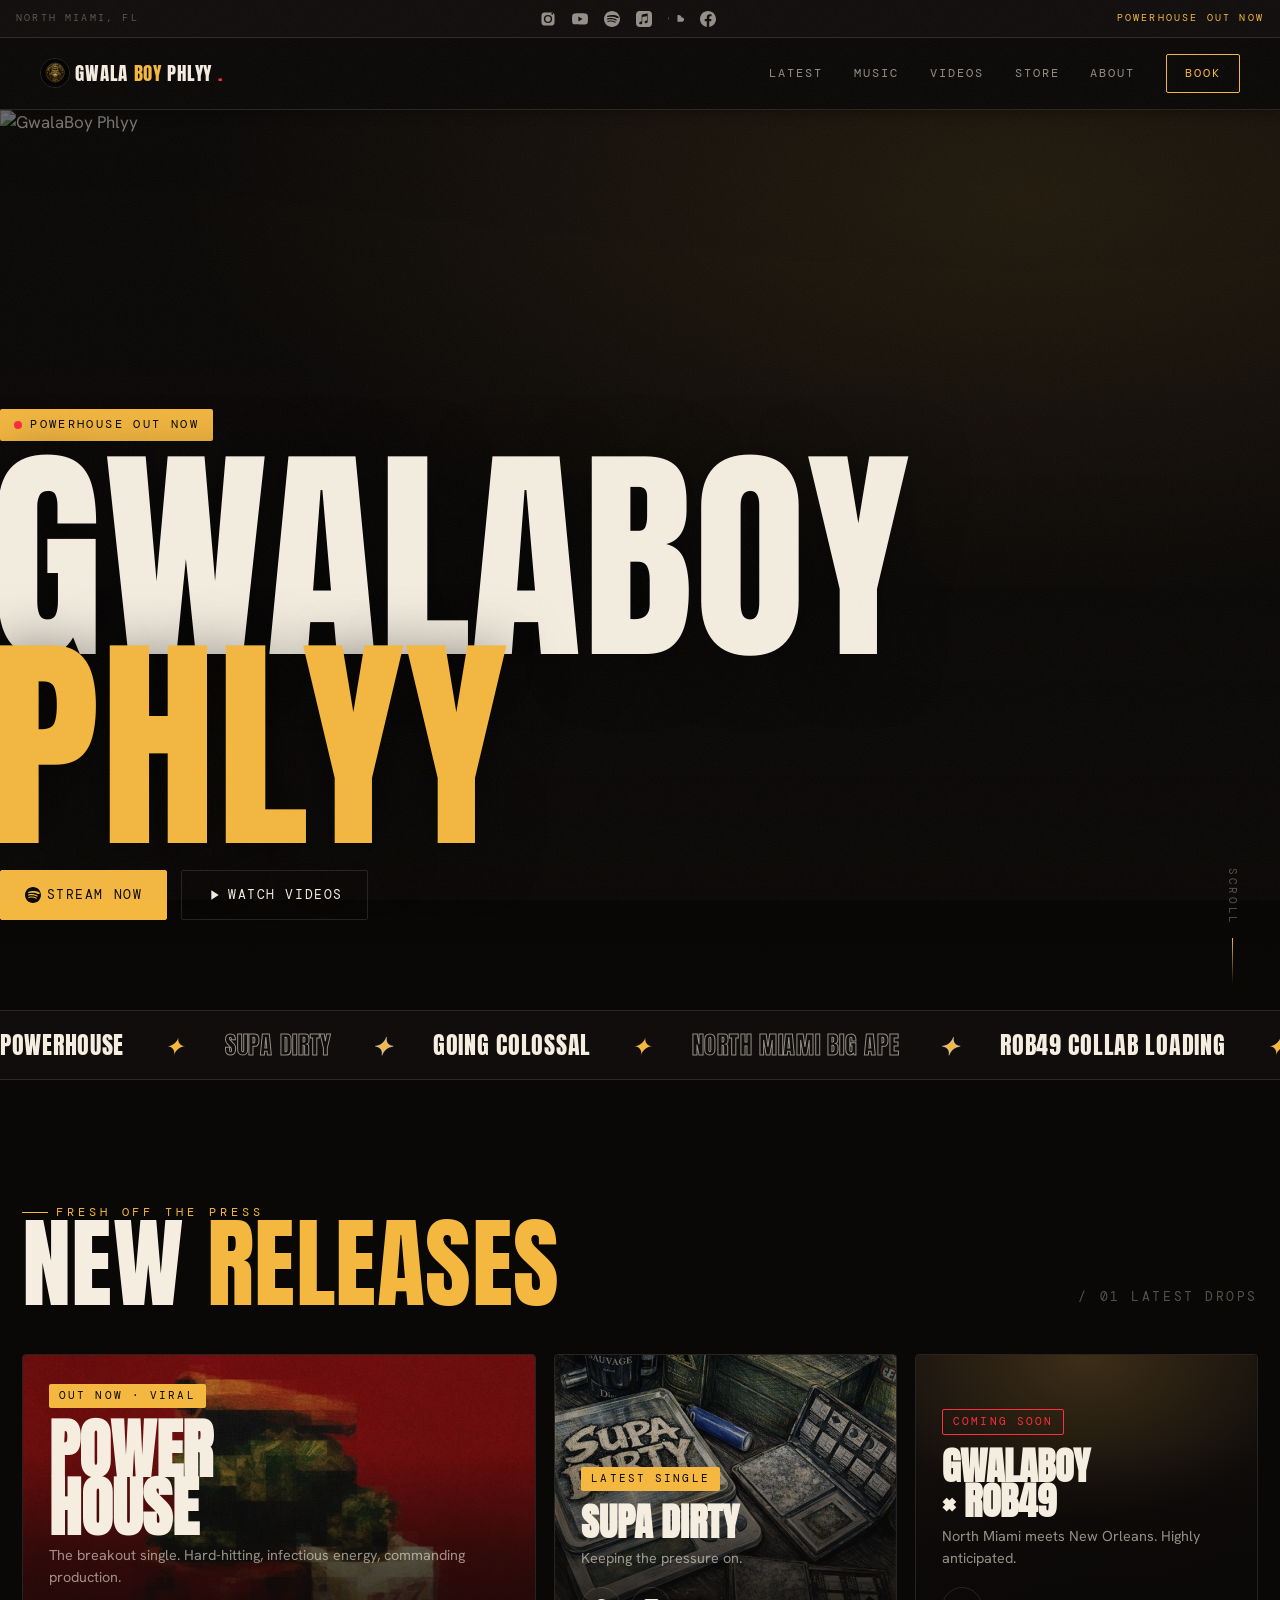
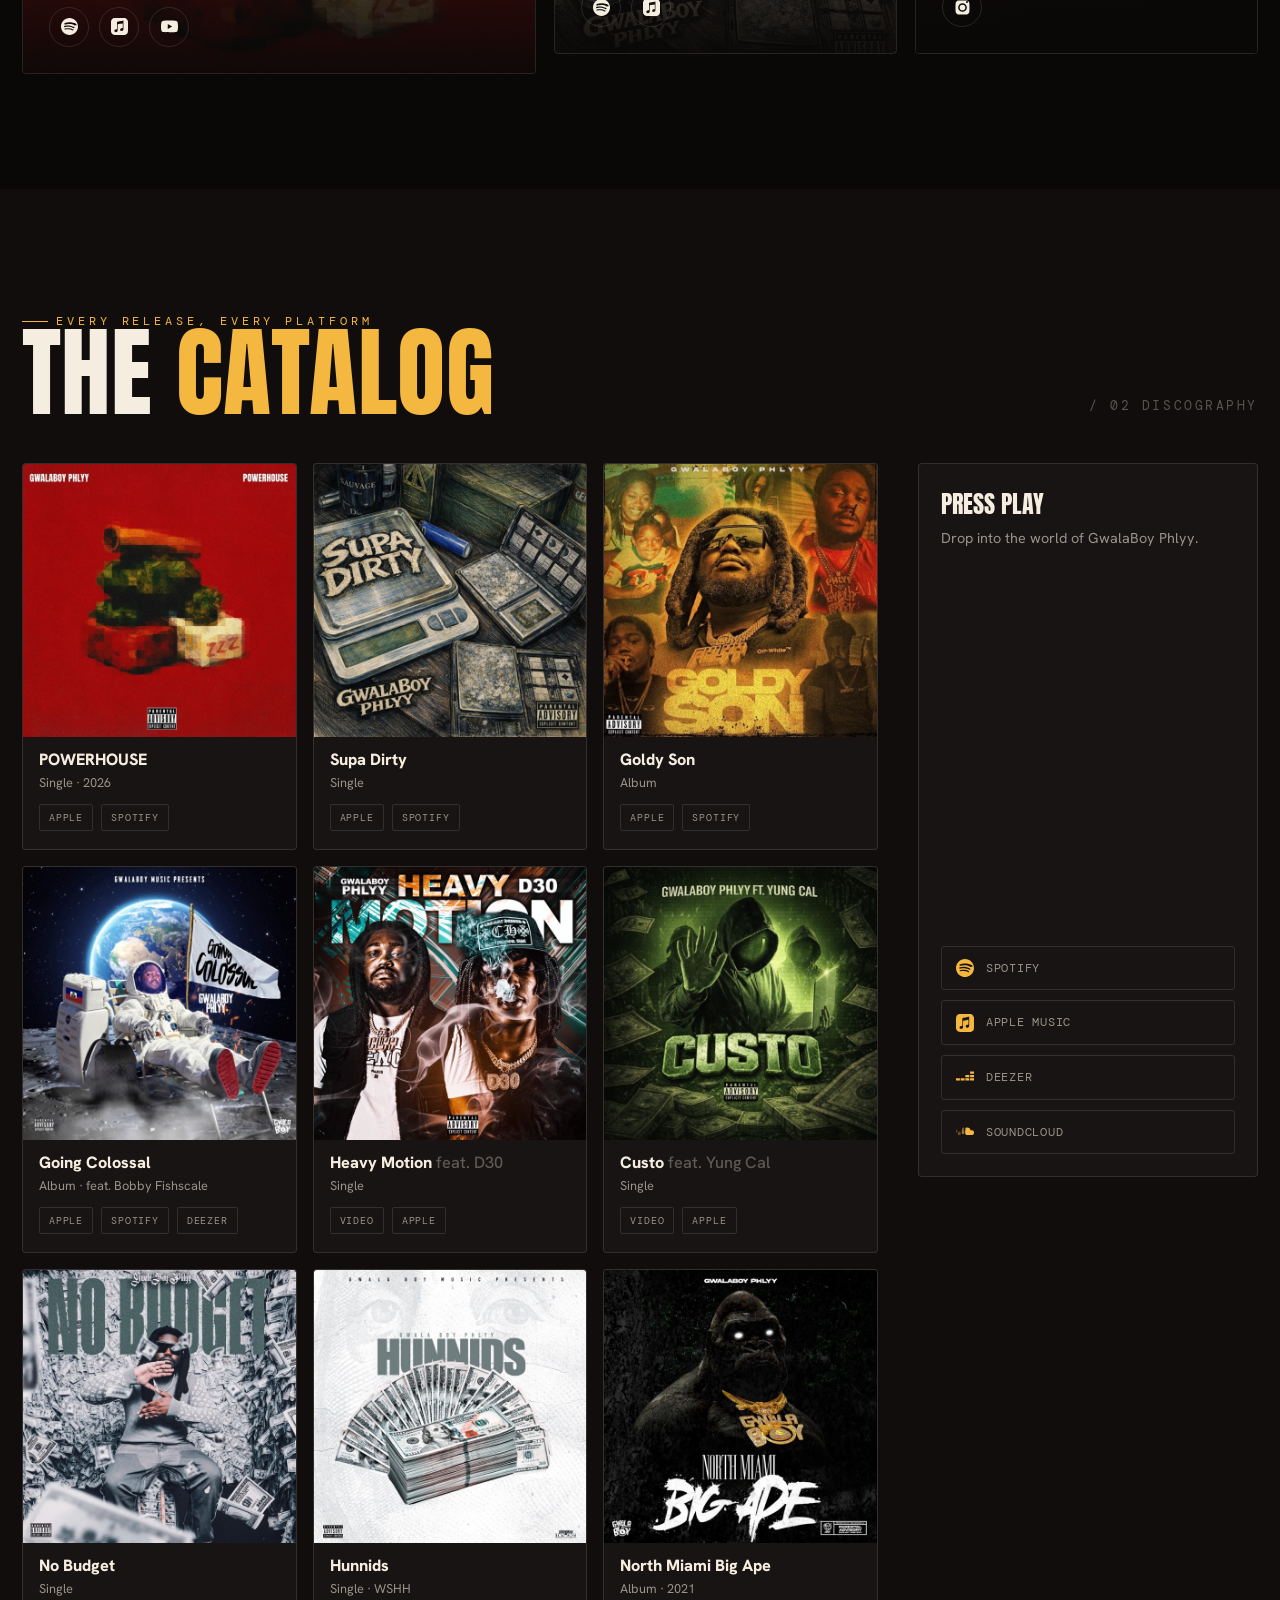
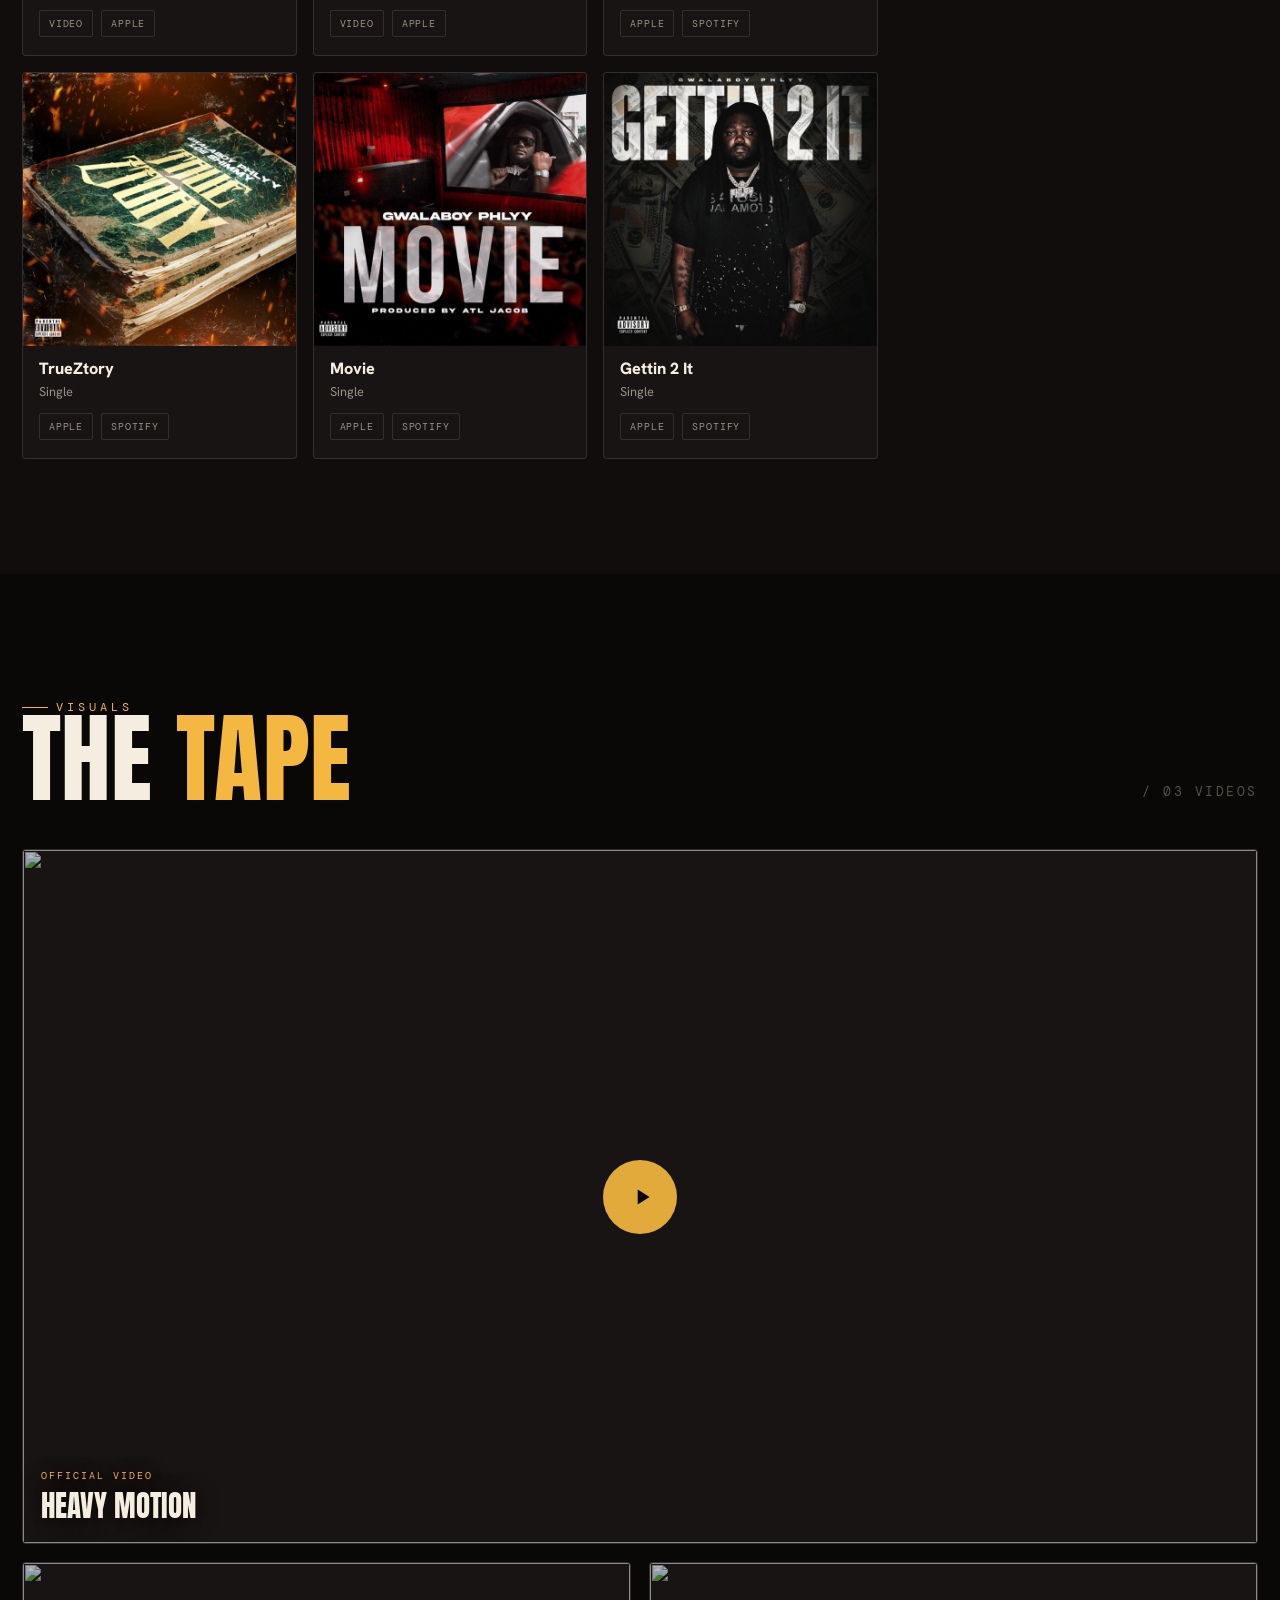
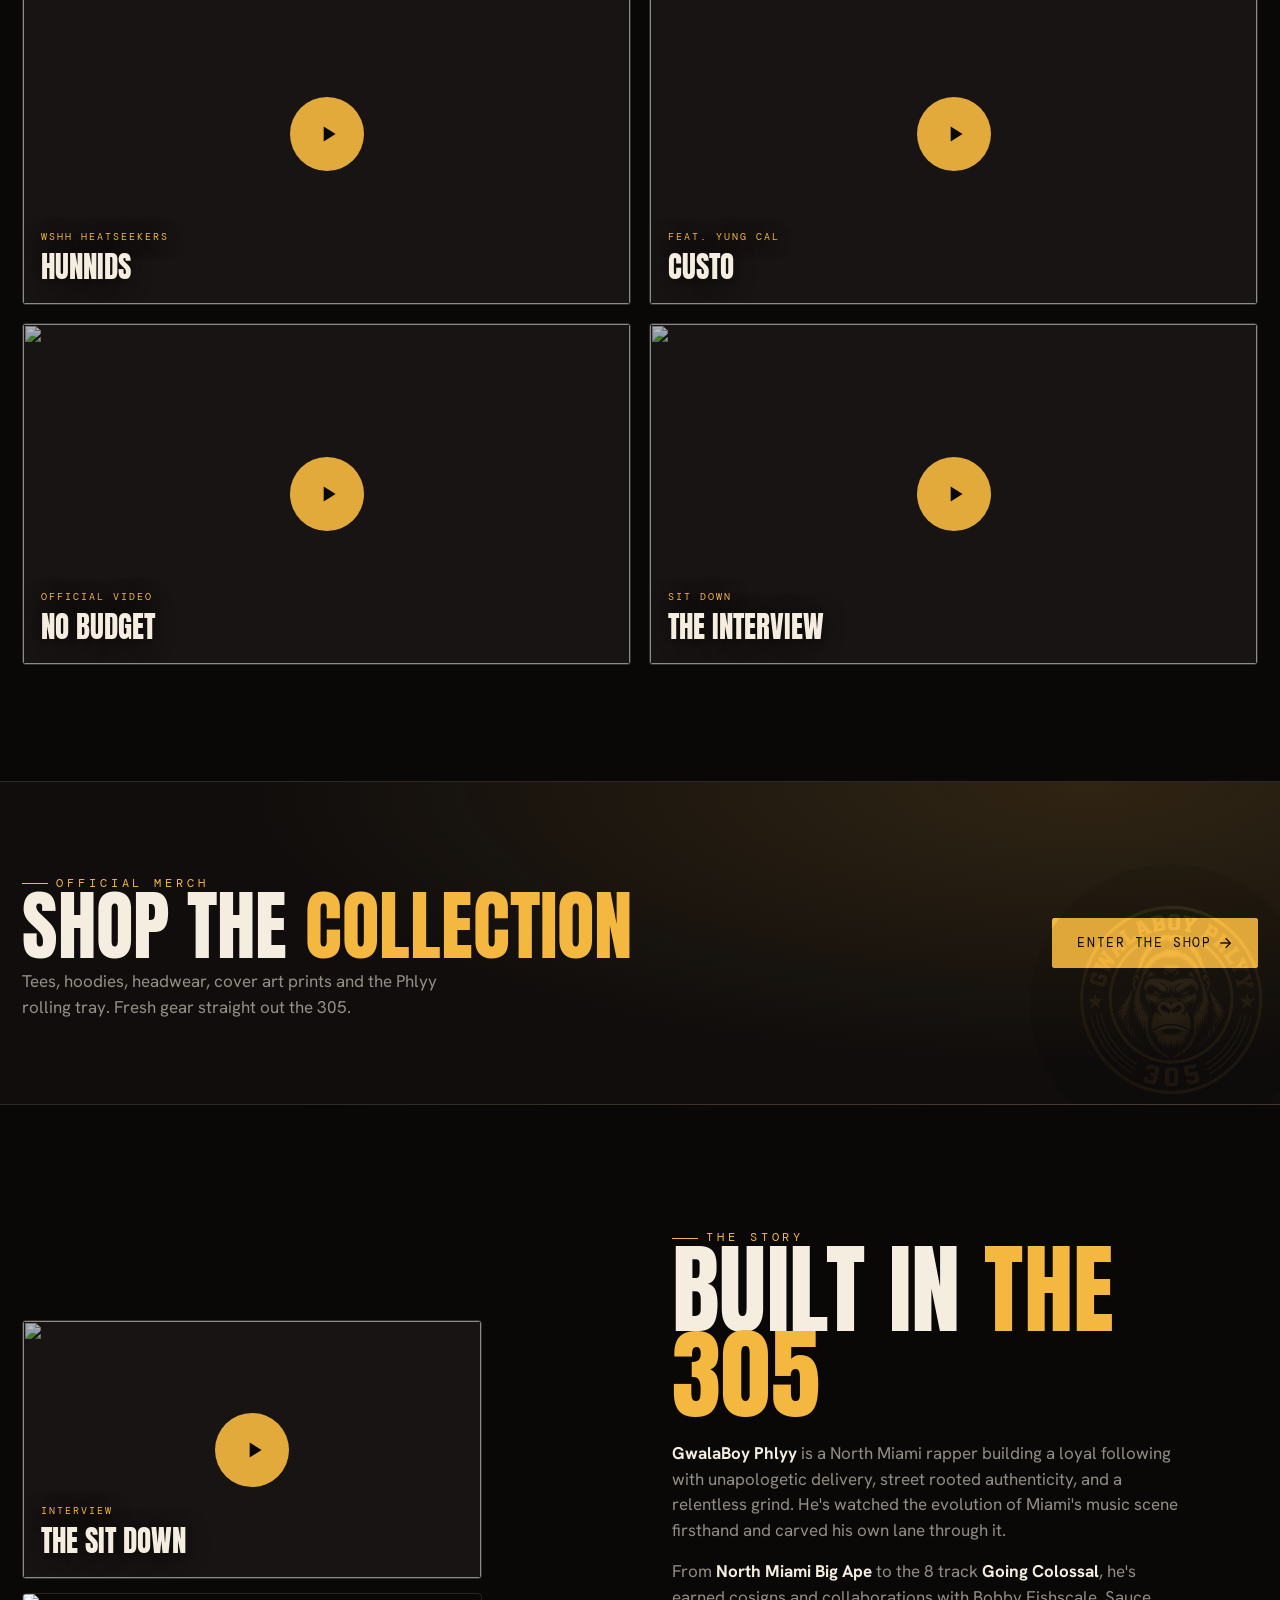
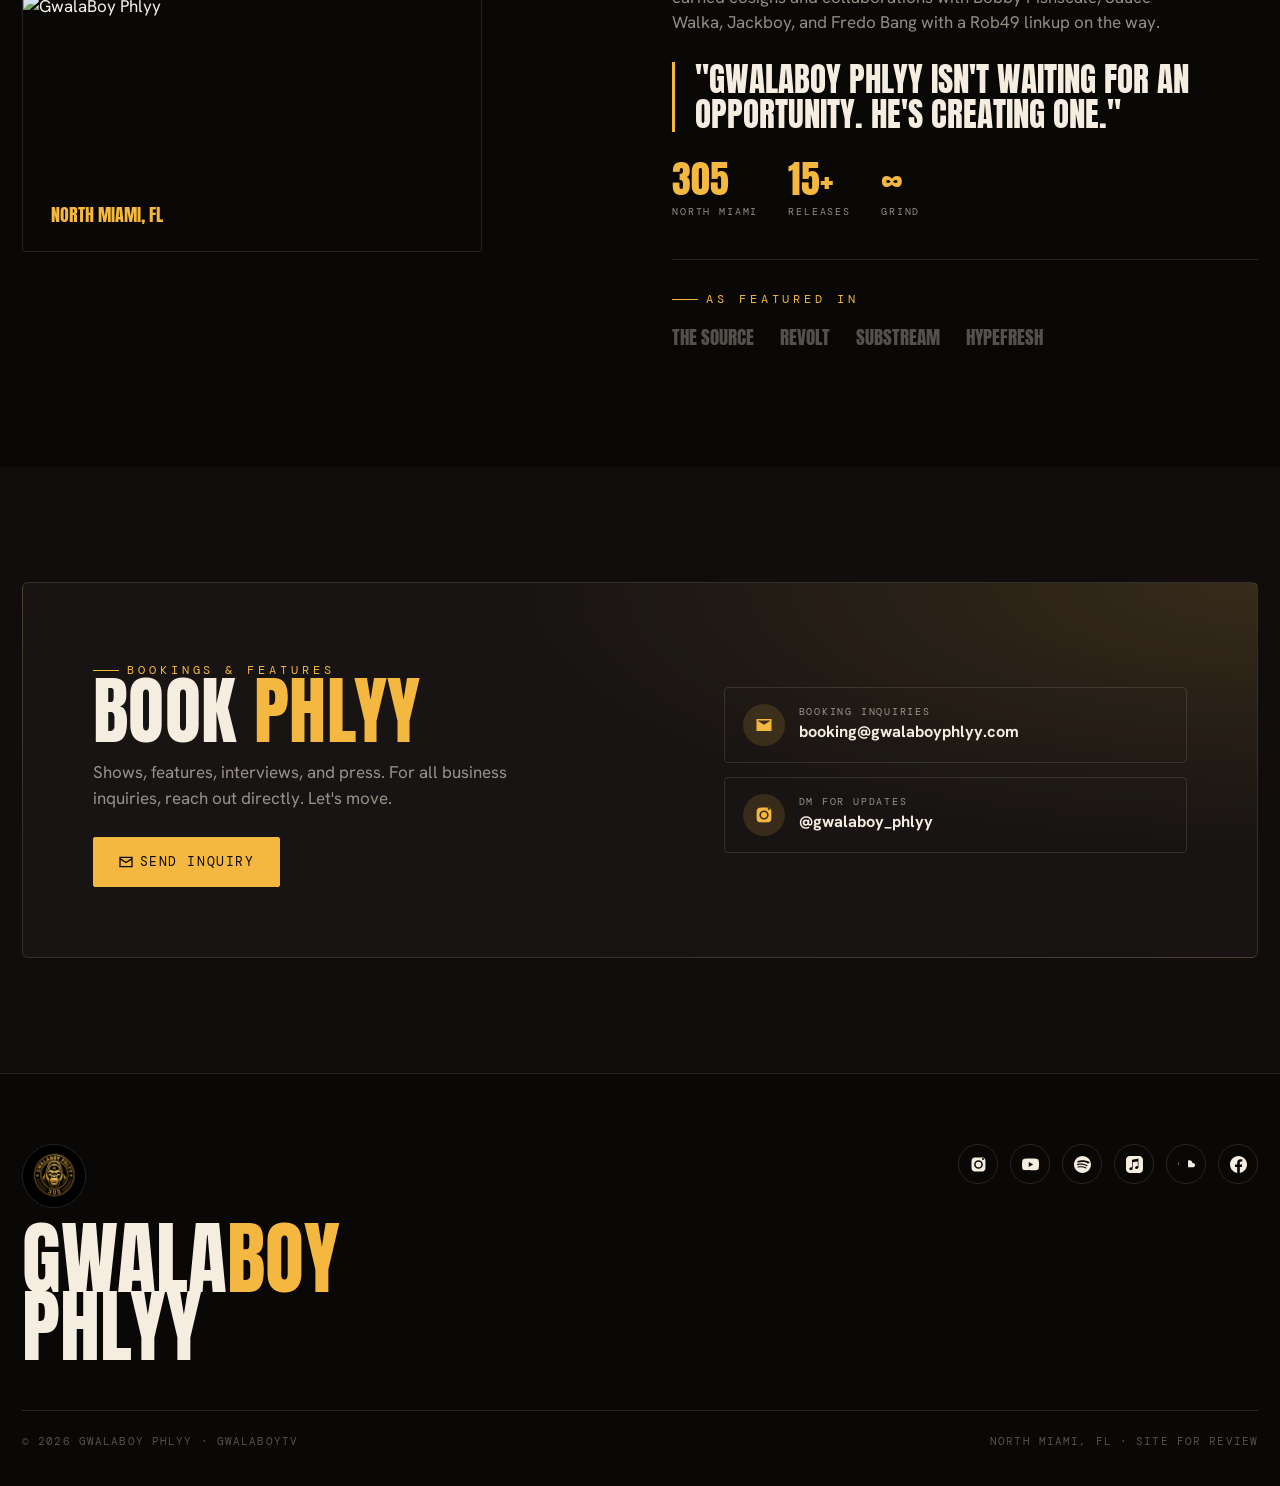
==== commit dcaa262c: "Fix iOS Safari scroll flicker, hamburger height, booking section - iOS Safari: force the sticky soci" ====
--- a/index.html
+++ b/index.html
@@ -342,7 +342,7 @@
       <div>
         <span class="eyebrow">Bookings & Features</span>
         <h2 class="section-title">Book <em>Phlyy</em></h2>
-        <p>Shows, features, interviews, and press. For all business inquiries and management, reach out directly. Let's move.</p>
+        <p>Shows, features, interviews, and press. For all business inquiries, reach out directly. Let's move.</p>
         <a class="btn btn--gold" href="mailto:booking@gwalaboyphlyy.com?subject=Booking%20Inquiry%20GwalaBoy%20Phlyy">
           <svg viewBox="0 0 24 24" fill="currentColor"><path d="M2 4h20v16H2zm2 2v.5l8 5 8-5V6H4zm16 12V9l-8 5-8-5v9h16z"/></svg>
           Send Inquiry
@@ -351,7 +351,7 @@
       <div class="book-contact">
         <a href="mailto:booking@gwalaboyphlyy.com">
           <span class="ico"><svg viewBox="0 0 24 24" fill="currentColor"><path d="M2 4h20v16H2zm2 2v.5l8 5 8-5V6H4z"/></svg></span>
-          <span class="txt"><small>Booking & Management</small><b>booking@gwalaboyphlyy.com</b></span>
+          <span class="txt"><small>Booking Inquiries</small><b>booking@gwalaboyphlyy.com</b></span>
         </a>
         <a href="https://www.instagram.com/gwalaboy_phlyy/" target="_blank" rel="noopener">
           <span class="ico"><svg viewBox="0 0 24 24" fill="currentColor"><path d="M12 2.16c3.2 0 3.58.01 4.85.07 1.17.05 1.8.25 2.23.41.56.22.96.48 1.38.9.42.42.68.82.9 1.38.16.42.36 1.06.41 2.23.06 1.27.07 1.65.07 4.85s-.01 3.58-.07 4.85c-.05 1.17-.25 1.8-.41 2.23-.22.56-.48.96-.9 1.38-.42.42-.82.68-1.38.9-.42.16-1.06.36-2.23.41-1.27.06-1.65.07-4.85.07s-3.58-.01-4.85-.07c-1.17-.05-1.8-.25-2.23-.41a3.7 3.7 0 0 1-1.38-.9 3.7 3.7 0 0 1-.9-1.38c-.16-.42-.36-1.06-.41-2.23C2.17 15.58 2.16 15.2 2.16 12s.01-3.58.07-4.85c.05-1.17.25-1.8.41-2.23.22-.56.48-.96.9-1.38.42-.42.82-.68 1.38-.9.42-.16 1.06-.36 2.23-.41C8.42 2.17 8.8 2.16 12 2.16zm0 3.68a6.16 6.16 0 1 0 0 12.32 6.16 6.16 0 0 0 0-12.32zm0 10.16a4 4 0 1 1 0-8 4 4 0 0 1 0 8zm6.4-10.4a1.44 1.44 0 1 0 0-2.88 1.44 1.44 0 0 0 0 2.88z"/></svg></span>
--- a/styles.css
+++ b/styles.css
@@ -118,6 +118,13 @@
   background: var(--ink);
   border-bottom: 1px solid var(--line);
   box-shadow: 0 1px 12px rgba(0,0,0,0.45);
+  /* Force a GPU compositing layer so the pinned bar doesn't lag/flicker during
+     iOS Safari momentum scroll (which lets page content show through behind it
+     and the status bar). */
+  -webkit-transform: translateZ(0);
+  transform: translateZ(0);
+  -webkit-backface-visibility: hidden;
+  backface-visibility: hidden;
 }
 .nav.scrolled {
   background: var(--ink);
@@ -171,10 +178,15 @@
 .burger {
   display: none;
   flex-direction: column;
+  align-items: center;
+  justify-content: center;
   gap: 5px;
   background: none;
   border: 0;
   cursor: pointer;
+  /* Apple HIG minimum tap target */
+  min-width: 44px;
+  min-height: 44px;
   padding: 6px;
 }
 .burger span {
@@ -716,14 +728,17 @@
 }
 .book-card .section-title { font-size: clamp(2.4rem, 6vw, 4.6rem); margin-bottom: 18px; }
 .book-card p { color: var(--bone-dim); margin-bottom: 26px; max-width: 42ch; }
-.book-contact { display: flex; flex-direction: column; gap: 14px; }
+.book-contact { display: flex; flex-direction: column; gap: 14px; min-width: 0; }
 .book-contact a {
   display: flex; align-items: center; gap: 14px;
   border: 1px solid var(--line);
   border-radius: 4px;
   padding: 16px 18px;
+  min-width: 0;                /* allow the card to shrink within its column */
   transition: border-color .25s, transform .25s, background .25s;
 }
+.book-contact .txt { min-width: 0; }
+.book-contact .txt b { overflow-wrap: anywhere; word-break: break-word; }
 .book-contact a:hover { border-color: var(--gold); transform: translateX(5px); background: rgba(244,183,63,0.05); }
 .book-contact .ico { width: 42px; height: 42px; flex: none; display: grid; place-items: center; border-radius: 50%; background: var(--gold-soft); color: var(--gold); }
 .book-contact .ico svg { width: 18px; height: 18px; }
@@ -809,7 +824,7 @@
     width: 100%;
     text-align: center;
     font-size: 1rem;
-    padding: 15px 24px;
+    padding: 18px 24px;       /* taller rows: comfortable 44pt+ tap targets */
     border-bottom: 1px solid var(--line);
   }
   .nav.menu-open .nav-links a:last-child { border-bottom: none; }
@@ -850,6 +865,11 @@
   padding: 0 16px;
   background: var(--ink-2);
   border-bottom: 1px solid var(--line);
+  /* same GPU-layer fix as .nav for the iOS Safari scroll flicker */
+  -webkit-transform: translateZ(0);
+  transform: translateZ(0);
+  -webkit-backface-visibility: hidden;
+  backface-visibility: hidden;
 }
 .topbar a {
   color: var(--bone-dim);
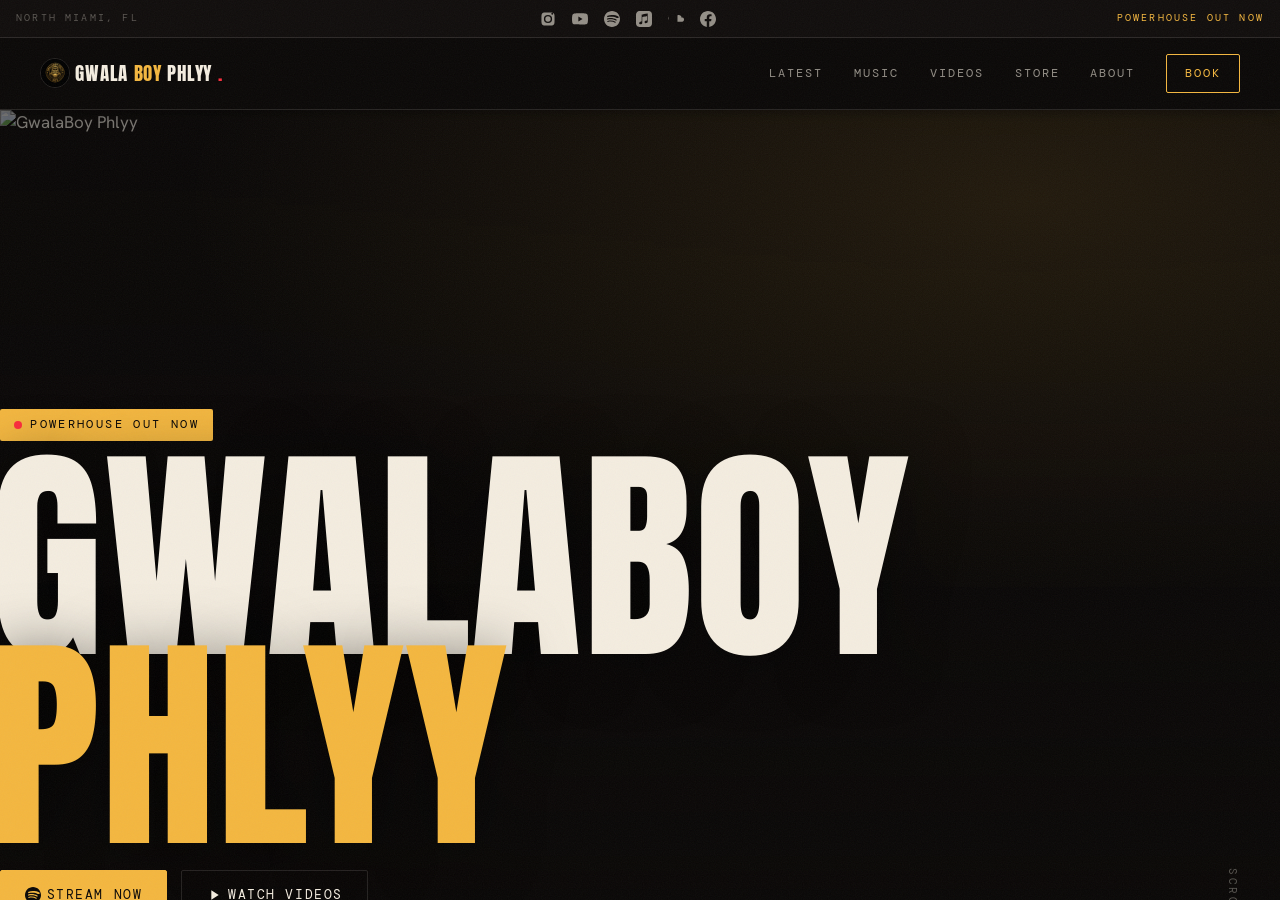
==== commit b8b5ddb3: "App-shell architecture: lock body, scroll inner container (SoundCloud-style) Definitive fix for the " ====
--- a/index.html
+++ b/index.html
@@ -2,7 +2,7 @@
 <html lang="en">
 <head>
 <meta charset="UTF-8" />
-<meta name="viewport" content="width=device-width, initial-scale=1.0" />
+<meta name="viewport" content="width=device-width, initial-scale=1.0, viewport-fit=cover" />
 <meta name="theme-color" content="#0a0807" />
 <title>GWALABOY PHLYY Official Site</title>
 <meta name="description" content="Official site of GwalaBoy Phlyy North Miami's hardest. Stream POWERHOUSE, Supa Dirty, Going Colossal & more. Music, videos, merch & booking." />
@@ -16,6 +16,7 @@
 <link rel="stylesheet" href="styles.css" />
 </head>
 <body>
+<div class="app-shell">
 
 <!-- ============================= TOP SOCIAL BAR ============================= -->
 <div class="topbar">
@@ -42,6 +43,7 @@
   </nav>
   <button class="burger" id="burger" aria-label="Menu"><span></span><span></span><span></span></button>
 </header>
+<div class="scroll-area">
 
 <!-- ============================= HERO (still) ============================= -->
 <section class="hero" id="home">
@@ -383,6 +385,8 @@
   </div>
 </footer>
 
+</div><!-- /.scroll-area -->
+</div><!-- /.app-shell -->
 <script src="script.js"></script>
 </body>
 </html>
--- a/styles.css
+++ b/styles.css
@@ -27,7 +27,7 @@
 
 * { margin: 0; padding: 0; box-sizing: border-box; }
 
-html { scroll-behavior: smooth; scroll-padding-top: 104px; }
+html { height: 100%; scroll-behavior: smooth; }
 @keyframes navDrawerIn { from { opacity: 0; transform: translateY(-8px); } to { opacity: 1; transform: none; } }
 
 body {
@@ -38,6 +38,28 @@
   line-height: 1.5;
   -webkit-font-smoothing: antialiased;
   position: relative;
+  /* App-shell: the document itself never scrolls. This is how m.soundcloud.com
+     and other app-style sites avoid the iOS Safari problem where the page
+     scrolls behind the status bar — the header lives in a non-scrolling layer
+     and only .scroll-area moves. */
+  height: 100%;
+  overflow: hidden;
+}
+.app-shell {
+  height: 100%;
+  display: flex;
+  flex-direction: column;
+}
+.scroll-area {
+  position: relative;
+  z-index: 1;              /* below the header so the dropdown overlays it */
+  flex: 1 1 auto;
+  overflow-y: auto;
+  -webkit-overflow-scrolling: touch;
+  overscroll-behavior-y: contain;
+  scroll-behavior: smooth;
+  scroll-padding-top: 16px;
+  padding-bottom: env(safe-area-inset-bottom, 0px);
 }
 
 /* film grain overlay — sits above everything, ignores pointer */
@@ -108,9 +130,9 @@
    mobile): stays in normal flow at the top and pins on scroll. Solid bg +
    shadow so nothing shows above or behind it. */
 .nav {
-  position: sticky;
-  top: 38px;                /* pin directly below the sticky social bar (38px) */
-  z-index: 1000;
+  position: relative;       /* in-flow header member + anchor for the dropdown */
+  flex: none;
+  z-index: 2;
   display: flex;
   align-items: center;
   justify-content: space-between;
@@ -118,13 +140,6 @@
   background: var(--ink);
   border-bottom: 1px solid var(--line);
   box-shadow: 0 1px 12px rgba(0,0,0,0.45);
-  /* Force a GPU compositing layer so the pinned bar doesn't lag/flicker during
-     iOS Safari momentum scroll (which lets page content show through behind it
-     and the status bar). */
-  -webkit-transform: translateZ(0);
-  transform: translateZ(0);
-  -webkit-backface-visibility: hidden;
-  backface-visibility: hidden;
 }
 .nav.scrolled {
   background: var(--ink);
@@ -783,11 +798,9 @@
 }
 @media (max-width: 760px) {
   body { font-size: 16px; }
-  /* opaque sticky header on mobile, pinned below the sticky social bar (38px)
-     so both stay visible while scrolling */
+  /* opaque header on mobile (non-scrolling shell member) */
   .nav,
   .nav.scrolled {
-    top: 38px;
     padding: 14px 20px;
     background: var(--ink);
     border-bottom: 1px solid var(--line);
@@ -814,7 +827,7 @@
     /* never let the panel run past the screen: cap to the space below the
        pinned header and scroll inside if the links don't all fit */
     max-height: calc(100vh - 96px);
-    max-height: calc(100dvh - 96px);
+    max-height: calc(100dvh - 96px - env(safe-area-inset-top, 0px));
     overflow-y: auto;
     -webkit-overflow-scrolling: touch;
     overscroll-behavior: contain;
@@ -854,22 +867,20 @@
 
 /* ---- top social bar (pinned: stays at the very top while scrolling) ---- */
 .topbar {
-  position: sticky;
-  top: 0;                   /* pinned: stays at the very top while scrolling */
-  z-index: 1001;            /* above the nav so they stack cleanly */
-  height: 38px;
+  position: relative;       /* in-flow header member (non-scrolling) */
+  flex: none;
+  z-index: 3;               /* above the nav + scroll-area */
+  /* Extend the bar's own background up behind the iPhone status bar / notch
+     (needs viewport-fit=cover). Its solid bg fills the safe-area strip so no
+     page content can show behind the status bar; the icons sit below it. */
+  height: calc(38px + env(safe-area-inset-top, 0px));
+  padding: env(safe-area-inset-top, 0px) 16px 0;
   display: flex;
   align-items: center;
   justify-content: center;
   gap: 16px;
-  padding: 0 16px;
   background: var(--ink-2);
   border-bottom: 1px solid var(--line);
-  /* same GPU-layer fix as .nav for the iOS Safari scroll flicker */
-  -webkit-transform: translateZ(0);
-  transform: translateZ(0);
-  -webkit-backface-visibility: hidden;
-  backface-visibility: hidden;
 }
 .topbar a {
   color: var(--bone-dim);
@@ -1027,12 +1038,12 @@
      the iOS safe-area (notch) with its own background, so it both shows the
      icons and keeps the top strip painted — no separate fill needed. */
   /* social bar: icons only on mobile (text tags hidden). It stays pinned at
-     top:0; iOS auto-fills the notch above it with the body background (--ink,
-     the menu-bar color) since the page does not use viewport-fit=cover. */
+     top:0 and its background extends up behind the status bar via the base
+     rule's padding-top: env(safe-area-inset-top). */
   .topbar { gap: 18px; }
   .topbar .tb-tag,
   .topbar .tb-tag2 { display: none; }
-  html { scroll-padding-top: 104px; }
+  html { scroll-padding-top: calc(104px + env(safe-area-inset-top, 0px)); }
   .about-media { max-width: 100%; }
   .store-page { padding-top: 0; }
 }
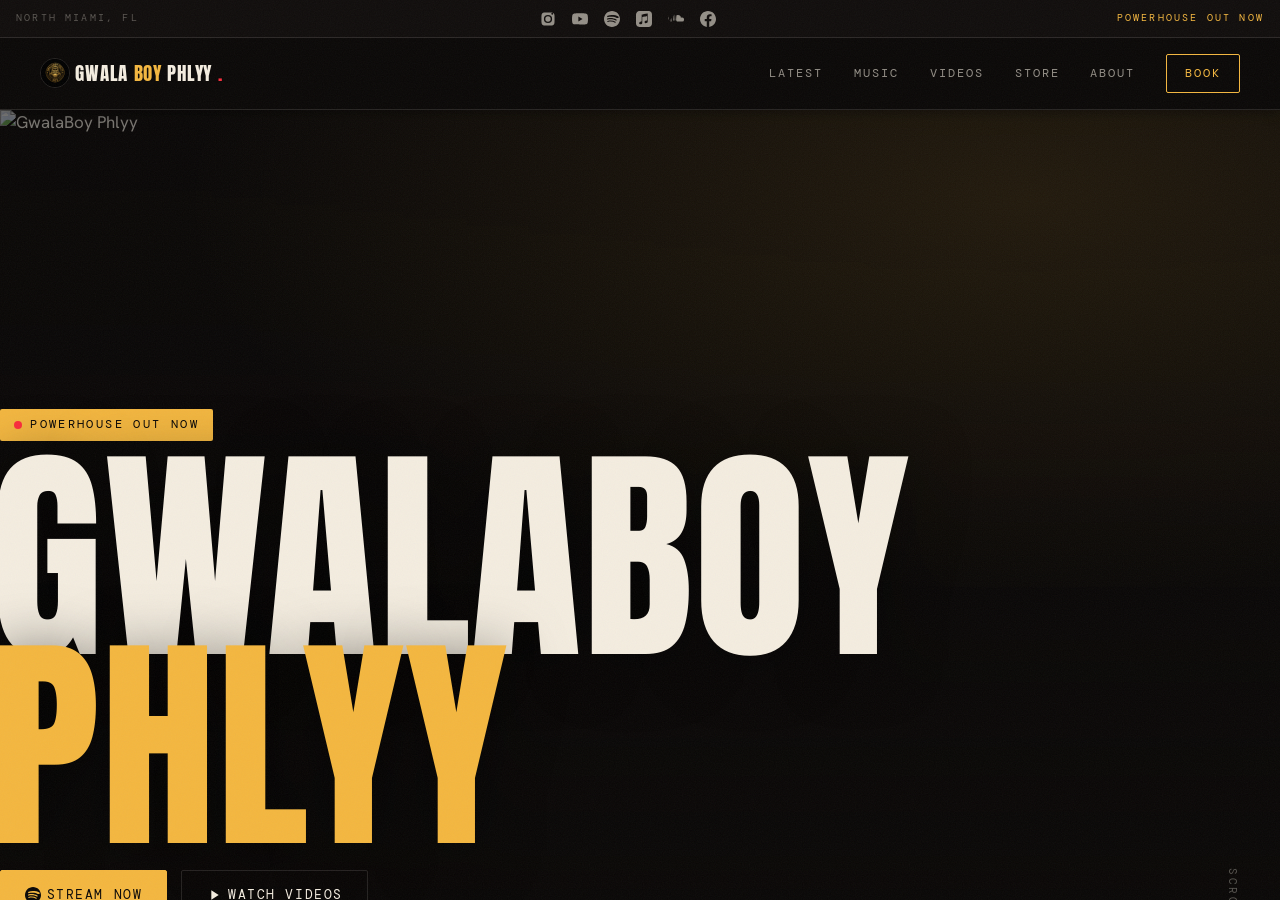
==== commit 39cdd35e: "Document app-shell design principle; bigger song icons; fix SoundCloud logo - Add CLAUDE.md capturin" ====
--- a/index.html
+++ b/index.html
@@ -25,7 +25,7 @@
   <a href="https://www.youtube.com/channel/UCxkhKfFMAfM0lAXQSyPA5HQ" target="_blank" rel="noopener" aria-label="YouTube"><svg viewBox="0 0 24 24" fill="currentColor"><path d="M23.5 6.2a3 3 0 0 0-2.12-2.13C19.5 3.55 12 3.55 12 3.55s-7.5 0-9.38.52A3 3 0 0 0 .5 6.2 31.4 31.4 0 0 0 0 12a31.4 31.4 0 0 0 .5 5.8 3 3 0 0 0 2.12 2.13c1.88.52 9.38.52 9.38.52s7.5 0 9.38-.52a3 3 0 0 0 2.12-2.13c.34-1.9.5-3.84.5-5.8 0-1.96-.16-3.9-.5-5.8zM9.55 15.57V8.43L15.82 12z"/></svg></a>
   <a href="https://open.spotify.com/artist/10xVDKM35cOzmiypmMpxYR" target="_blank" rel="noopener" aria-label="Spotify"><svg viewBox="0 0 24 24" fill="currentColor"><path d="M12 0C5.4 0 0 5.4 0 12s5.4 12 12 12 12-5.4 12-12S18.66 0 12 0zm5.5 17.3c-.22.36-.68.47-1.04.25-2.85-1.74-6.43-2.13-10.65-1.17-.41.1-.82-.16-.92-.57-.1-.41.16-.82.57-.92 4.62-1.06 8.58-.6 11.78 1.36.36.22.47.68.26 1.05zm1.47-3.27c-.28.45-.87.6-1.31.31-3.26-2-8.23-2.59-12.09-1.42-.5.15-1.04-.13-1.19-.63-.15-.5.13-1.03.63-1.19 4.41-1.34 9.89-.68 13.64 1.62.44.28.59.87.31 1.31zm.13-3.4C16.7 8.2 9.94 7.97 6.1 9.14c-.6.18-1.24-.16-1.42-.76-.18-.6.16-1.24.76-1.42C9.83 5.61 17.3 5.88 21.5 8.38c.54.32.71 1.02.39 1.56-.32.53-1.02.71-1.56.39z"/></svg></a>
   <a href="https://music.apple.com/us/artist/gwalaboy-phlyy/1353274118" target="_blank" rel="noopener" aria-label="Apple Music"><svg viewBox="0 0 24 24" fill="currentColor"><path d="M23.994 6.124a9.23 9.23 0 00-.24-2.19c-.317-1.31-1.062-2.31-2.18-3.043a5.022 5.022 0 00-1.877-.726 10.496 10.496 0 00-1.564-.15c-.04-.003-.083-.01-.124-.013H5.986c-.152.01-.303.017-.455.026-.747.043-1.49.123-2.193.4-1.336.53-2.3 1.452-2.865 2.78-.192.448-.292.925-.363 1.408-.056.392-.088.785-.1 1.18 0 .032-.007.062-.01.093v12.223c.01.14.017.283.027.424.05.815.154 1.624.497 2.373.65 1.42 1.738 2.353 3.234 2.801.42.127.856.187 1.293.228.555.053 1.11.06 1.667.06h11.03a12.5 12.5 0 001.57-.1c.822-.106 1.596-.35 2.295-.81a5.046 5.046 0 001.88-2.207c.186-.42.293-.87.37-1.324.113-.675.138-1.358.137-2.04-.002-3.8 0-7.595-.003-11.393zm-6.423 3.99v5.712c0 .417-.058.827-.244 1.206-.29.59-.76.962-1.388 1.14-.35.1-.706.157-1.07.173-.95.045-1.773-.6-1.943-1.536a1.88 1.88 0 011.038-2.022c.323-.16.67-.25 1.018-.324.378-.082.758-.153 1.134-.24.274-.063.457-.23.51-.516a.904.904 0 00.02-.193c0-1.815 0-3.63-.002-5.443a.725.725 0 00-.026-.185c-.04-.15-.15-.243-.304-.234-.16.01-.318.035-.475.066-.76.15-1.52.303-2.28.456l-2.325.47-1.374.278c-.016.003-.032.01-.048.013-.277.077-.377.203-.39.49-.002.042 0 .086 0 .13-.002 2.602 0 5.204-.003 7.805 0 .42-.047.836-.215 1.227-.278.64-.77 1.04-1.434 1.233-.35.1-.71.16-1.075.172-.96.036-1.755-.6-1.92-1.544-.14-.812.23-1.685 1.154-2.075.357-.15.73-.232 1.108-.31.287-.06.575-.116.86-.177.383-.083.583-.323.6-.714v-.15c0-2.96 0-5.922.002-8.882 0-.123.013-.25.042-.37.07-.285.273-.448.546-.518.255-.066.515-.112.774-.165.733-.15 1.466-.296 2.2-.444l2.27-.46c.67-.134 1.34-.27 2.01-.403.22-.043.442-.088.663-.106.31-.025.523.17.554.482.008.073.012.148.012.223.002 1.91.002 3.822 0 5.732z"/></svg></a>
-  <a href="https://soundcloud.com/gwalaboymusic" target="_blank" rel="noopener" aria-label="SoundCloud"><svg viewBox="0 0 24 24" fill="currentColor"><path d="M1.18 13.2c.07 0 .12-.05.13-.13l.24-2.16-.24-2.2c0-.08-.06-.13-.13-.13s-.12.05-.13.13l-.21 2.2.21 2.16c.01.08.06.13.13.13zm20.47-3.36c-.43 0-.84.09-1.21.24a4.5 4.5 0 0 0-4.46-3.94c-.55 0-1.08.1-1.55.3-.18.07-.23.14-.23.29v8.96c0 .15.12.27.27.28h7.18A2.94 2.94 0 0 0 24 12.84a2.94 2.94 0 0 0-2.35-3z"/></svg></a>
+  <a href="https://soundcloud.com/gwalaboymusic" target="_blank" rel="noopener" aria-label="SoundCloud"><svg viewBox="0 0 24 24" fill="currentColor"><path d="M1.18 13.2c.07 0 .12-.05.13-.13l.24-2.16-.24-2.2c0-.08-.06-.13-.13-.13s-.12.05-.13.13l-.21 2.2.21 2.16c.01.08.06.13.13.13zm9.2-7.4c-.13 0-.23.1-.24.24l-.31 7.16.31 1.38c.01.13.11.23.24.23.12 0 .22-.1.23-.23l.36-1.38-.36-7.16a.24.24 0 0 0-.23-.24zm-2.04.9a.27.27 0 0 0-.26.26l-.28 6.24.28 1.39c.01.15.12.25.26.25.13 0 .24-.1.25-.25l.32-1.39-.32-6.24a.26.26 0 0 0-.25-.26zm4.13-.36c-.15 0-.27.12-.28.28l-.27 6.58.27 1.36c.01.16.13.28.28.28.16 0 .28-.12.28-.28l.3-1.36-.3-6.58a.28.28 0 0 0-.28-.28zM3.2 12.1c-.08 0-.14.06-.15.15l-.2 2.04.2 1.98c.01.09.07.15.15.15.07 0 .13-.06.14-.15l.23-1.98-.23-2.04c-.01-.09-.07-.15-.14-.15zm2.05-1.3c-.1 0-.17.08-.18.18l-.24 3.31.24 1.96c.01.1.08.18.18.18.09 0 .17-.08.18-.18l.27-1.96-.27-3.31c-.01-.1-.09-.18-.18-.18zm15.4-1.06c-.43 0-.84.09-1.21.24a4.5 4.5 0 0 0-4.46-3.94c-.55 0-1.08.1-1.55.3-.18.07-.23.14-.23.29v8.96c0 .15.12.27.27.28h7.18A2.94 2.94 0 0 0 24 12.84a2.94 2.94 0 0 0-3.35-3.1z"/></svg></a>
   <a href="https://www.facebook.com/onlyGwalaBoyPhlyy/" target="_blank" rel="noopener" aria-label="Facebook"><svg viewBox="0 0 24 24" fill="currentColor"><path d="M24 12.07C24 5.4 18.63 0 12 0S0 5.4 0 12.07C0 18.1 4.39 23.1 10.13 24v-8.44H7.08v-3.49h3.05V9.41c0-3.02 1.79-4.69 4.53-4.69 1.31 0 2.68.24 2.68.24v2.97h-1.51c-1.49 0-1.96.93-1.96 1.89v2.25h3.33l-.53 3.49h-2.8V24C19.61 23.1 24 18.1 24 12.07z"/></svg></a>
   <span class="tb-tag2">POWERHOUSE Out Now</span>
 </div>
@@ -374,7 +374,7 @@
         <a class="icon-link" href="https://www.youtube.com/channel/UCxkhKfFMAfM0lAXQSyPA5HQ" target="_blank" rel="noopener" aria-label="YouTube"><svg viewBox="0 0 24 24" fill="currentColor"><path d="M23.5 6.2a3 3 0 0 0-2.12-2.13C19.5 3.55 12 3.55 12 3.55s-7.5 0-9.38.52A3 3 0 0 0 .5 6.2 31.4 31.4 0 0 0 0 12a31.4 31.4 0 0 0 .5 5.8 3 3 0 0 0 2.12 2.13c1.88.52 9.38.52 9.38.52s7.5 0 9.38-.52a3 3 0 0 0 2.12-2.13c.34-1.9.5-3.84.5-5.8 0-1.96-.16-3.9-.5-5.8zM9.55 15.57V8.43L15.82 12z"/></svg></a>
         <a class="icon-link" href="https://open.spotify.com/artist/10xVDKM35cOzmiypmMpxYR" target="_blank" rel="noopener" aria-label="Spotify"><svg viewBox="0 0 24 24" fill="currentColor"><path d="M12 0C5.4 0 0 5.4 0 12s5.4 12 12 12 12-5.4 12-12S18.66 0 12 0zm5.5 17.3c-.22.36-.68.47-1.04.25-2.85-1.74-6.43-2.13-10.65-1.17-.41.1-.82-.16-.92-.57-.1-.41.16-.82.57-.92 4.62-1.06 8.58-.6 11.78 1.36.36.22.47.68.26 1.05zm1.47-3.27c-.28.45-.87.6-1.31.31-3.26-2-8.23-2.59-12.09-1.42-.5.15-1.04-.13-1.19-.63-.15-.5.13-1.03.63-1.19 4.41-1.34 9.89-.68 13.64 1.62.44.28.59.87.31 1.31zm.13-3.4C16.7 8.2 9.94 7.97 6.1 9.14c-.6.18-1.24-.16-1.42-.76-.18-.6.16-1.24.76-1.42C9.83 5.61 17.3 5.88 21.5 8.38c.54.32.71 1.02.39 1.56-.32.53-1.02.71-1.56.39z"/></svg></a>
         <a class="icon-link" href="https://music.apple.com/us/artist/gwalaboy-phlyy/1353274118" target="_blank" rel="noopener" aria-label="Apple Music"><svg viewBox="0 0 24 24" fill="currentColor"><path d="M23.994 6.124a9.23 9.23 0 00-.24-2.19c-.317-1.31-1.062-2.31-2.18-3.043a5.022 5.022 0 00-1.877-.726 10.496 10.496 0 00-1.564-.15c-.04-.003-.083-.01-.124-.013H5.986c-.152.01-.303.017-.455.026-.747.043-1.49.123-2.193.4-1.336.53-2.3 1.452-2.865 2.78-.192.448-.292.925-.363 1.408-.056.392-.088.785-.1 1.18 0 .032-.007.062-.01.093v12.223c.01.14.017.283.027.424.05.815.154 1.624.497 2.373.65 1.42 1.738 2.353 3.234 2.801.42.127.856.187 1.293.228.555.053 1.11.06 1.667.06h11.03a12.5 12.5 0 001.57-.1c.822-.106 1.596-.35 2.295-.81a5.046 5.046 0 001.88-2.207c.186-.42.293-.87.37-1.324.113-.675.138-1.358.137-2.04-.002-3.8 0-7.595-.003-11.393zm-6.423 3.99v5.712c0 .417-.058.827-.244 1.206-.29.59-.76.962-1.388 1.14-.35.1-.706.157-1.07.173-.95.045-1.773-.6-1.943-1.536a1.88 1.88 0 011.038-2.022c.323-.16.67-.25 1.018-.324.378-.082.758-.153 1.134-.24.274-.063.457-.23.51-.516a.904.904 0 00.02-.193c0-1.815 0-3.63-.002-5.443a.725.725 0 00-.026-.185c-.04-.15-.15-.243-.304-.234-.16.01-.318.035-.475.066-.76.15-1.52.303-2.28.456l-2.325.47-1.374.278c-.016.003-.032.01-.048.013-.277.077-.377.203-.39.49-.002.042 0 .086 0 .13-.002 2.602 0 5.204-.003 7.805 0 .42-.047.836-.215 1.227-.278.64-.77 1.04-1.434 1.233-.35.1-.71.16-1.075.172-.96.036-1.755-.6-1.92-1.544-.14-.812.23-1.685 1.154-2.075.357-.15.73-.232 1.108-.31.287-.06.575-.116.86-.177.383-.083.583-.323.6-.714v-.15c0-2.96 0-5.922.002-8.882 0-.123.013-.25.042-.37.07-.285.273-.448.546-.518.255-.066.515-.112.774-.165.733-.15 1.466-.296 2.2-.444l2.27-.46c.67-.134 1.34-.27 2.01-.403.22-.043.442-.088.663-.106.31-.025.523.17.554.482.008.073.012.148.012.223.002 1.91.002 3.822 0 5.732z"/></svg></a>
-        <a class="icon-link" href="https://soundcloud.com/gwalaboymusic" target="_blank" rel="noopener" aria-label="SoundCloud"><svg viewBox="0 0 24 24" fill="currentColor"><path d="M1.18 13.2c.07 0 .12-.05.13-.13l.24-2.16-.24-2.2c0-.08-.06-.13-.13-.13s-.12.05-.13.13l-.21 2.2.21 2.16c.01.08.06.13.13.13zm20.47-3.36c-.43 0-.84.09-1.21.24a4.5 4.5 0 0 0-4.46-3.94c-.55 0-1.08.1-1.55.3-.18.07-.23.14-.23.29v8.96c0 .15.12.27.27.28h7.18A2.94 2.94 0 0 0 24 12.84a2.94 2.94 0 0 0-2.35-3z"/></svg></a>
+        <a class="icon-link" href="https://soundcloud.com/gwalaboymusic" target="_blank" rel="noopener" aria-label="SoundCloud"><svg viewBox="0 0 24 24" fill="currentColor"><path d="M1.18 13.2c.07 0 .12-.05.13-.13l.24-2.16-.24-2.2c0-.08-.06-.13-.13-.13s-.12.05-.13.13l-.21 2.2.21 2.16c.01.08.06.13.13.13zm9.2-7.4c-.13 0-.23.1-.24.24l-.31 7.16.31 1.38c.01.13.11.23.24.23.12 0 .22-.1.23-.23l.36-1.38-.36-7.16a.24.24 0 0 0-.23-.24zm-2.04.9a.27.27 0 0 0-.26.26l-.28 6.24.28 1.39c.01.15.12.25.26.25.13 0 .24-.1.25-.25l.32-1.39-.32-6.24a.26.26 0 0 0-.25-.26zm4.13-.36c-.15 0-.27.12-.28.28l-.27 6.58.27 1.36c.01.16.13.28.28.28.16 0 .28-.12.28-.28l.3-1.36-.3-6.58a.28.28 0 0 0-.28-.28zM3.2 12.1c-.08 0-.14.06-.15.15l-.2 2.04.2 1.98c.01.09.07.15.15.15.07 0 .13-.06.14-.15l.23-1.98-.23-2.04c-.01-.09-.07-.15-.14-.15zm2.05-1.3c-.1 0-.17.08-.18.18l-.24 3.31.24 1.96c.01.1.08.18.18.18.09 0 .17-.08.18-.18l.27-1.96-.27-3.31c-.01-.1-.09-.18-.18-.18zm15.4-1.06c-.43 0-.84.09-1.21.24a4.5 4.5 0 0 0-4.46-3.94c-.55 0-1.08.1-1.55.3-.18.07-.23.14-.23.29v8.96c0 .15.12.27.27.28h7.18A2.94 2.94 0 0 0 24 12.84a2.94 2.94 0 0 0-3.35-3.1z"/></svg></a>
         <a class="icon-link" href="https://www.facebook.com/onlyGwalaBoyPhlyy/" target="_blank" rel="noopener" aria-label="Facebook"><svg viewBox="0 0 24 24" fill="currentColor"><path d="M24 12.07C24 5.4 18.63 0 12 0S0 5.4 0 12.07C0 18.1 4.39 23.1 10.13 24v-8.44H7.08v-3.49h3.05V9.41c0-3.02 1.79-4.69 4.53-4.69 1.31 0 2.68.24 2.68.24v2.97h-1.51c-1.49 0-1.96.93-1.96 1.89v2.25h3.33l-.53 3.49h-2.8V24C19.61 23.1 24 18.1 24 12.07z"/></svg></a>
       </div>
     </div>
--- a/styles.css
+++ b/styles.css
@@ -457,6 +457,9 @@
 }
 .icon-link:hover { background: var(--gold); color: var(--ink); border-color: var(--gold); transform: translateY(-3px); }
 .icon-link svg { width: 17px; height: 17px; }
+/* per-song play/stream icons in the Latest drops — larger & easier to tap */
+.drop-links .icon-link { width: 48px; height: 48px; }
+.drop-links .icon-link svg { width: 22px; height: 22px; }
 
 /* =========================================================================
    MUSIC / DISCOGRAPHY
@@ -514,12 +517,12 @@
 .rel-links { display: flex; gap: 8px; margin-top: 12px; flex-wrap: wrap; }
 .rel-links a {
   font-family: var(--mono);
-  font-size: 0.64rem;
+  font-size: 0.74rem;
   letter-spacing: 0.08em;
   text-transform: uppercase;
   color: var(--bone-dim);
   border: 1px solid var(--line);
-  padding: 5px 9px;
+  padding: 8px 12px;
   border-radius: 2px;
   transition: color .2s, border-color .2s, background .2s;
 }
@@ -810,24 +813,27 @@
   .burger { display: flex; position: relative; z-index: 3; }
   .brand { position: relative; z-index: 3; }
   /* open: dropdown panel anchored right below the bar (Tax Pros pattern) */
+  /* open: compact dropdown anchored under the hamburger (not full width) */
   .nav.menu-open .nav-links {
     display: flex;
     flex-direction: column;
     gap: 0;
     position: absolute;
     top: 100%;
-    left: 0;
-    right: 0;
+    left: auto;
+    right: 8px;
+    width: min(74vw, 290px);
     background: var(--ink-2);
-    border-bottom: 1px solid var(--line);
-    padding: 8px 0;
+    border: 1px solid var(--line);
+    border-radius: 0 0 10px 10px;
+    padding: 6px 0;
     box-shadow: 0 14px 30px rgba(0,0,0,0.55);
     animation: navDrawerIn .26s var(--ease);
     z-index: 1000;
-    /* never let the panel run past the screen: cap to the space below the
-       pinned header and scroll inside if the links don't all fit */
-    max-height: calc(100vh - 96px);
-    max-height: calc(100dvh - 96px - env(safe-area-inset-top, 0px));
+    /* cap to the space below the header so it never runs off-screen; scroll
+       inside only if it truly can't fit */
+    max-height: calc(100vh - 120px);
+    max-height: calc(100dvh - 120px - env(safe-area-inset-top, 0px));
     overflow-y: auto;
     -webkit-overflow-scrolling: touch;
     overscroll-behavior: contain;
@@ -837,12 +843,12 @@
     width: 100%;
     text-align: center;
     font-size: 1rem;
-    padding: 18px 24px;       /* taller rows: comfortable 44pt+ tap targets */
+    padding: 14px 22px;       /* 6 rows all fit; still a 44pt+ tap target */
     border-bottom: 1px solid var(--line);
   }
   .nav.menu-open .nav-links a:last-child { border-bottom: none; }
   .nav-links a::after { display: none; }
-  .nav.menu-open .nav-links .nav-cta { margin: 10px 24px 4px; padding: 12px 20px; }
+  .nav.menu-open .nav-links .nav-cta { margin: 8px 22px 4px; padding: 11px 18px; }
   .disco { grid-template-columns: repeat(2, 1fr); }
   .vid-grid { grid-template-columns: 1fr; }
   .vid-grid .vid:first-child { grid-column: auto; }
@@ -1037,13 +1043,17 @@
      fits a narrow screen without crowding/overflow). The bar extends up into
      the iOS safe-area (notch) with its own background, so it both shows the
      icons and keeps the top strip painted — no separate fill needed. */
-  /* social bar: icons only on mobile (text tags hidden). It stays pinned at
-     top:0 and its background extends up behind the status bar via the base
-     rule's padding-top: env(safe-area-inset-top). */
-  .topbar { gap: 18px; }
+  /* social bar: icons only on mobile (text tags hidden), larger & easier to
+     tap. The bar's background still extends up behind the status bar via the
+     base rule's padding-top: env(safe-area-inset-top). */
+  .topbar {
+    gap: 22px;
+    height: calc(48px + env(safe-area-inset-top, 0px));
+  }
+  .topbar svg { width: 24px; height: 24px; }
+  .topbar a { padding: 4px; }
   .topbar .tb-tag,
   .topbar .tb-tag2 { display: none; }
-  html { scroll-padding-top: calc(104px + env(safe-area-inset-top, 0px)); }
   .about-media { max-width: 100%; }
   .store-page { padding-top: 0; }
 }
